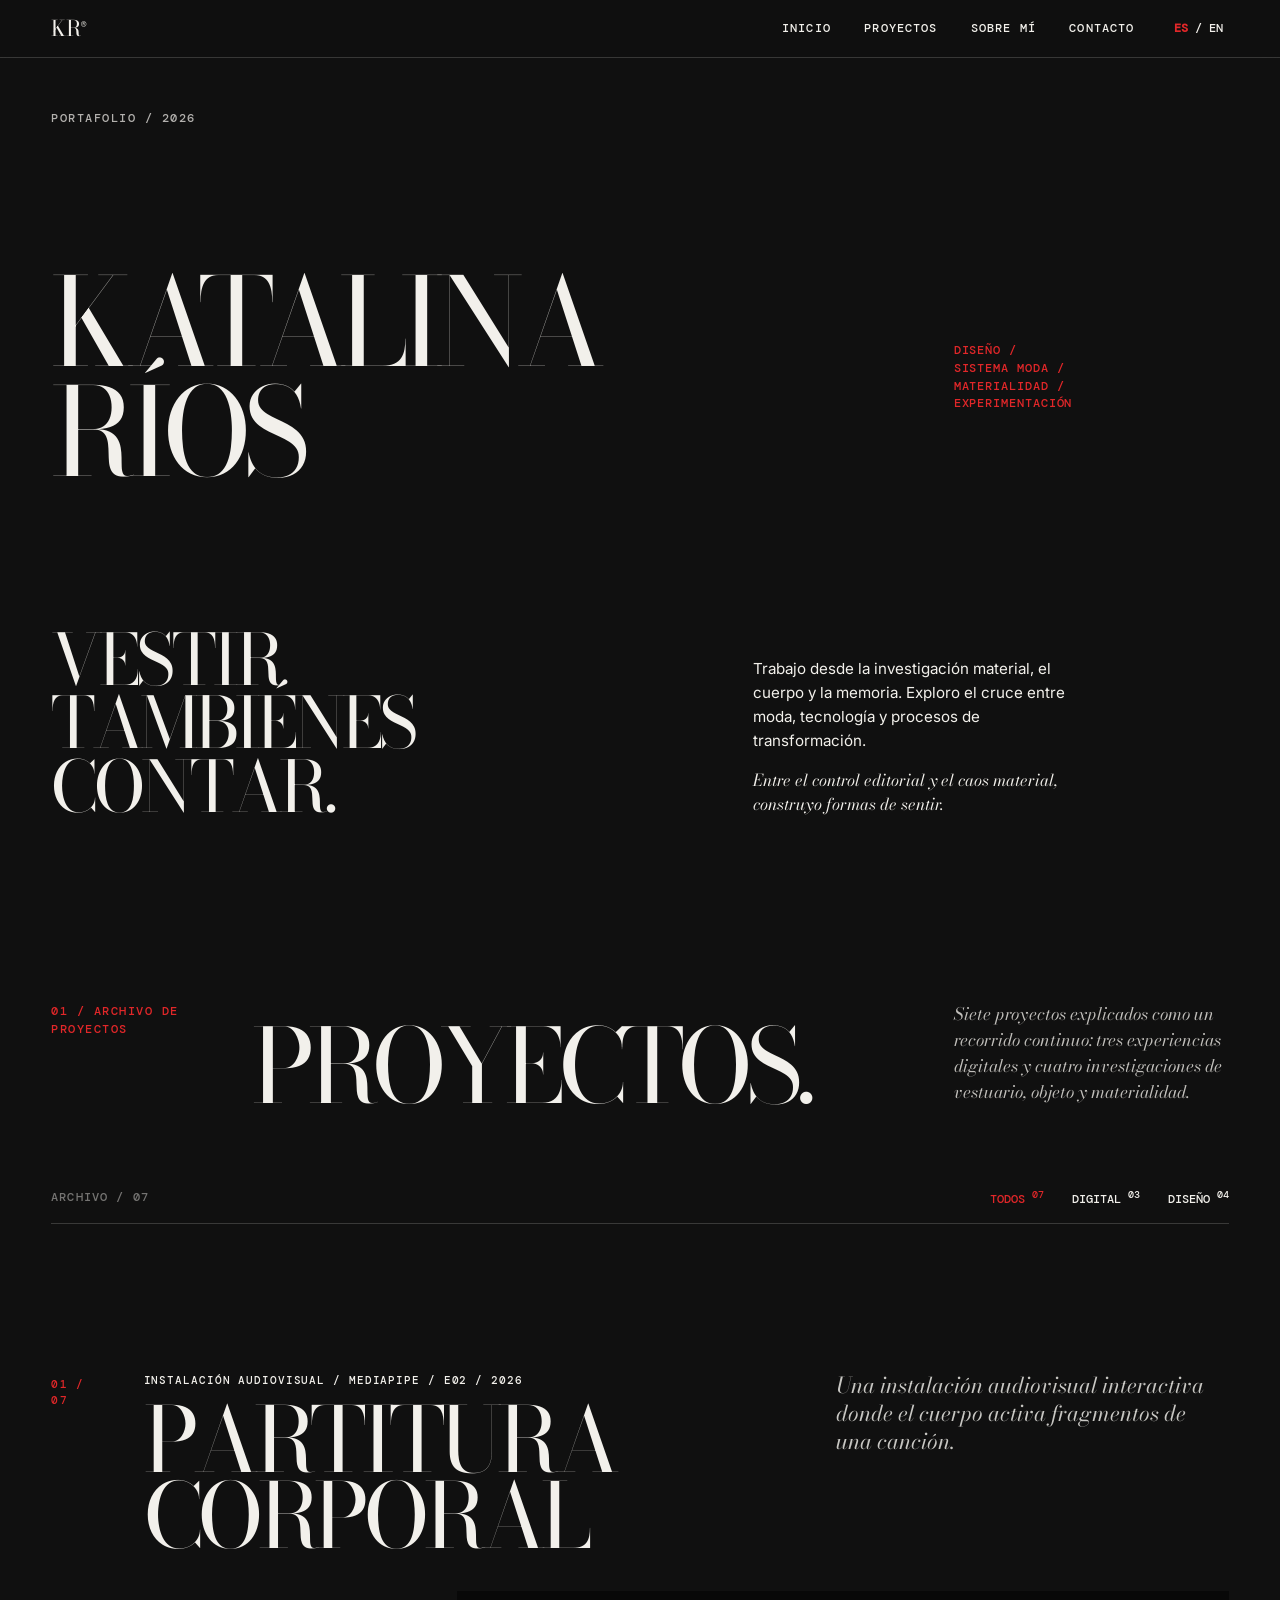
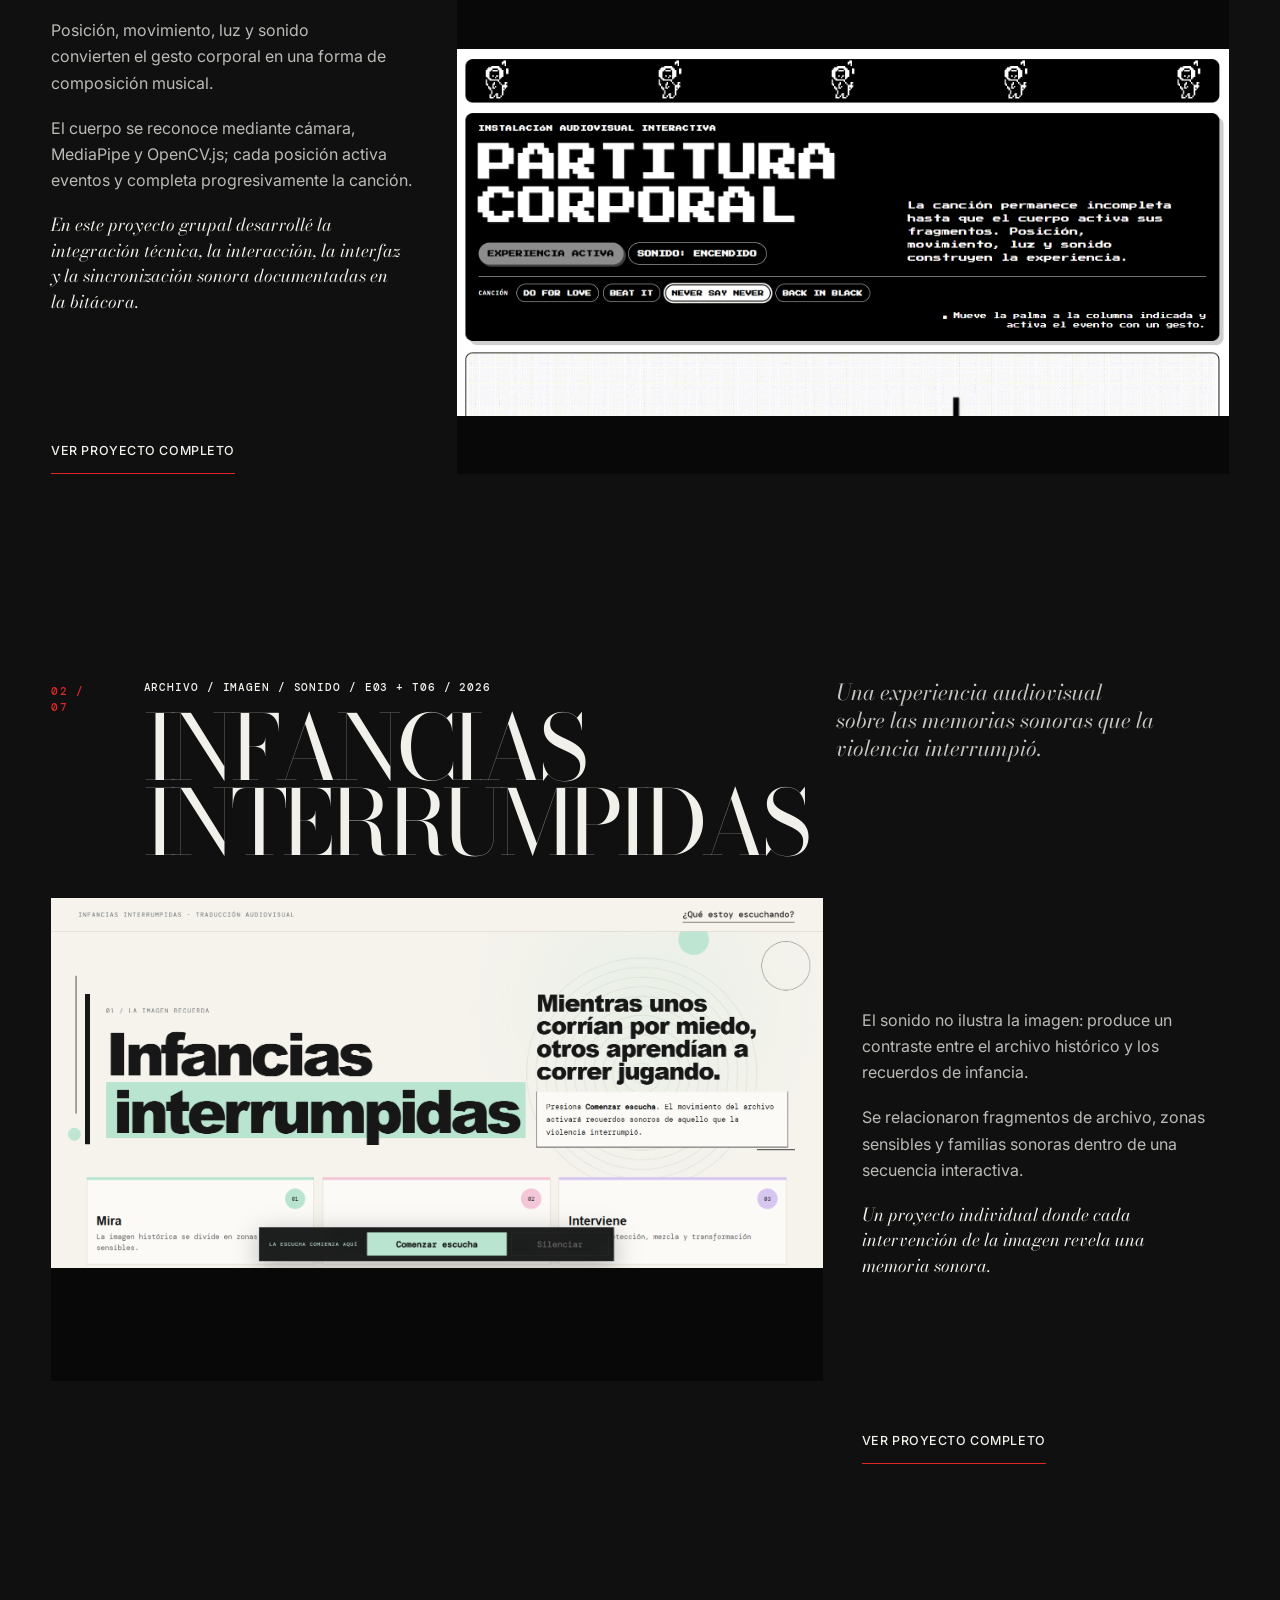
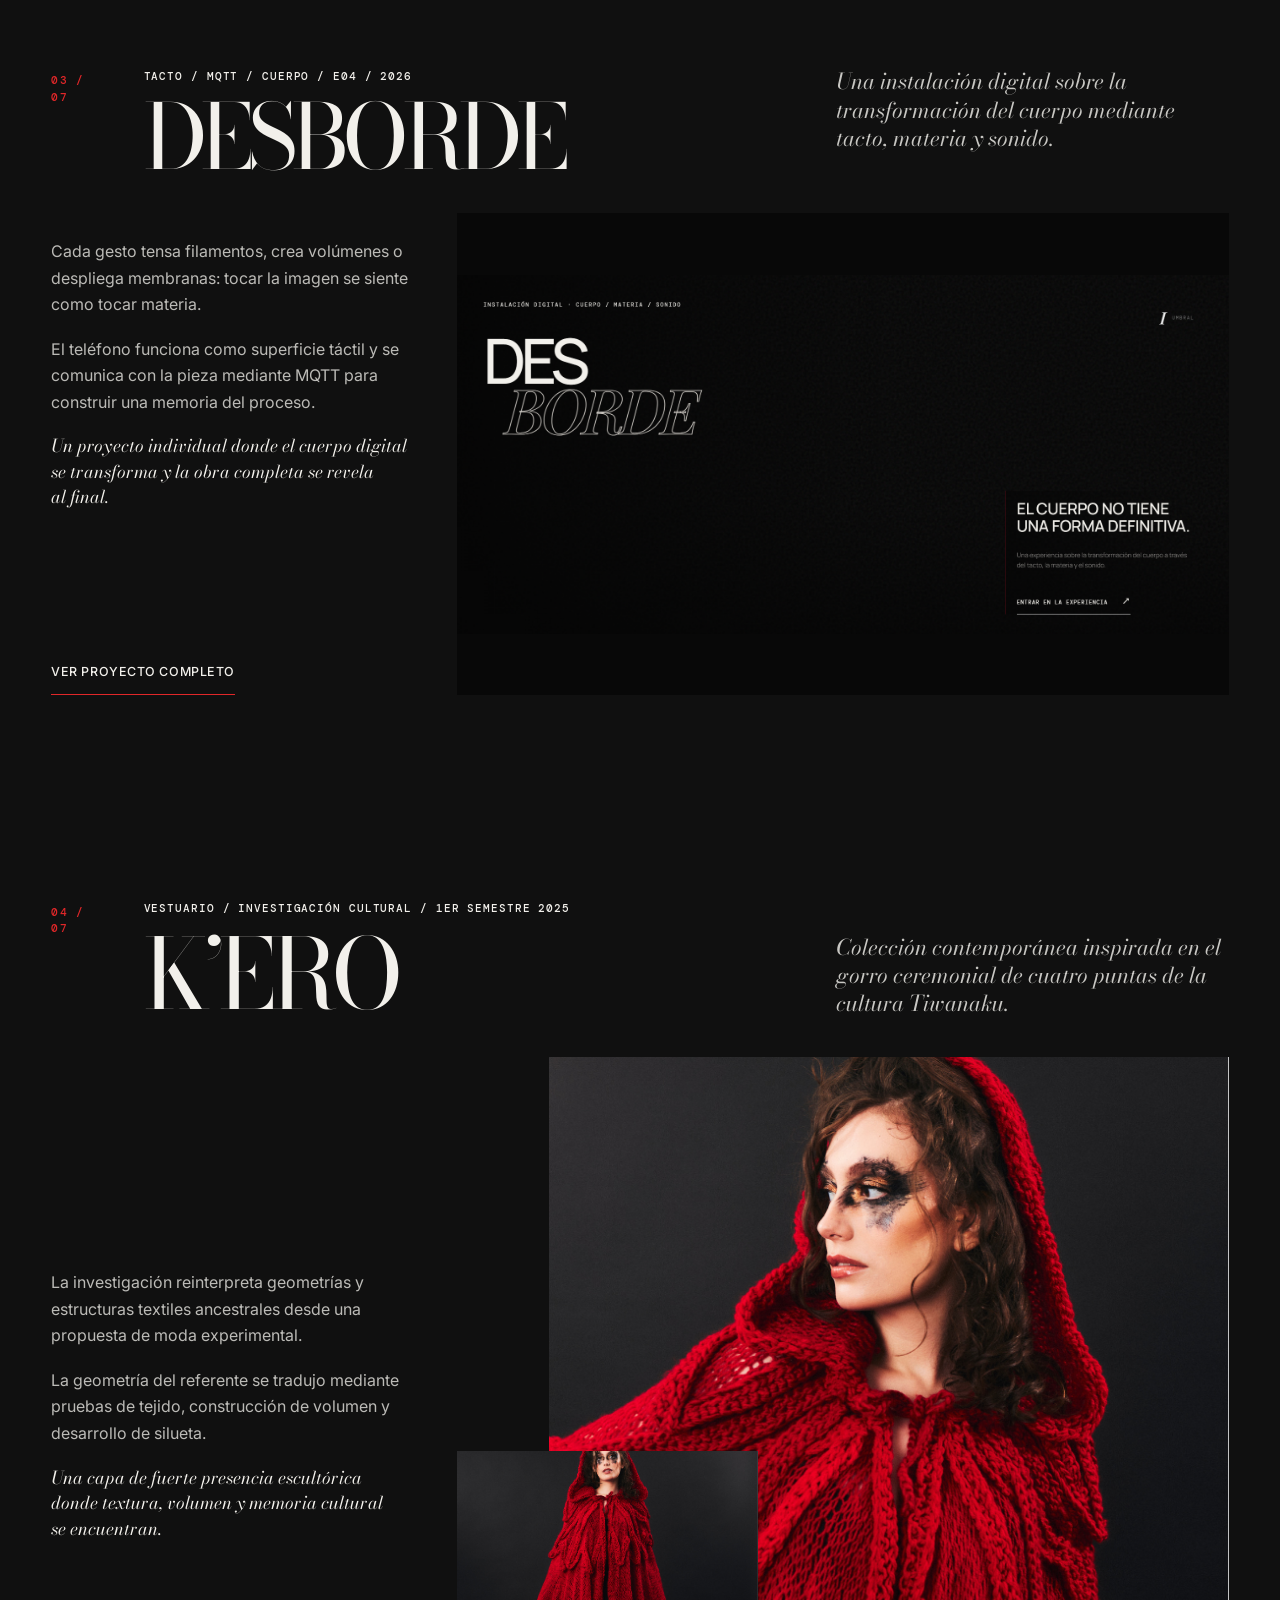
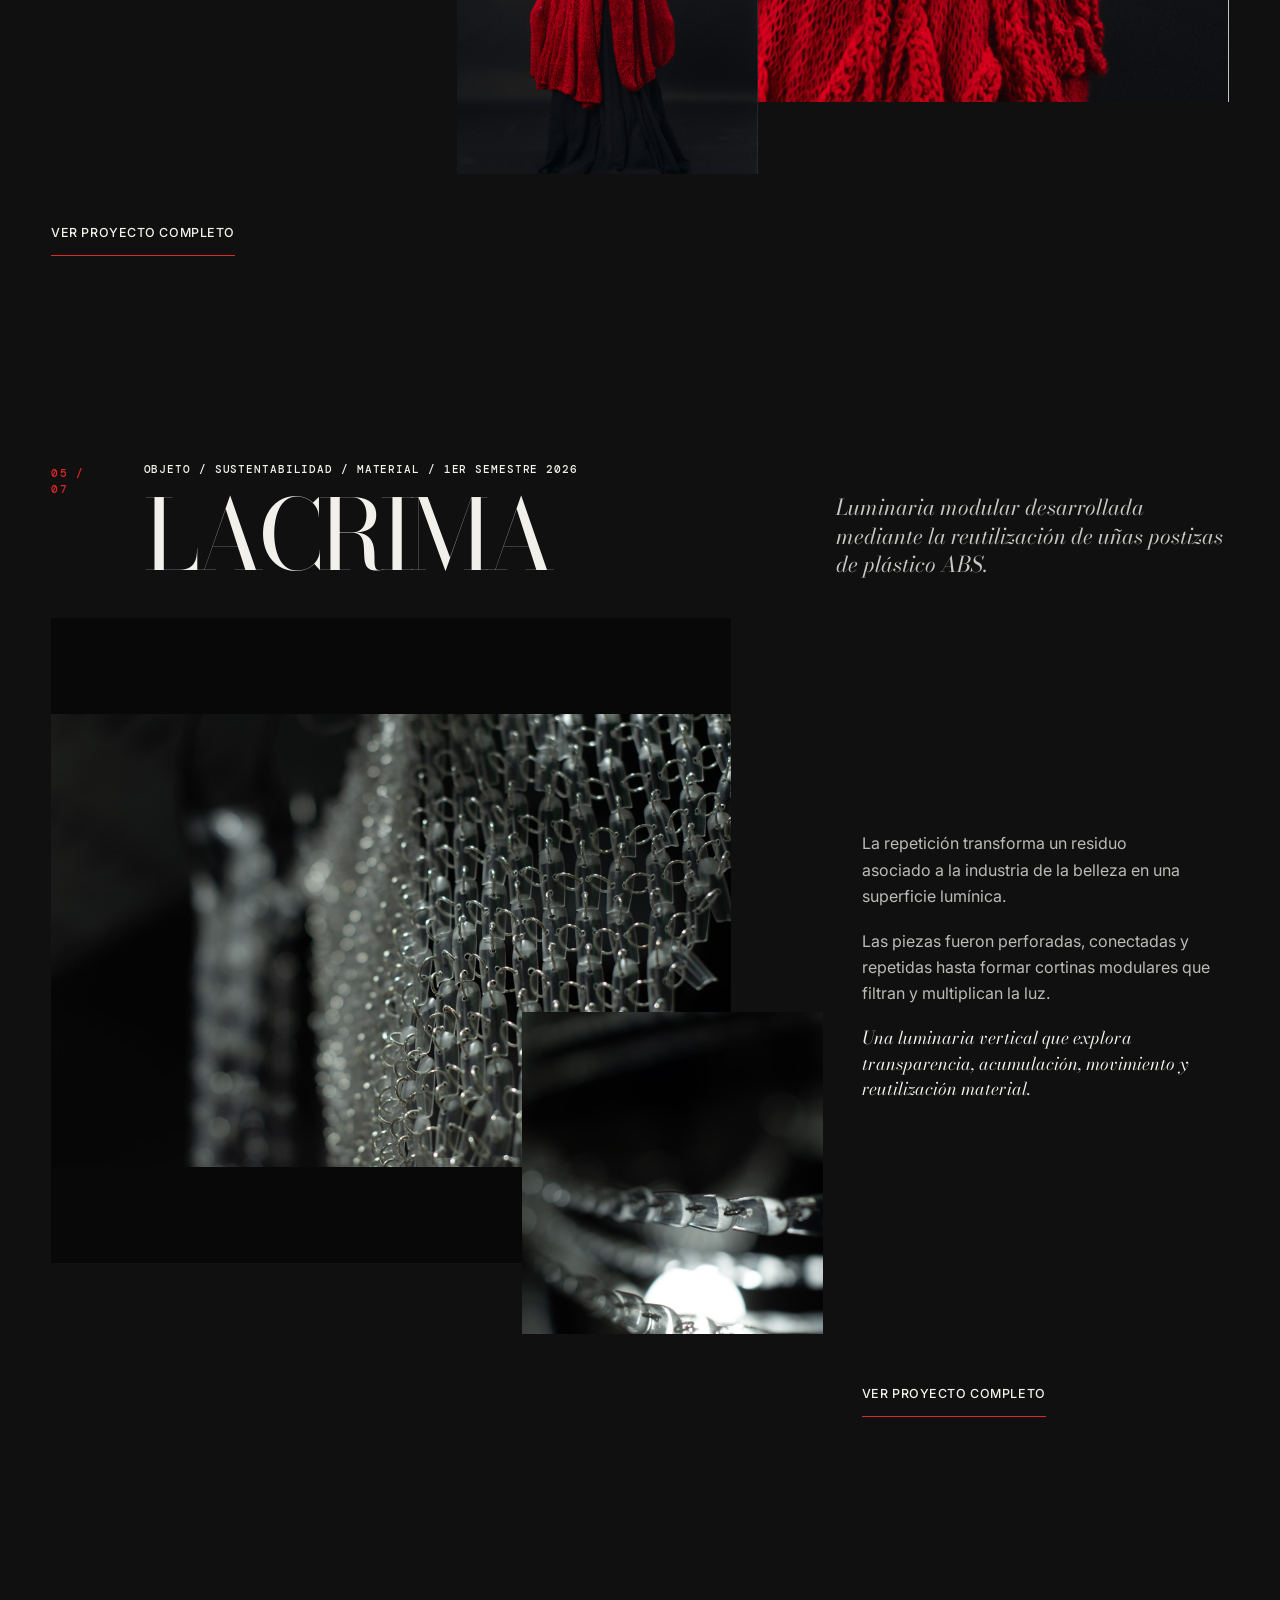
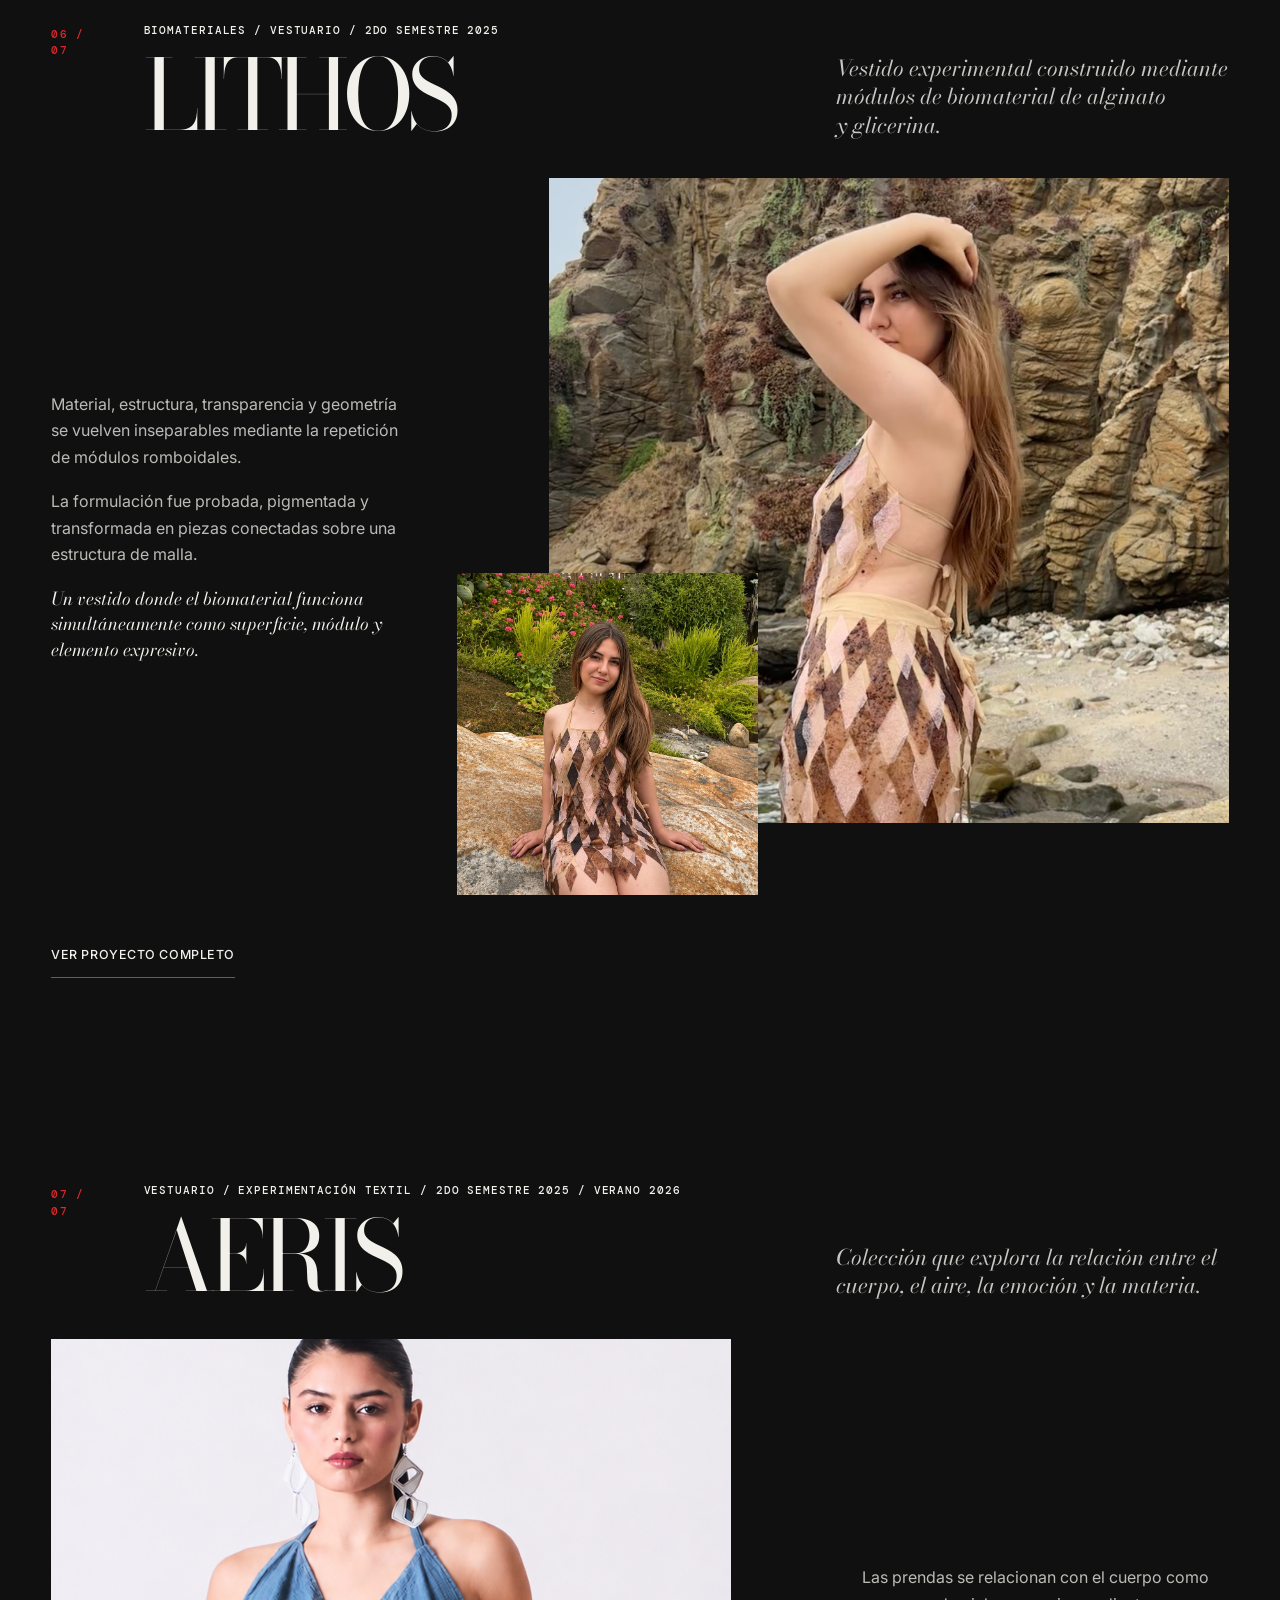
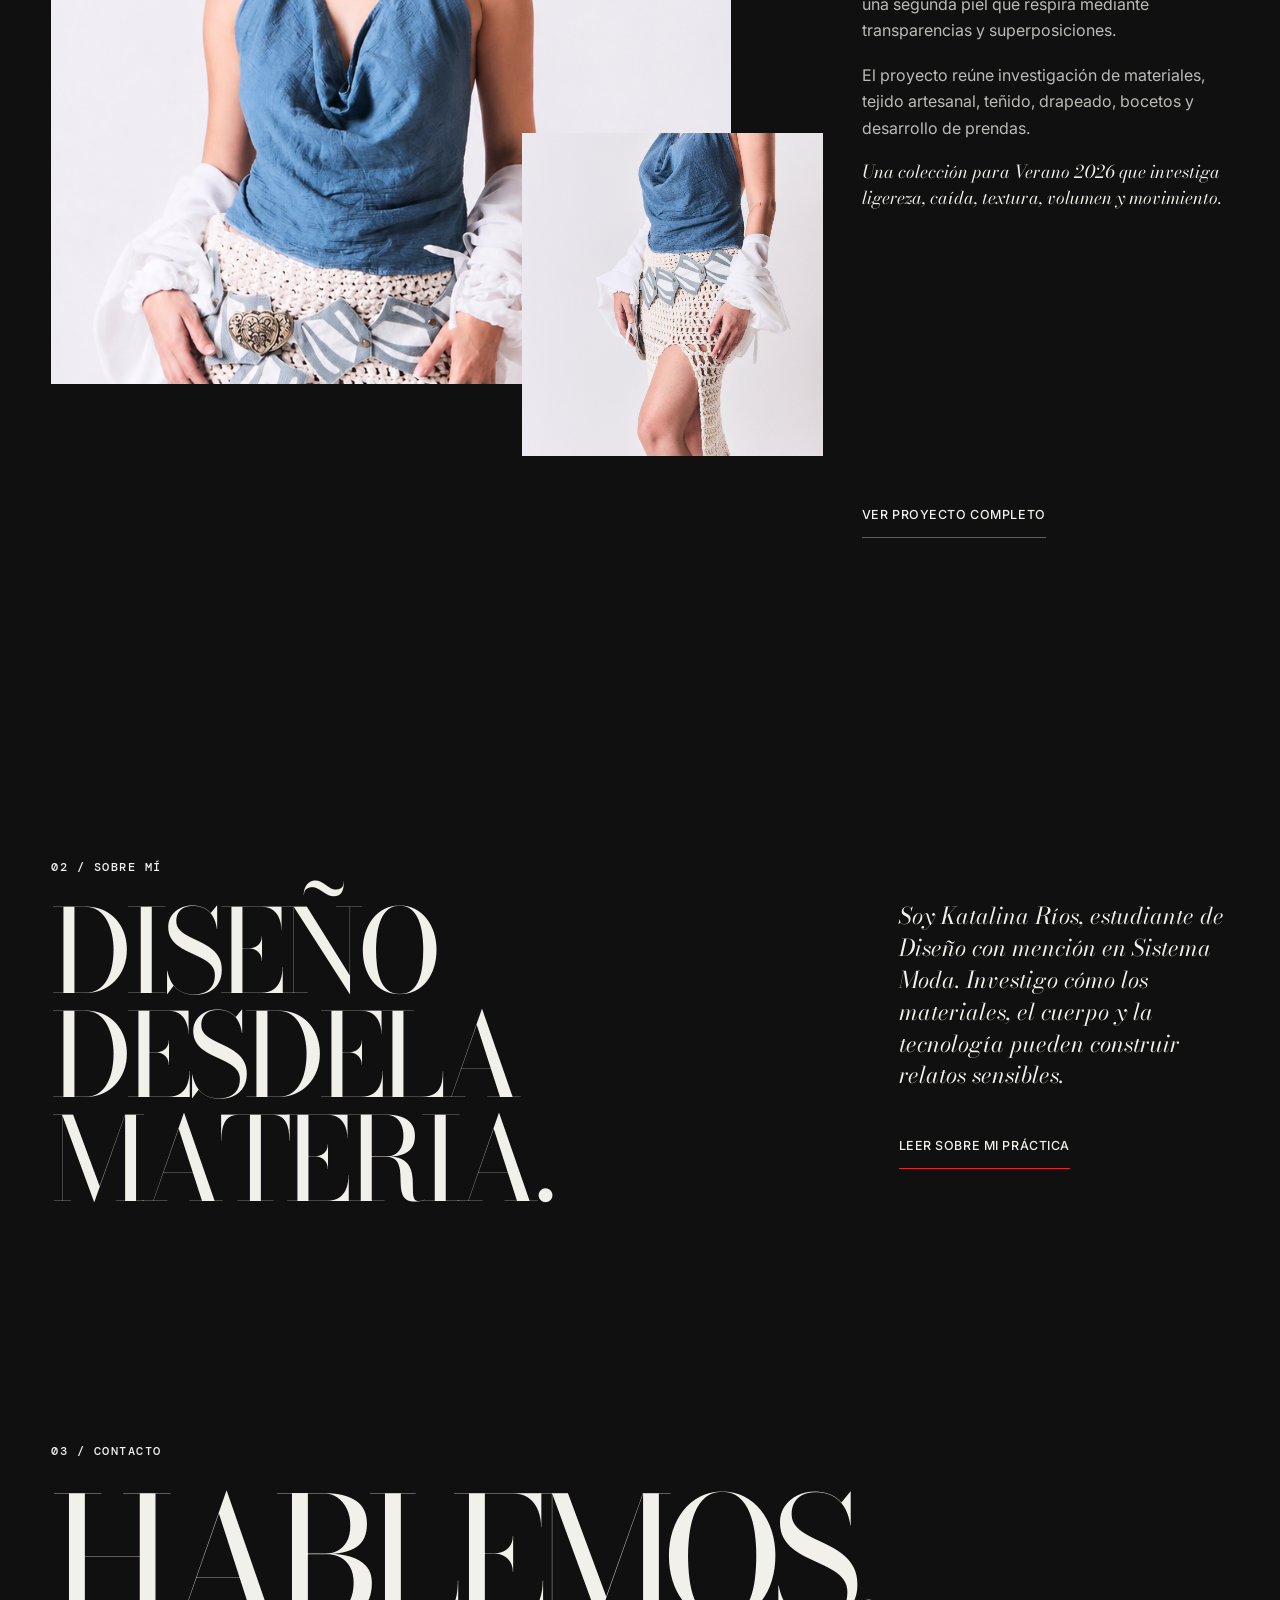
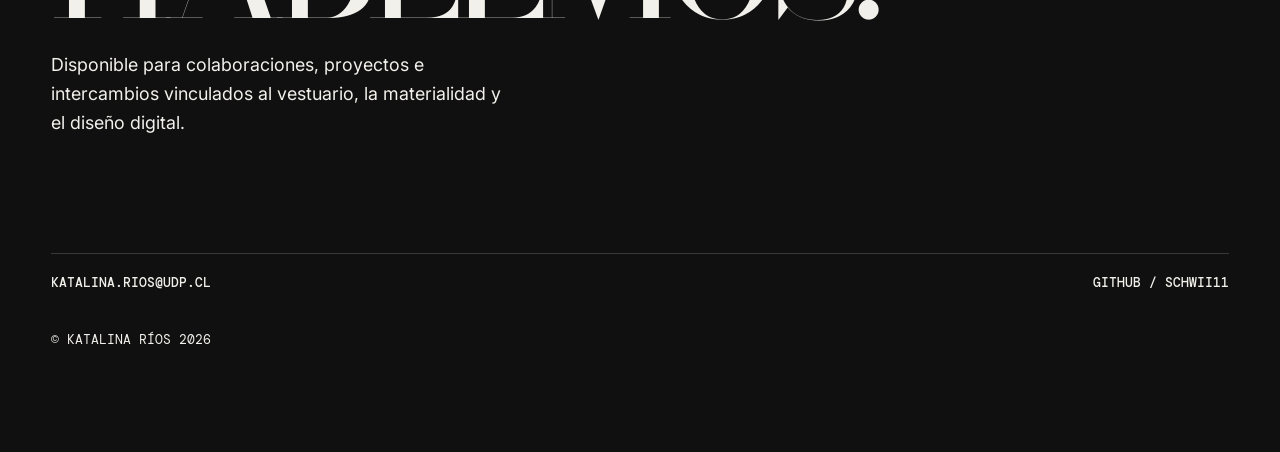
==== index.html @ a09dbc6a "Publicar portafolio de Katalina Rios" ====
<!doctype html>
<html lang="es">
<head>
  <meta charset="UTF-8"><meta name="viewport" content="width=device-width, initial-scale=1">
  <meta name="description" content="Portafolio de Katalina Ríos: diseño de vestuario, investigación material y experiencias digitales.">
  <meta name="theme-color" content="#0b0b0b"><title>Katalina Ríos — Diseño, materia e interacción</title>
  <link rel="preconnect" href="https://fonts.googleapis.com"><link rel="preconnect" href="https://fonts.gstatic.com" crossorigin>
  <link href="https://fonts.googleapis.com/css2?family=Bodoni+Moda:ital,opsz,wght@0,6..96,400;0,6..96,500;1,6..96,400&family=DM+Mono:wght@300;400;500&family=Inter:wght@400;500;600&display=swap" rel="stylesheet"><link rel="stylesheet" href="css/system.css">
</head>
<body>
  <a class="skip-link" href="#main">Saltar al contenido</a><div class="cursor" aria-hidden="true"><span>VER</span></div>
  <header class="site-header"><a class="wordmark" href="#inicio" aria-label="Ir al inicio">KR<span>®</span></a><button class="menu-toggle" type="button" aria-expanded="false" aria-controls="site-menu"><span>MENÚ</span><i></i></button><nav id="site-menu" class="site-menu" aria-label="Navegación principal"><a href="#inicio">INICIO</a><a href="#proyectos">PROYECTOS</a><a href="about.html">SOBRE MÍ</a><a href="#contacto">CONTACTO</a><button class="lang-toggle" type="button" aria-label="Cambiar idioma"><b>ES</b> / <span>EN</span></button></nav></header>
  <main id="main">
    <section id="inicio" class="manifesto manifesto--cover section-red" aria-labelledby="manifesto-title">
      <p class="manifesto__folio eyebrow reveal">PORTAFOLIO / 2026</p>
      <p class="manifesto__name" aria-label="Katalina Ríos">KATALINA<br>RÍOS</p>
      <p class="manifesto__disciplines reveal">DISEÑO /<br>SISTEMA MODA /<br>MATERIALIDAD /<br>EXPERIMENTACIÓN</p>
      <h1 id="manifesto-title" class="reveal">VESTIR TAMBIÉN<br><em>ES CONTAR.</em></h1>
      <div class="manifesto__copy reveal"><p>Trabajo desde la investigación material, el cuerpo y la memoria. Exploro el cruce entre moda, tecnología y procesos de transformación.</p><p>Entre el control editorial y el caos material, construyo formas de sentir.</p></div>
    </section>
    <section id="proyectos" class="work section-light" aria-labelledby="work-title"><header class="section-heading reveal"><p class="eyebrow">01 / ARCHIVO DE PROYECTOS</p><h2 id="work-title">PROYECTOS.</h2><p>Siete proyectos explicados como un recorrido continuo: tres experiencias digitales y cuatro investigaciones de vestuario, objeto y materialidad.</p></header><div class="filters" role="group" aria-label="Filtrar proyectos"><button class="is-active" data-filter="all">TODOS <sup>07</sup></button><button data-filter="digital">DIGITAL <sup>03</sup></button><button data-filter="design">DISEÑO <sup>04</sup></button></div><div id="project-list" class="project-list project-archive" aria-live="polite"></div></section>
    <section class="about-preview section-dark" aria-labelledby="about-preview-title"><div><p class="eyebrow reveal">02 / SOBRE MÍ</p><h2 id="about-preview-title" class="reveal">DISEÑO DESDE<br>LA MATERIA.</h2></div><div class="about-preview__copy reveal"><p>Soy Katalina Ríos, estudiante de Diseño con mención en Sistema Moda. Investigo cómo los materiales, el cuerpo y la tecnología pueden construir relatos sensibles.</p><a class="text-link" href="about.html">LEER SOBRE MI PRÁCTICA</a></div></section>
    <section id="contacto" class="contact section-red" aria-labelledby="contact-title"><p class="eyebrow reveal">03 / CONTACTO</p><h2 id="contact-title" class="reveal">HABLEMOS.</h2><p>Disponible para colaboraciones, proyectos e intercambios vinculados al vestuario, la materialidad y el diseño digital.</p><div class="contact__links"><a href="mailto:katalina.rios@udp.cl">KATALINA.RIOS@UDP.CL</a><a href="https://github.com/schwii11" target="_blank" rel="noreferrer">GITHUB / SCHWII11</a></div><small>© KATALINA RÍOS 2026</small></section>
  </main><script src="js/projects.js"></script><script src="js/app.js"></script>
</body></html>
---- css/system.css ----
:root{
  --black:#101010;
  --paper:#f2f0eb;
  --red:#e12729;
  --line:rgba(242,240,235,.18);
  --display:'Bodoni Moda',Georgia,serif;
  --body:Inter,Arial,sans-serif;
  --mono:'DM Mono',monospace;
  --pad:clamp(20px,4vw,64px);
  --header:58px;
}

*,*::before,*::after{box-sizing:border-box}
html{scroll-behavior:smooth;background:var(--black)}
body{margin:0;background:var(--black);color:var(--paper);font:400 1rem/1.6 var(--body);overflow-x:clip}
img{display:block;max-width:100%}
a{color:inherit;text-decoration:none}
button{color:inherit;font:inherit}
.section-dark,.section-light,.section-red{background:var(--black);color:var(--paper)}
.mono,.eyebrow{font:500 .78rem/1.45 var(--mono);letter-spacing:.12em}
.eyebrow{margin:0 0 24px}
.skip-link{position:fixed;z-index:1000;top:-60px;left:12px;padding:10px 14px;background:var(--paper);color:var(--black)}
.skip-link:focus{top:12px}

.site-header{position:fixed;z-index:50;inset:0 0 auto;height:var(--header);padding:0 var(--pad);display:flex;align-items:center;justify-content:space-between;background:rgba(16,16,16,.92);border-bottom:1px solid var(--line);backdrop-filter:blur(10px)}
.wordmark{font:400 1.35rem/1 var(--display)}
.wordmark span{font:500 .58rem var(--mono);vertical-align:top}
.site-menu{display:flex;align-items:center;gap:clamp(16px,2.6vw,38px);font:500 .72rem var(--mono);letter-spacing:.1em}
.site-menu a{position:relative}
.site-menu a::after{content:'';position:absolute;left:0;right:100%;bottom:-6px;height:1px;background:var(--red);transition:right .25s ease}
.site-menu a:hover::after,.site-menu a.is-current::after{right:0}
.lang-toggle,.menu-toggle{border:0;background:transparent;cursor:pointer}
.lang-toggle b{color:var(--red)}
.menu-toggle{display:none}

.cursor{position:fixed;z-index:99;pointer-events:none;width:54px;height:54px;border-radius:50%;display:grid;place-items:center;background:var(--red);translate:-50% -50%;transform:scale(0);transition:transform .2s;color:#fff;font:500 .5rem var(--mono)}
.cursor.is-active{transform:scale(1)}
.reveal{opacity:0;transform:translateY(22px);transition:opacity .7s cubic-bezier(.16,1,.3,1),transform .7s cubic-bezier(.16,1,.3,1)}
.reveal.is-visible{opacity:1;transform:none}

.chaos-word{display:inline-block;white-space:nowrap}
.chaos-space{display:inline;white-space:normal}
.chaos-letter{display:inline-block;transition:transform .28s cubic-bezier(.16,1,.3,1),color .2s,font-family .2s}
.is-chaotic .chaos-letter{transform:translate(var(--chaos-x),var(--chaos-y)) rotate(var(--chaos-r)) scale(var(--chaos-s));font-family:'Segoe Print','Bradley Hand',cursive;font-weight:700}
.is-chaotic .chaos-letter:nth-child(2n){color:var(--red)}

.manifesto--cover{min-height:100svh;padding:calc(var(--header) + clamp(34px,4vw,66px)) var(--pad) clamp(34px,4vw,60px);display:grid;grid-template-columns:repeat(12,minmax(0,1fr));grid-template-rows:auto minmax(0,1fr) auto auto;column-gap:clamp(16px,2vw,34px);row-gap:clamp(18px,2.4vw,36px);align-items:end}
.manifesto__folio{grid-column:1/5;grid-row:1;align-self:start;margin:0;color:rgba(242,240,235,.72)}
.manifesto__name{grid-column:1/9;grid-row:2;align-self:center;margin:0;max-width:7ch;font:400 clamp(5.4rem,9.2vw,10.8rem)/.76 var(--display);letter-spacing:-.07em}
.manifesto__disciplines{grid-column:10/13;grid-row:2;align-self:center;margin:0;color:var(--red);font:500 clamp(.72rem,.85vw,.9rem)/1.55 var(--mono);letter-spacing:.08em}
.manifesto--cover h1{grid-column:1/8;grid-row:3;margin:0;max-width:9ch;font:400 clamp(3.4rem,5.1vw,6.2rem)/.84 var(--display);letter-spacing:-.055em}
.manifesto--cover h1 em,.about-main h1 em,.about-main h2 em{color:var(--red);font-weight:400}
.manifesto__copy{grid-column:9/13;grid-row:3;align-self:end;max-width:34ch;font:400 clamp(.95rem,1vw,1.08rem)/1.58 var(--body)}
.manifesto__copy p{margin:0}
.manifesto__copy p+p{margin-top:1rem;font:italic 400 1.08em/1.5 var(--display)}

.work{padding:clamp(82px,8vw,120px) var(--pad) clamp(82px,9vw,132px)}
.section-heading{display:grid;grid-template-columns:minmax(100px,.42fr) minmax(0,2fr) minmax(280px,.72fr);gap:clamp(26px,3.4vw,54px);align-items:end;margin-bottom:clamp(54px,6vw,86px)}
.section-heading .eyebrow{align-self:start;color:var(--red)}
.section-heading h2{min-width:0;margin:0;font:400 clamp(5rem,10.5vw,10.8rem)/.8 var(--display);letter-spacing:-.065em}
.section-heading>p:last-child{max-width:33ch;margin:0;padding-bottom:.35rem;font:italic 400 clamp(1.05rem,1.35vw,1.35rem)/1.5 var(--display);color:rgba(242,240,235,.78)}
.filters{display:flex;align-items:center;gap:28px;margin:0 0 clamp(30px,3.5vw,48px);padding:0 0 16px;border-bottom:1px solid var(--line)}
.filters::before{content:'ARCHIVO / 07';margin-right:auto;color:rgba(242,240,235,.45);font:500 .72rem var(--mono);letter-spacing:.1em}
.filters button{border:0;padding:0;background:none;cursor:pointer;font:500 .75rem var(--mono)}
.filters button.is-active{color:var(--red)}
.project-archive{border-top:1px solid var(--line)}
.project-story{--story-progress:0;--story-fragment:0;display:grid;grid-template-columns:minmax(0,1.12fr) minmax(310px,.88fr);grid-template-rows:auto auto auto;gap:clamp(28px,4vw,66px);align-items:start;padding:clamp(66px,7.5vw,112px) 0;border-bottom:1px solid var(--line)}
.project-story:nth-child(even){grid-template-columns:minmax(310px,.88fr) minmax(0,1.12fr)}
.project-story__header{grid-column:1/-1;display:grid;grid-template-columns:64px minmax(0,1.35fr) minmax(260px,.65fr);gap:clamp(18px,3vw,48px);align-items:end}
.project-story__index{align-self:start;margin:4px 0 0;color:var(--red);font-size:.7rem}
.project-row__title{min-width:0}
.project-row__title>p{margin:0 0 14px;font:500 .7rem/1.5 var(--mono);letter-spacing:.08em}
.project-row__title h3{margin:0;max-width:10ch;font:400 clamp(4.2rem,8.2vw,8.4rem)/.8 var(--display);letter-spacing:-.06em}
.project-story__summary{margin:0;max-width:34ch;font:italic 400 clamp(1.2rem,1.7vw,1.7rem)/1.3 var(--display);color:rgba(242,240,235,.82)}
.project-story__visual{grid-column:1;min-width:0}
.project-story:nth-child(even) .project-story__visual{grid-column:2}
.project-story__collage{position:relative;min-height:clamp(520px,61vw,800px)}
.project-story__collage figure{margin:0;overflow:hidden;background:#090909}
.project-story__collage img{width:100%;height:100%;object-fit:cover}
.project-story__primary{position:absolute;inset:0 12% 13% 0;isolation:isolate}
.project-story:nth-child(even) .project-story__primary{inset:0 0 13% 12%}
.project-story__secondary{position:absolute;z-index:4;right:0;bottom:0;width:43%;height:49%;transform:translateY(calc((1 - var(--story-progress))*38px)) rotate(calc((1 - var(--story-progress))*2deg));overflow:hidden}
.project-story:nth-child(even) .project-story__secondary{right:auto;left:0;transform:translateY(calc((1 - var(--story-progress))*38px)) rotate(calc((1 - var(--story-progress))*-2deg))}
.project-story__secondary img{transform:scale(calc(1.06 - var(--story-progress)*.04));filter:grayscale(calc(1 - var(--story-progress)))}
.project-story__experience{position:relative;height:clamp(520px,61vw,780px);padding:16px;background:#070707;overflow:hidden}
.project-story__experience::before{content:'EXPERIENCIA DIGITAL';position:absolute;z-index:2;top:26px;left:26px;padding:7px 9px;background:var(--black);font:500 .65rem var(--mono);letter-spacing:.1em}
.project-story__experience iframe{width:100%;height:100%;border:0;background:#090909}
.project-story__experience>a{position:absolute;z-index:3;right:26px;bottom:26px;padding:11px 13px;background:var(--paper);color:var(--black);font:500 .7rem var(--mono);letter-spacing:.08em}
.project-story__narrative{grid-column:2;align-self:center}
.project-story:nth-child(even) .project-story__narrative{grid-column:1;grid-row:2}
.project-story__narrative section{display:grid;grid-template-columns:92px 1fr;gap:18px;padding:20px 0;border-top:1px solid var(--line)}
.project-story__narrative section:last-child{border-bottom:1px solid var(--line)}
.project-story__narrative span{color:var(--red);font:500 .7rem var(--mono);letter-spacing:.1em}
.project-story__narrative p{max-width:46ch;margin:0;line-height:1.65;color:rgba(242,240,235,.8)}
.project-story__deep-link{grid-column:2;justify-self:start;padding-bottom:7px;border-bottom:1px solid var(--red);font:500 .72rem var(--mono);letter-spacing:.1em}
.project-story:nth-child(even) .project-story__deep-link{grid-column:1}

.about-preview{padding:clamp(80px,8vw,116px) var(--pad) clamp(82px,9vw,126px);display:grid;grid-template-columns:minmax(0,1.4fr) minmax(290px,.6fr);gap:clamp(34px,6vw,94px);align-items:center}
.about-preview h2{margin:0;font:400 clamp(4.6rem,9vw,9.2rem)/.82 var(--display);letter-spacing:-.055em}
.about-preview__copy{max-width:34ch}
.about-preview__copy p{margin:0 0 34px;font:italic 400 clamp(1.25rem,1.8vw,1.8rem)/1.38 var(--display)}
.text-link{display:inline-block;padding-bottom:6px;border-bottom:1px solid var(--red);font:500 .76rem var(--mono);letter-spacing:.1em}
.contact{padding:clamp(84px,9vw,128px) var(--pad) clamp(72px,8vw,112px)}
.contact h2{margin:0;font:400 clamp(5.5rem,13vw,13rem)/.78 var(--display);letter-spacing:-.07em}
.contact>p:not(.eyebrow){max-width:42ch;font-size:1.12rem}
.contact__links{margin-top:clamp(70px,9vw,130px);padding-top:20px;border-top:1px solid var(--line);display:flex;justify-content:space-between;gap:20px;font:500 .82rem var(--mono)}
.contact small{display:block;margin-top:38px;font-family:var(--mono)}

.about-main{padding-top:var(--header);overflow-x:clip}
.about-hero{min-height:clamp(540px,68svh,740px);padding:clamp(48px,5.5vw,78px) var(--pad) clamp(42px,4.5vw,66px);display:grid;grid-template-columns:repeat(12,minmax(0,1fr));grid-template-rows:auto 1fr auto;column-gap:clamp(18px,2.2vw,38px);row-gap:clamp(20px,2.5vw,38px);align-items:center}
.about-hero>.eyebrow{grid-column:1/4;grid-row:1;align-self:start;color:var(--red)}
.about-hero h1{grid-column:1/7;grid-row:2;max-width:6.5ch;margin:0;font:400 clamp(5rem,8.4vw,9rem)/.78 var(--display);letter-spacing:-.065em}
.about-hero__name{grid-column:8/13;grid-row:2;align-self:start;margin:clamp(4px,1vw,16px) 0 0;font:400 clamp(1.5rem,2.1vw,2.25rem)/1.1 var(--display);letter-spacing:.02em}
.about-hero__intro{grid-column:8/13;grid-row:2;align-self:center;max-width:34ch;margin:0;font:italic 400 clamp(1.2rem,1.55vw,1.6rem)/1.4 var(--display)}
.about-portrait-note{grid-column:8/13;grid-row:3;margin:0;color:rgba(242,240,235,.42);font:500 .68rem var(--mono);letter-spacing:.11em}
.about-block{padding:clamp(52px,6vw,84px) var(--pad);display:grid;grid-template-columns:repeat(12,minmax(0,1fr));gap:clamp(20px,2.8vw,44px)}
.about-block>.eyebrow,.about-editorial .eyebrow{color:var(--red)}
.about-block>.eyebrow{grid-column:1/3}
.about-block>div{grid-column:3/13;display:grid;grid-template-columns:repeat(10,minmax(0,1fr));column-gap:clamp(24px,3vw,48px);row-gap:clamp(16px,2vw,28px)}
.about-block h2{grid-column:1/7;max-width:10ch;margin:0;font:400 clamp(4rem,6.2vw,6.6rem)/.84 var(--display);letter-spacing:-.055em}
.about-block div>p{grid-column:7/11;max-width:47ch;margin:0;font-size:1rem}
.about-pullquote{grid-column:7/11!important;max-width:29ch!important;font:italic 400 clamp(1.15rem,1.45vw,1.5rem)/1.4 var(--display)!important}
.about-editorial{padding:clamp(48px,6vw,82px) var(--pad) clamp(58px,7vw,96px);display:grid;grid-template-columns:repeat(12,minmax(0,1fr));column-gap:clamp(20px,3vw,48px);row-gap:clamp(32px,4vw,58px)}
.about-editorial article{min-width:0}
.about-editorial__method{grid-column:1/8;grid-row:1/3}
.about-editorial__method h2{max-width:10ch;margin:0 0 clamp(20px,2.6vw,34px);font:400 clamp(3.8rem,6vw,6.3rem)/.84 var(--display);letter-spacing:-.055em}
.about-editorial__method>p:last-child{max-width:56ch;margin-bottom:0}
.about-editorial__interests{grid-column:9/13;grid-row:1;align-self:end}
.about-editorial__tools{grid-column:8/11;grid-row:2}
.about-editorial__formation{grid-column:11/13;grid-row:2}
.about-editorial__interests>p:last-child,.about-editorial__tools>p:last-child,.about-editorial__formation>p:last-child{margin:0;color:rgba(242,240,235,.82);font:italic 400 clamp(1rem,1.25vw,1.3rem)/1.45 var(--display)}
.about-trajectory{padding-top:clamp(54px,6.5vw,88px);padding-bottom:clamp(64px,7.5vw,102px)}
.about-trajectory>div{align-items:end}
.about-contact{grid-column:7/11;display:flex;flex-direction:column;align-items:flex-start;gap:14px;margin-top:12px;font:.82rem var(--mono)}
.about-contact a{padding-bottom:5px;border-bottom:1px solid var(--red)}

@media(max-width:1359px) and (min-width:801px){
  .manifesto__name{grid-column:1/9;font-size:clamp(5rem,9.5vw,8rem)}
  .manifesto__disciplines{grid-column:10/13}
  .manifesto--cover h1{grid-column:1/8;font-size:clamp(3.5rem,5.5vw,5.1rem)}
  .manifesto__copy{grid-column:8/13;max-width:32ch}
  .section-heading{grid-template-columns:minmax(85px,.4fr) minmax(0,1.6fr)}
  .section-heading>p:last-child{grid-column:2;max-width:38ch}
}

@media(max-width:1050px){
  .project-story,.project-story:nth-child(even){grid-template-columns:minmax(0,1fr) minmax(280px,.75fr)}
  .project-story__header{grid-template-columns:52px 1fr}
  .project-story__summary{grid-column:2}
  .project-story__narrative section{grid-template-columns:1fr;gap:8px}
}

@media(max-width:800px){
  :root{--header:56px;--pad:20px}
  .menu-toggle{display:block}
  .site-menu{display:none;position:fixed;inset:var(--header) 0 auto;padding:28px var(--pad);flex-direction:column;align-items:flex-start;background:var(--black);border-bottom:1px solid var(--line)}
  .menu-open .site-menu{display:flex}
  .cursor{display:none}
  .manifesto--cover{min-height:100svh;padding-top:calc(var(--header) + 28px);grid-template-columns:repeat(4,minmax(0,1fr));grid-template-rows:auto auto auto auto auto;gap:24px 12px;align-content:center}
  .manifesto__folio{grid-column:1/5;grid-row:1}
  .manifesto__name{grid-column:1/5;grid-row:2;align-self:end;max-width:100%;font-size:clamp(3.7rem,16.5vw,5.8rem);letter-spacing:-.075em}
  .manifesto__disciplines{grid-column:3/5;grid-row:3;align-self:start;font-size:.66rem}
  .manifesto--cover h1{grid-column:1/5;grid-row:4;max-width:100%;font-size:clamp(3rem,13vw,4.5rem)}
  .manifesto__copy{grid-column:1/5;grid-row:5;max-width:34ch;margin-top:4px}
  .work{padding-top:70px;padding-bottom:84px}
  .section-heading{grid-template-columns:1fr;gap:20px;margin-bottom:44px}
  .section-heading h2{font-size:clamp(4.2rem,18vw,6.2rem)}
  .section-heading>p:last-child{max-width:32ch}
  .filters{gap:18px;flex-wrap:wrap}.filters::before{width:100%;margin-bottom:8px}
  .project-story,.project-story:nth-child(even){display:flex;flex-direction:column;gap:26px;padding:58px 0}
  .project-story__header{width:100%;grid-template-columns:32px 1fr;gap:14px}
  .project-story__summary{font-size:1.2rem}
  .project-row__title h3{font-size:clamp(3.4rem,16vw,5.2rem)}
  .project-story__visual,.project-story__narrative,.project-story__deep-link{width:100%}
  .project-story__collage{min-height:560px;height:126vw}
  .project-story__primary{inset:0 7% 12% 0}.project-story:nth-child(even) .project-story__primary{inset:0 0 12% 7%}
  .project-story__secondary{width:48%;height:42%}
  .project-story__experience{height:74svh;min-height:500px;padding:10px}
  .project-story__narrative section{grid-template-columns:80px 1fr;gap:12px}
  .about-preview{grid-template-columns:1fr;gap:36px;padding-top:68px;padding-bottom:74px}
  .about-preview h2{font-size:clamp(3.5rem,15vw,5.5rem)}
  .contact{padding-top:72px;padding-bottom:66px}.contact h2{font-size:clamp(4.5rem,19vw,7rem)}
  .contact__links{margin-top:62px;flex-direction:column}
  .about-hero{min-height:auto;padding-top:54px;padding-bottom:50px;display:grid;grid-template-columns:1fr;grid-template-rows:auto auto auto auto auto;gap:20px}
  .about-hero>.eyebrow,.about-hero h1,.about-hero__name,.about-hero__intro,.about-portrait-note{grid-column:1}
  .about-hero>.eyebrow{grid-row:1}.about-hero h1{grid-row:2;max-width:100%;font-size:clamp(4rem,18vw,6rem)}
  .about-hero__name{grid-row:3;margin:0}.about-hero__intro{grid-row:4;max-width:32ch}.about-portrait-note{grid-row:5}
  .about-block{grid-template-columns:1fr;padding-top:50px;padding-bottom:56px;gap:20px}
  .about-block>.eyebrow,.about-block>div{grid-column:1}.about-block>div{display:block}.about-block h2{font-size:clamp(3.45rem,14vw,5.2rem);margin-bottom:24px}
  .about-pullquote{margin:26px 0 0!important}
  .about-editorial{display:block;padding-top:44px;padding-bottom:54px}
  .about-editorial article{margin:0 0 42px}.about-editorial article:last-child{margin-bottom:0}
  .about-editorial__interests,.about-editorial__tools,.about-editorial__formation{margin-left:7vw}
  .about-trajectory>div{display:block}.about-contact{margin-top:30px}
}

/* Dirección editorial 2026: una retícula común, composiciones distintas. */
.text-link,.project-story__deep-link,.project-story__digital>a,.about-contact a{
  min-height:44px;display:inline-flex;align-items:center;padding:0;border:0;border-bottom:1px solid var(--red);
  font:500 .78rem/1.2 var(--body);letter-spacing:.045em
}

/* WORK: las interfaces se leen completas y los proyectos físicos conservan su encuadre. */
.project-archive{border:0}
.project-story,.project-story:nth-child(even){
  grid-template-columns:repeat(12,minmax(0,1fr));gap:clamp(24px,3vw,48px);
  padding:clamp(74px,8vw,122px) 0;border:0
}
.project-story__header{grid-column:1/13;grid-template-columns:52px minmax(0,7fr) minmax(260px,4fr)}
.project-story__visual{grid-column:1/9!important;grid-row:2}.project-story:nth-child(even) .project-story__visual{grid-column:5/13!important}
.project-story__narrative{grid-column:9/13!important;grid-row:2;align-self:center}.project-story:nth-child(even) .project-story__narrative{grid-column:1/5!important}
.project-story__deep-link{grid-column:9/13!important;grid-row:3}.project-story:nth-child(even) .project-story__deep-link{grid-column:1/5!important}
.project-story__narrative p{margin:0 0 1.15em;max-width:42ch;color:rgba(242,240,235,.76);line-height:1.62}
.project-story__outcome{font:italic 400 clamp(1.1rem,1.3vw,1.35rem)/1.45 var(--display);color:var(--paper)!important}
.project-story__collage{min-height:clamp(520px,54vw,790px)}
.project-story__primary,.project-story:nth-child(even) .project-story__primary{inset:0 14% 11% 0}.project-story:nth-child(even) .project-story__primary{inset:0 0 11% 14%}
.project-story__secondary{width:42%;height:46%;transform:none!important}.project-story__secondary img{filter:none;transform:none}

.project-story--digital{grid-template-rows:auto auto auto}
.project-story--digital .project-story__header{align-items:start}
.project-story--digital .project-row__title h3{max-width:12ch;font-size:clamp(4rem,7vw,7.5rem);line-height:.84}
.project-story--digital .project-story__visual{grid-column:5/13!important;grid-row:2/4}
.project-story--digital:nth-of-type(even) .project-story__visual{grid-column:1/9!important}
.project-story--digital .project-story__narrative{grid-column:1/5!important;grid-row:2;align-self:start;padding-top:clamp(12px,2vw,32px)}
.project-story--digital:nth-of-type(even) .project-story__narrative{grid-column:9/13!important}
.project-story--digital .project-story__deep-link{grid-column:1/5!important;grid-row:3;align-self:end}
.project-story--digital:nth-of-type(even) .project-story__deep-link{grid-column:9/13!important}
.project-story--digital .project-story__collage{min-height:0;aspect-ratio:16/10;background:#080808}
.project-story--digital .project-story__primary{position:absolute;inset:0!important;background:#080808}
.project-story--digital .project-story__primary img{object-fit:contain;object-position:center}
.project-story[data-project="escuchar-la-imagen"] .project-story__primary img{object-position:center top}
.project-story[data-project="tocar-la-imagen"] .project-story__primary img{object-position:center}
.project-story[data-project="kero"] .project-story__primary img{object-position:center 24%}
.project-story[data-project="lacrima"] .project-story__primary img{object-fit:contain;object-position:center;background:#080808}
.project-story[data-project="lithos"] .project-story__primary img{object-position:center 45%}
.project-story[data-project="aeris"] .project-story__primary img{object-position:center 18%}

/* ABOUT: doble página compacta con una imagen real de la práctica. */
.about-opening,.about-focus,.about-method,.about-closing{padding-left:var(--pad);padding-right:var(--pad);display:grid;grid-template-columns:repeat(12,minmax(0,1fr));column-gap:clamp(18px,2.6vw,44px)}
.about-opening{min-height:calc(100svh - var(--header));padding-top:clamp(42px,5vw,72px);padding-bottom:clamp(48px,5vw,76px);grid-template-rows:auto 1fr auto;align-items:center}
.about-opening>.eyebrow{grid-column:1/4;grid-row:1;color:var(--red)}
.about-opening__image{grid-column:1/7;grid-row:2/4;align-self:stretch;min-height:clamp(430px,60svh,680px);margin:0;overflow:hidden}
.about-opening__image img{width:100%;height:100%;object-fit:cover;object-position:center 48%}
.about-opening h1{z-index:2;grid-column:6/11;grid-row:2;align-self:start;margin:clamp(24px,5vw,70px) 0 0;font:400 clamp(5rem,9vw,10rem)/.77 var(--display);letter-spacing:-.065em}
.about-opening h1 em,.about-focus h2 em,.about-method h2 em,.about-closing h2 em{color:var(--red);font-weight:400}
.about-opening__intro{grid-column:10/13;grid-row:2;align-self:end;max-width:34ch;margin-bottom:clamp(30px,6vw,84px)}
.about-opening__intro>p:last-child{font:italic 400 clamp(1.05rem,1.3vw,1.3rem)/1.48 var(--display)}
.about-opening__name{margin:0 0 20px;font:400 clamp(1.5rem,2vw,2.2rem)/1 var(--display)}
.about-opening__caption{grid-column:7/12;grid-row:3;margin:0;color:rgba(242,240,235,.55);font:500 .7rem var(--body);letter-spacing:.08em}
.about-focus{padding-top:clamp(70px,8vw,116px);padding-bottom:clamp(70px,8vw,116px);align-items:end}
.about-focus__statement{grid-column:1/8}.about-focus__statement h2{margin:0;font:400 clamp(4.8rem,8vw,8.7rem)/.8 var(--display);letter-spacing:-.06em}
.about-focus__copy{grid-column:8/11;max-width:42ch}.about-focus__copy>p{margin:0 0 1.4em}.about-focus__copy .about-pullquote{margin-top:2em!important}
.about-focus__interests{grid-column:11/13}.about-focus__interests>p:last-child{font:500 .8rem/1.8 var(--body);letter-spacing:.06em}
.about-method{padding-top:clamp(58px,7vw,96px);padding-bottom:clamp(68px,8vw,108px);align-items:start}
.about-method>.eyebrow{grid-column:1/3;color:var(--red)}
.about-method h2{grid-column:3/9;margin:0;font:400 clamp(4rem,6.5vw,7rem)/.82 var(--display);letter-spacing:-.055em}
.about-method__copy{grid-column:9/13;max-width:46ch;margin:0;font:italic 400 clamp(1.1rem,1.4vw,1.45rem)/1.5 var(--display)}
.about-method__tools{grid-column:4/9;margin-top:clamp(36px,5vw,72px)}.about-method__formation{grid-column:10/13;margin-top:clamp(36px,5vw,72px)}
.about-method__tools .eyebrow,.about-method__formation .eyebrow{color:var(--red)}
.about-closing{padding-top:clamp(64px,8vw,112px);padding-bottom:clamp(72px,9vw,124px);align-items:end}
.about-closing>.eyebrow{grid-column:1/4;color:var(--red)}
.about-closing h2{grid-column:1/8;margin:0;font:400 clamp(4.5rem,7.4vw,8rem)/.8 var(--display);letter-spacing:-.06em}
.about-closing>p:not(.eyebrow){grid-column:8/13;max-width:48ch;margin:0 0 34px}
.about-closing .about-contact{grid-column:8/13;margin:0}

@media(max-width:1050px){
  .project-story--digital .project-story__visual,.project-story--digital:nth-of-type(even) .project-story__visual{grid-column:4/13!important}
  .project-story--digital .project-story__narrative,.project-story--digital:nth-of-type(even) .project-story__narrative{grid-column:1/4!important}
  .project-story--digital .project-story__deep-link,.project-story--digital:nth-of-type(even) .project-story__deep-link{grid-column:1/4!important}
  .about-opening{grid-template-columns:repeat(8,minmax(0,1fr))}.about-opening>.eyebrow{grid-column:1/3}.about-opening__image{grid-column:1/5}.about-opening h1{grid-column:4/8}.about-opening__intro{grid-column:6/9}.about-opening__caption{grid-column:5/9}
  .about-focus,.about-method,.about-closing{grid-template-columns:repeat(8,minmax(0,1fr))}
  .about-focus__statement{grid-column:1/6}.about-focus__copy{grid-column:6/9}.about-focus__interests{grid-column:2/5;margin-top:40px}
  .about-method>.eyebrow{grid-column:1/3}.about-method h2{grid-column:3/7}.about-method__copy{grid-column:6/9}.about-method__tools{grid-column:3/7}.about-method__formation{grid-column:7/9}
  .about-closing>.eyebrow{grid-column:1/3}.about-closing h2{grid-column:1/6}.about-closing>p:not(.eyebrow),.about-closing .about-contact{grid-column:6/9}
}

@media(max-width:800px){
  .project-story,.project-story:nth-child(even){display:flex;gap:24px;padding:62px 0}
  .project-story__visual,.project-story:nth-child(even) .project-story__visual,.project-story--digital .project-story__visual{order:2;width:100%}
  .project-story__header{order:1}.project-story__narrative{order:3}.project-story__deep-link{order:4}
  .project-story--digital .project-story__collage{height:auto;min-height:0;aspect-ratio:16/10}
  .about-opening,.about-focus,.about-method,.about-closing{display:grid;grid-template-columns:repeat(4,minmax(0,1fr));gap:22px 14px}
  .about-opening{padding-top:36px;grid-template-rows:auto auto auto auto auto}.about-opening>.eyebrow{grid-column:1/5;grid-row:1}.about-opening h1{grid-column:1/5;grid-row:2;margin:0;font-size:clamp(4.4rem,20vw,7rem)}
  .about-opening__image{grid-column:1/4;grid-row:3;min-height:58svh}.about-opening__intro{grid-column:2/5;grid-row:4;margin:-54px 0 0;padding:22px;background:var(--black);z-index:2}.about-opening__caption{grid-column:1/5;grid-row:5}
  .about-focus__statement{grid-column:1/5}.about-focus__statement h2{font-size:clamp(3.7rem,16vw,5.8rem)}.about-focus__copy{grid-column:1/5}.about-focus__interests{grid-column:2/5;margin-top:10px}
  .about-method>.eyebrow,.about-method h2,.about-method__copy{grid-column:1/5}.about-method h2{font-size:clamp(3.5rem,15vw,5.4rem)}.about-method__tools{grid-column:1/4;margin-top:20px}.about-method__formation{grid-column:2/5;margin-top:10px}
  .about-closing>.eyebrow,.about-closing h2,.about-closing>p:not(.eyebrow),.about-closing .about-contact{grid-column:1/5}.about-closing h2{font-size:clamp(3.7rem,16vw,5.8rem)}
}

@media(prefers-reduced-motion:reduce){
  *{scroll-behavior:auto!important;animation:none!important;transition:none!important}
  .reveal{opacity:1;transform:none}
  .project-story__secondary,.project-story__secondary img{transform:none}
}

/* WORK — recorrido editorial continuo, sin tarjetas ni fragmentación artificial. */
.section-heading{grid-template-columns:repeat(12,minmax(0,1fr));gap:clamp(18px,2vw,34px);align-items:end}
.section-heading .eyebrow{grid-column:1/3;align-self:start}
.section-heading h2{grid-column:3/10;min-width:0;font-size:clamp(4.8rem,8vw,9rem);line-height:.8}
.section-heading>p:last-child{grid-column:10/13;max-width:28ch;padding:0 0 .35rem}
.project-archive{border:0}
.project-story,.project-story:nth-child(even){display:grid;grid-template-columns:repeat(12,minmax(0,1fr));grid-template-rows:auto auto auto;gap:clamp(24px,3vw,48px);padding:clamp(72px,8vw,118px) 0;border:0;align-items:start}
.project-story__header{grid-column:1/13;display:grid;grid-template-columns:54px minmax(0,1.25fr) minmax(260px,.75fr);gap:clamp(20px,3vw,48px);align-items:end}
.project-story__index{color:var(--red)}
.project-row__title h3{max-width:11ch;font-size:clamp(4rem,7.6vw,8rem)}
.project-story__summary{max-width:35ch}
.project-story__visual,.project-story:nth-child(even) .project-story__visual{grid-column:1/9;grid-row:2;min-width:0}
.project-story:nth-child(even) .project-story__visual{grid-column:5/13}
.project-story__collage{position:relative;min-height:clamp(500px,56vw,780px)}
.project-story__collage figure{margin:0;overflow:hidden;background:#090909}
.project-story__collage img{display:block;width:100%;height:100%;object-fit:cover}
.project-story__primary,.project-story:nth-child(even) .project-story__primary{position:absolute;inset:0 12% 10% 0}
.project-story:nth-child(even) .project-story__primary{inset:0 0 10% 12%}
.project-story__secondary,.project-story:nth-child(even) .project-story__secondary{position:absolute;z-index:2;right:0;bottom:0;width:39%;height:45%;transform:none}
.project-story:nth-child(even) .project-story__secondary{right:auto;left:0;transform:none}
.project-story__narrative,.project-story:nth-child(even) .project-story__narrative{grid-column:9/13;grid-row:2;align-self:center;max-width:42ch}
.project-story:nth-child(even) .project-story__narrative{grid-column:1/5}
.project-story__narrative p{margin:0 0 1.15em;color:rgba(242,240,235,.76);line-height:1.65}
.project-story__narrative .project-story__outcome{font:italic 400 clamp(1.1rem,1.35vw,1.4rem)/1.45 var(--display);color:var(--paper)}
.project-story__deep-link,.project-story:nth-child(even) .project-story__deep-link{grid-column:9/13;grid-row:3;justify-self:start}
.project-story:nth-child(even) .project-story__deep-link{grid-column:1/5}
.project-story__digital{min-height:clamp(500px,56vw,760px);padding:clamp(28px,4vw,58px);display:grid;grid-template-rows:1fr auto auto;align-items:end;background:#080808;border:1px solid var(--line);overflow:hidden}
.project-story__digital>p{align-self:center;max-width:8ch;margin:0;color:rgba(242,240,235,.13);font:400 clamp(4rem,9vw,9rem)/.78 var(--display);letter-spacing:-.06em}
.project-story__digital>span{color:var(--red);font:500 .7rem var(--mono);letter-spacing:.1em}
.project-story__digital>a{justify-self:end;margin-top:18px;padding-bottom:5px;border-bottom:1px solid var(--red);font:500 .7rem var(--mono);letter-spacing:.08em}

@media(max-width:800px){
  .section-heading{display:block}.section-heading .eyebrow{margin-bottom:20px}.section-heading h2{font-size:clamp(4.2rem,18vw,6.2rem);margin-bottom:24px}.section-heading>p:last-child{max-width:32ch}
  .project-story,.project-story:nth-child(even){display:flex;flex-direction:column;gap:26px;padding:62px 0}
  .project-story__header{width:100%;grid-template-columns:32px 1fr;gap:14px}.project-story__summary{grid-column:2}
  .project-story__visual,.project-story__narrative,.project-story__deep-link{width:100%}
  .project-story__collage{height:122vw;min-height:500px}.project-story__primary{inset:0 7% 11% 0!important}.project-story__secondary{width:46%;height:42%}
  .project-story__digital{min-height:66svh}.project-story__digital>p{font-size:clamp(3.8rem,18vw,6.5rem)}
  .project-story__narrative{max-width:35ch}
}

/* Ritmo tipográfico seguro para titulares y textos de varias líneas. */
.manifesto__name{max-width:8ch;line-height:.9;text-wrap:balance}
.manifesto--cover h1,
.section-heading h2,
.project-row__title h3,
.about-preview h2,
.contact h2,
.about-main h1,
.about-main h2{
  line-height:.9;
  overflow-wrap:normal;
  word-break:normal;
  text-wrap:balance;
}
.manifesto__copy p,
.section-heading>p:last-child,
.project-story__summary,
.project-story__narrative p,
.about-preview__copy p,
.contact>p:not(.eyebrow),
.about-main p{text-wrap:pretty}

@media(max-width:800px){
  .manifesto__name{line-height:.92;max-width:100%}
  .manifesto--cover h1,
  .section-heading h2,
  .project-row__title h3,
  .about-preview h2,
  .contact h2,
  .about-main h1,
  .about-main h2{line-height:.94}
}
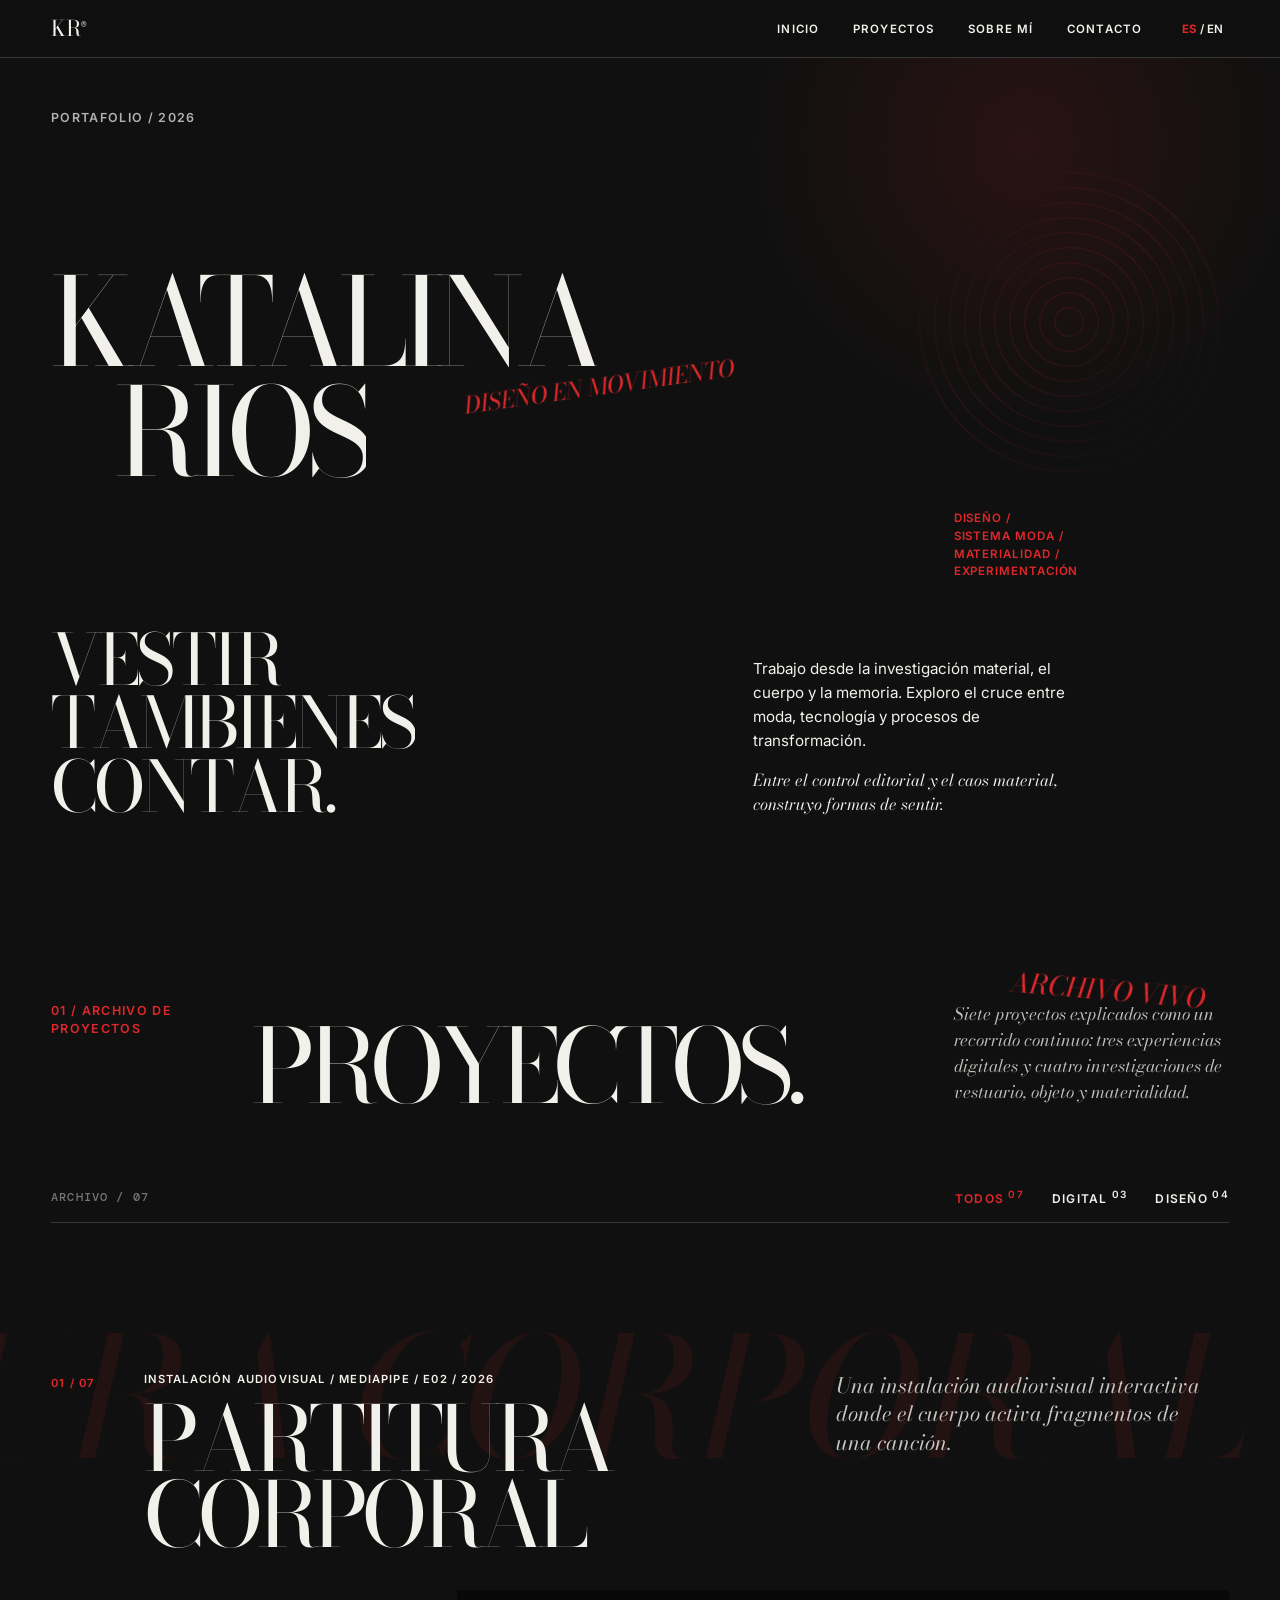
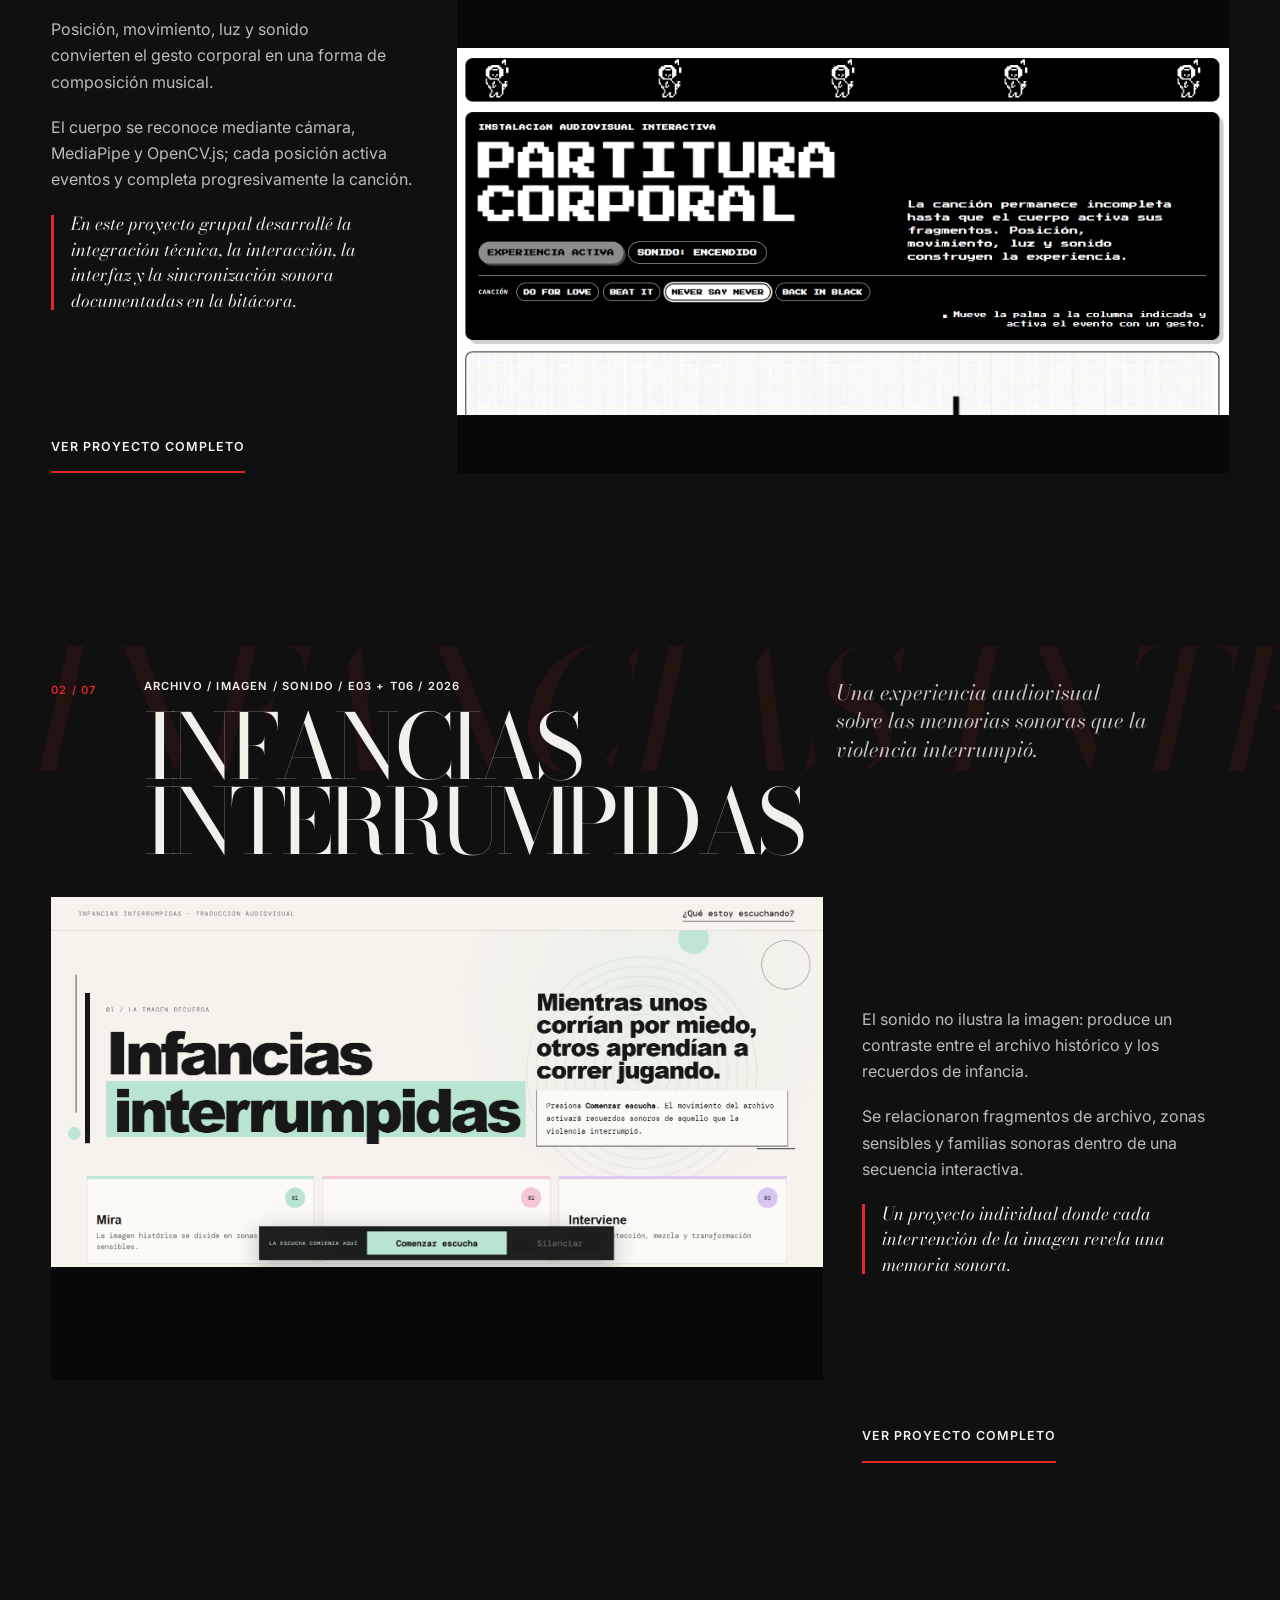
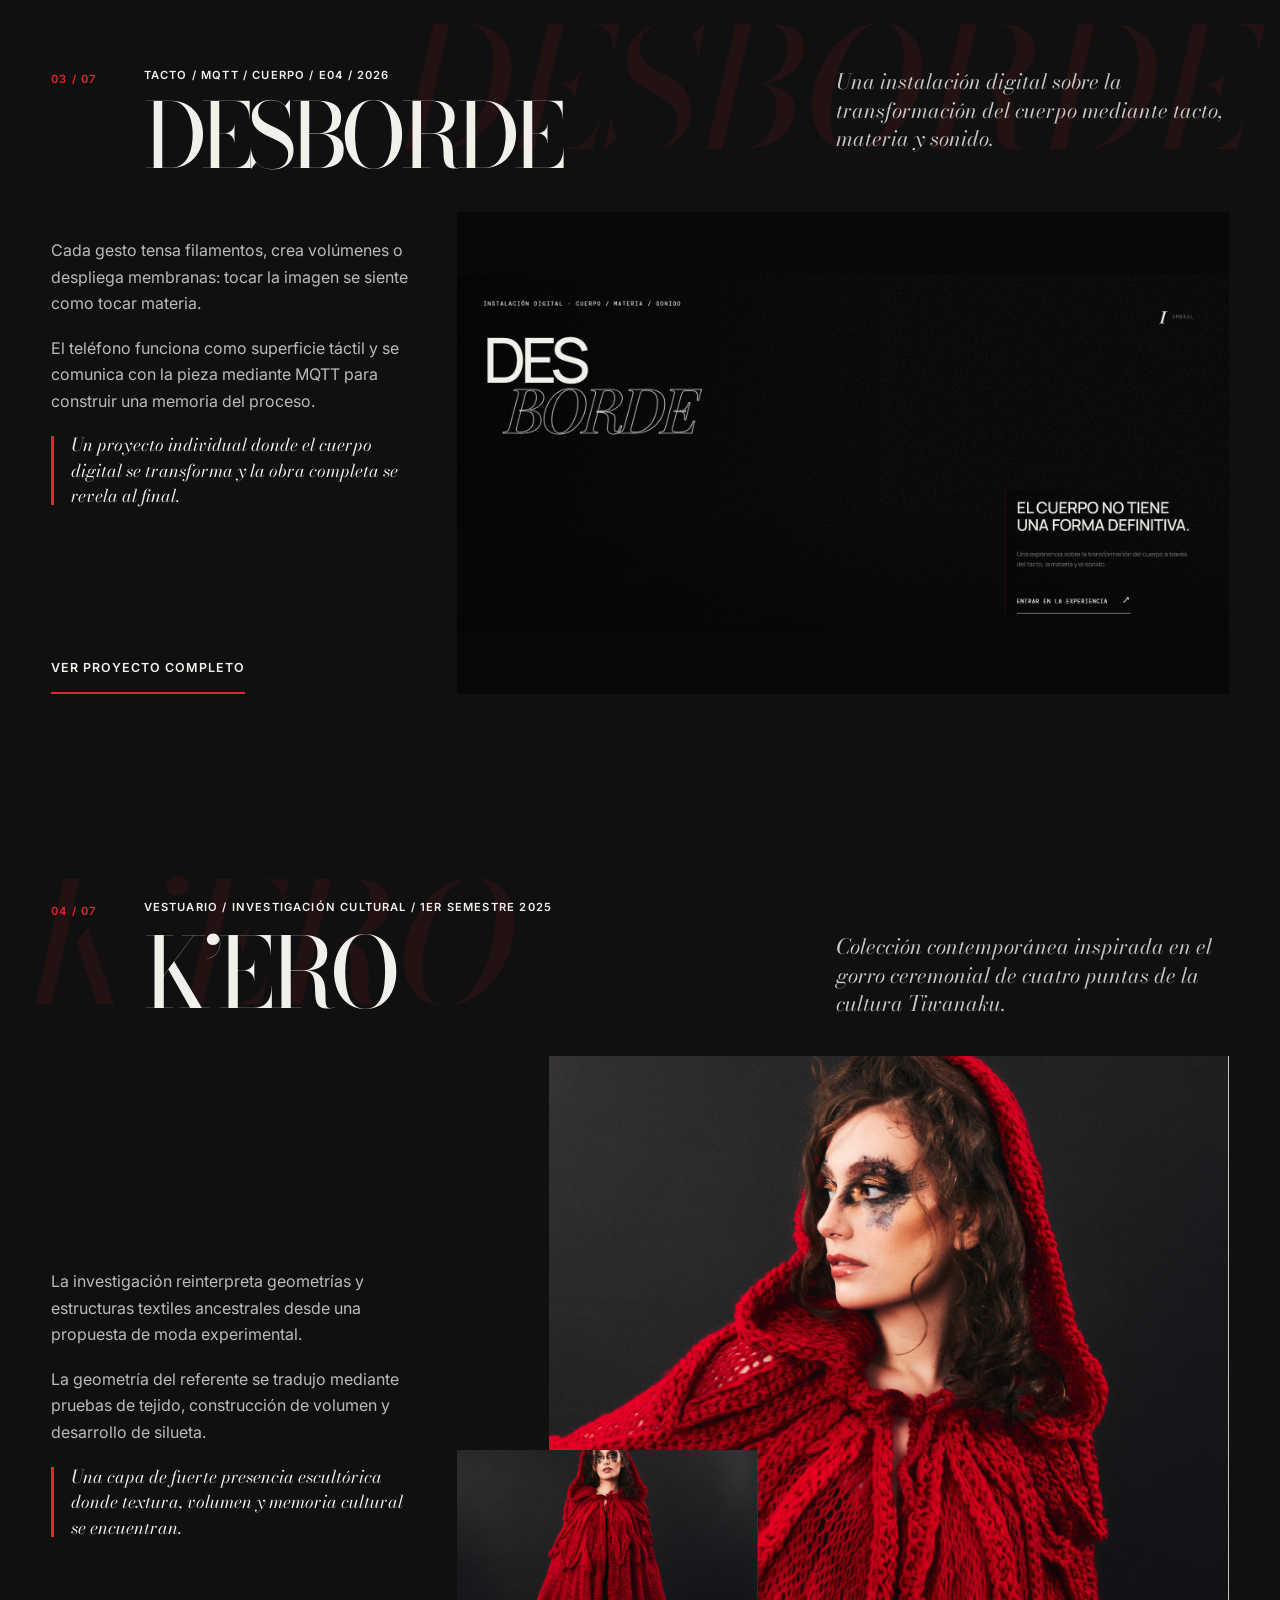
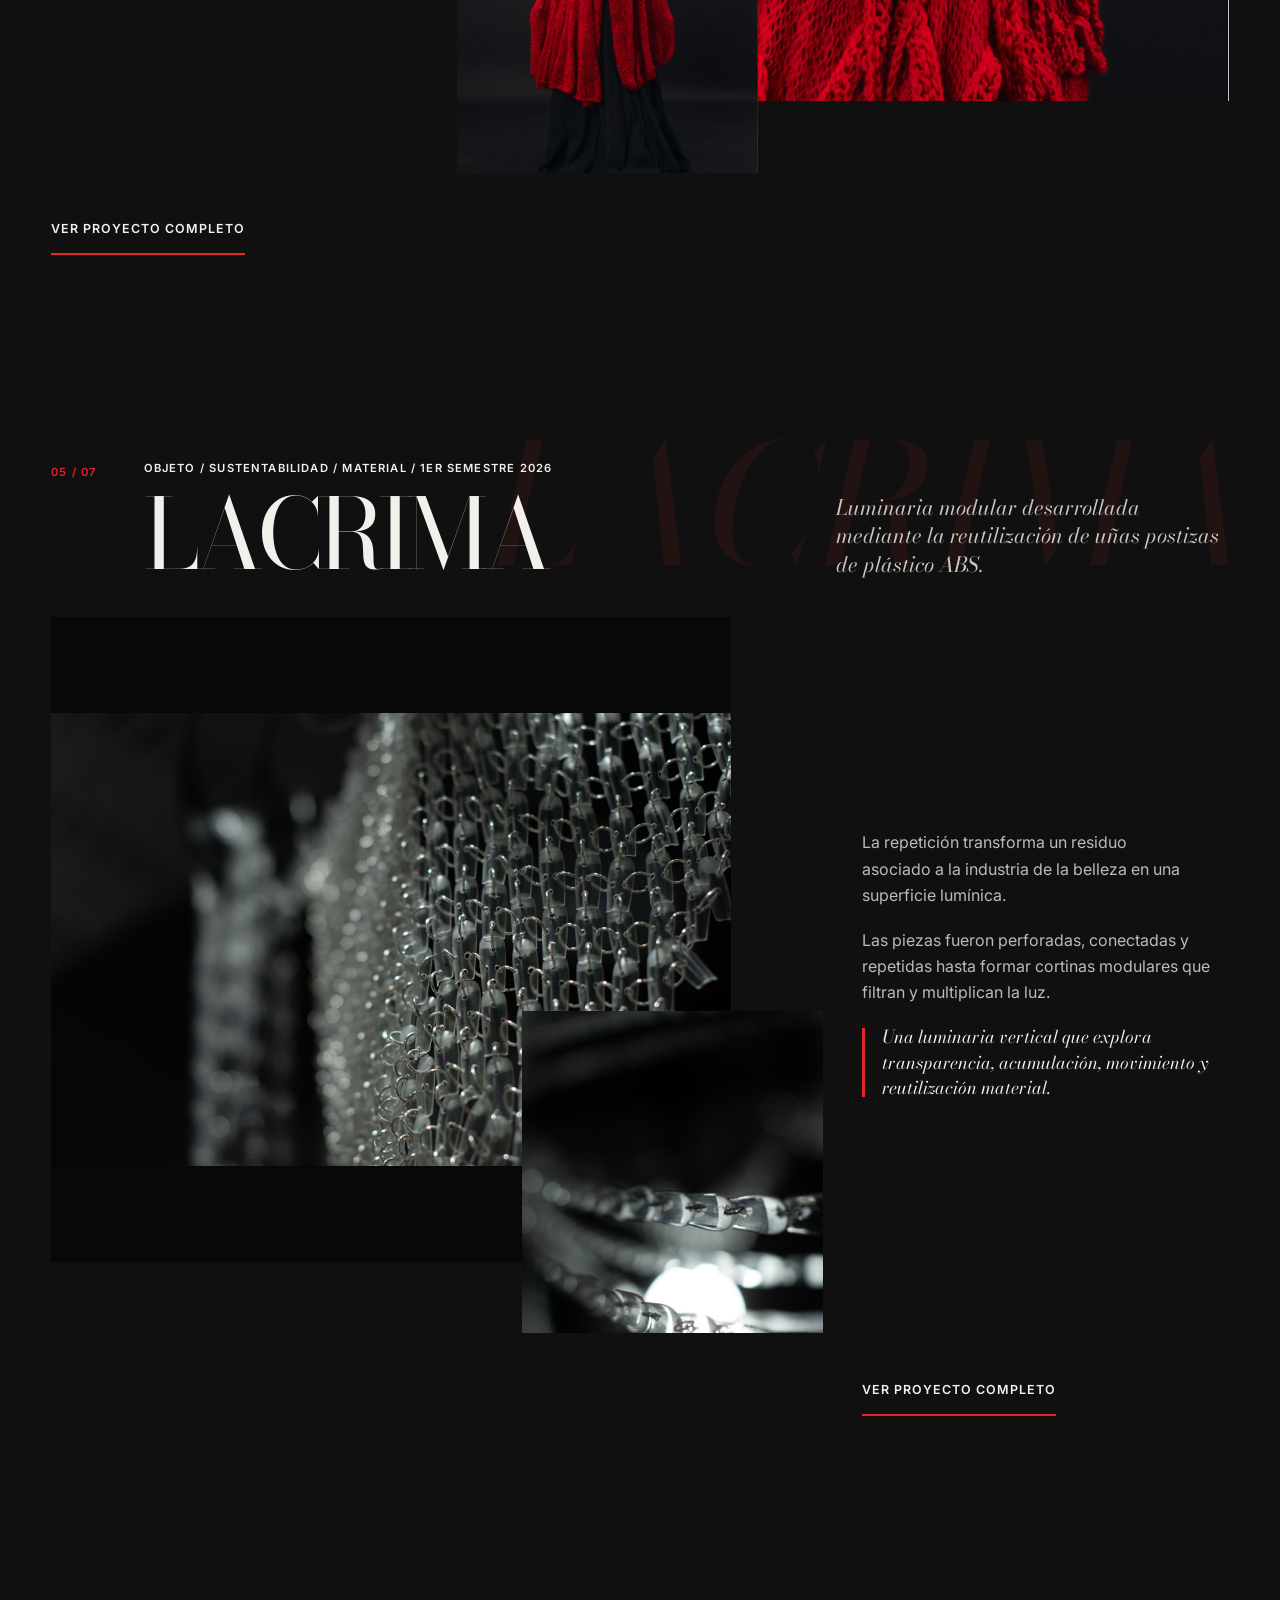
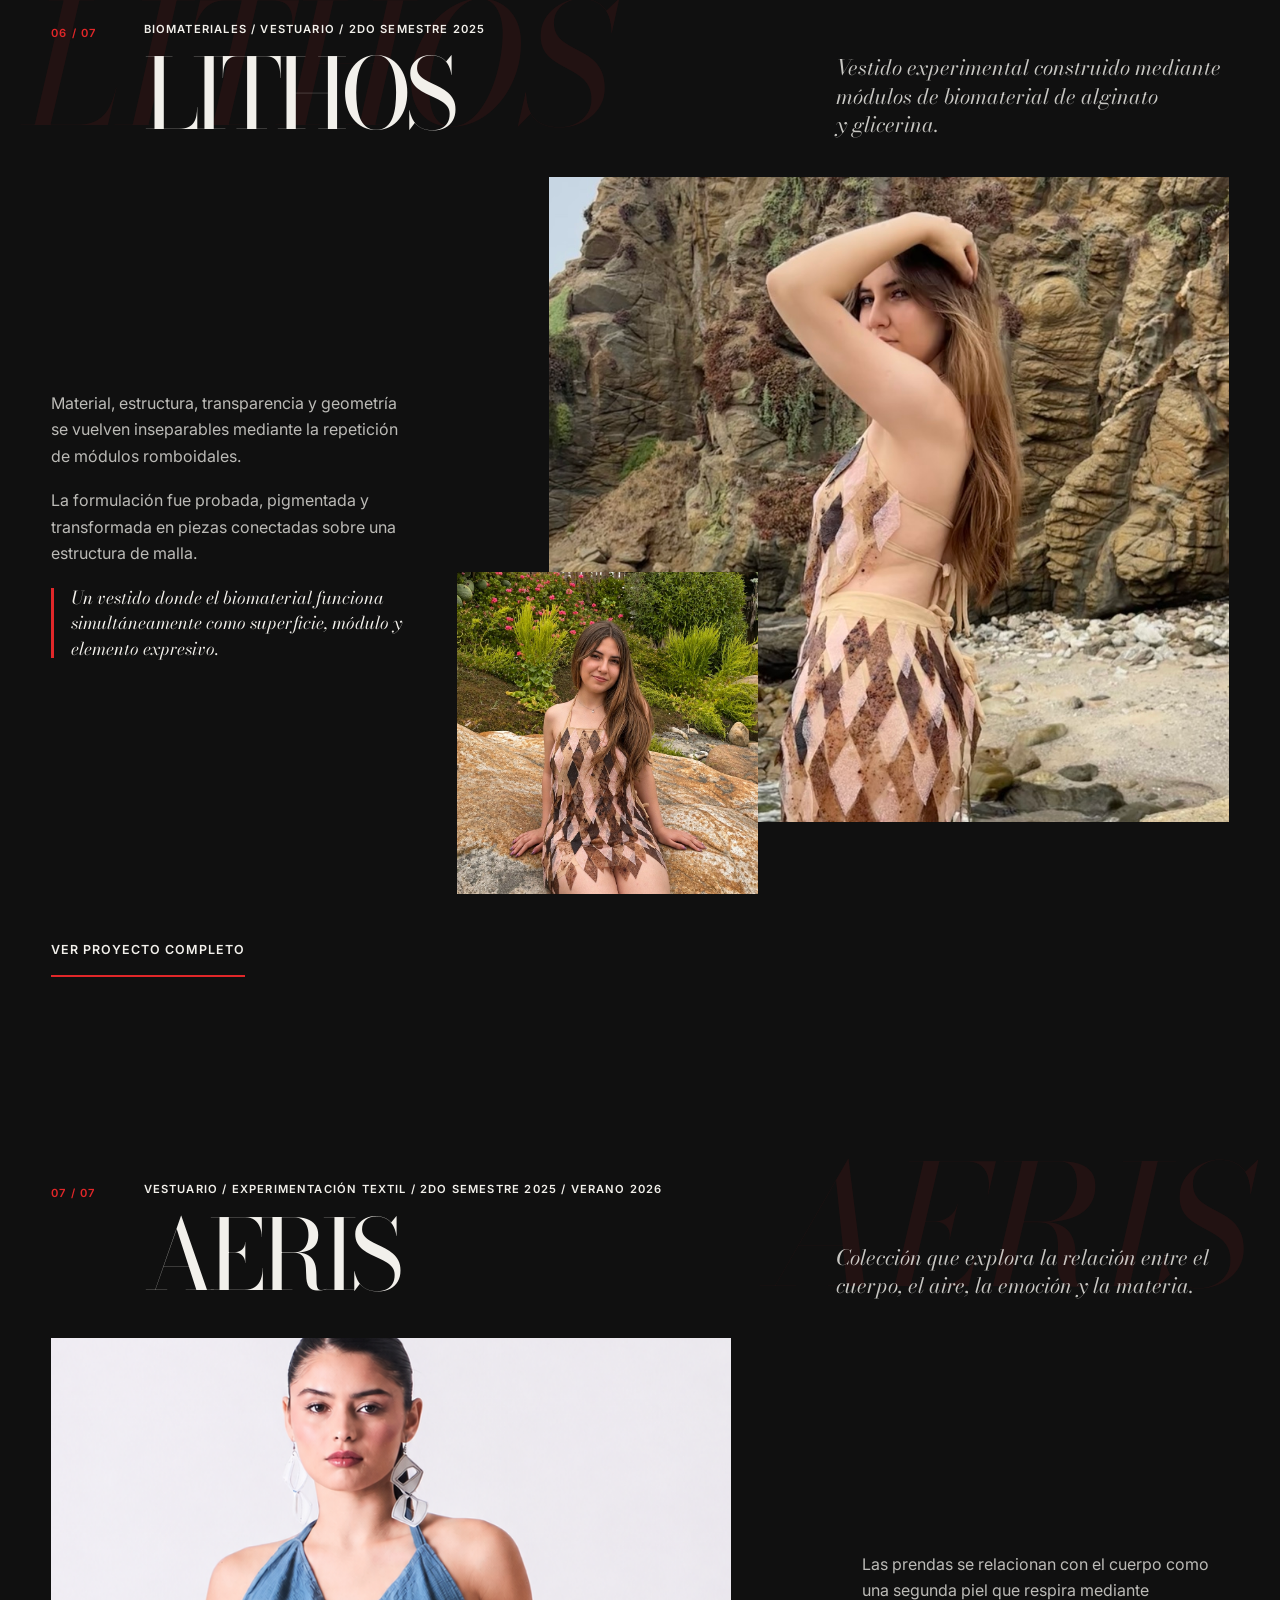
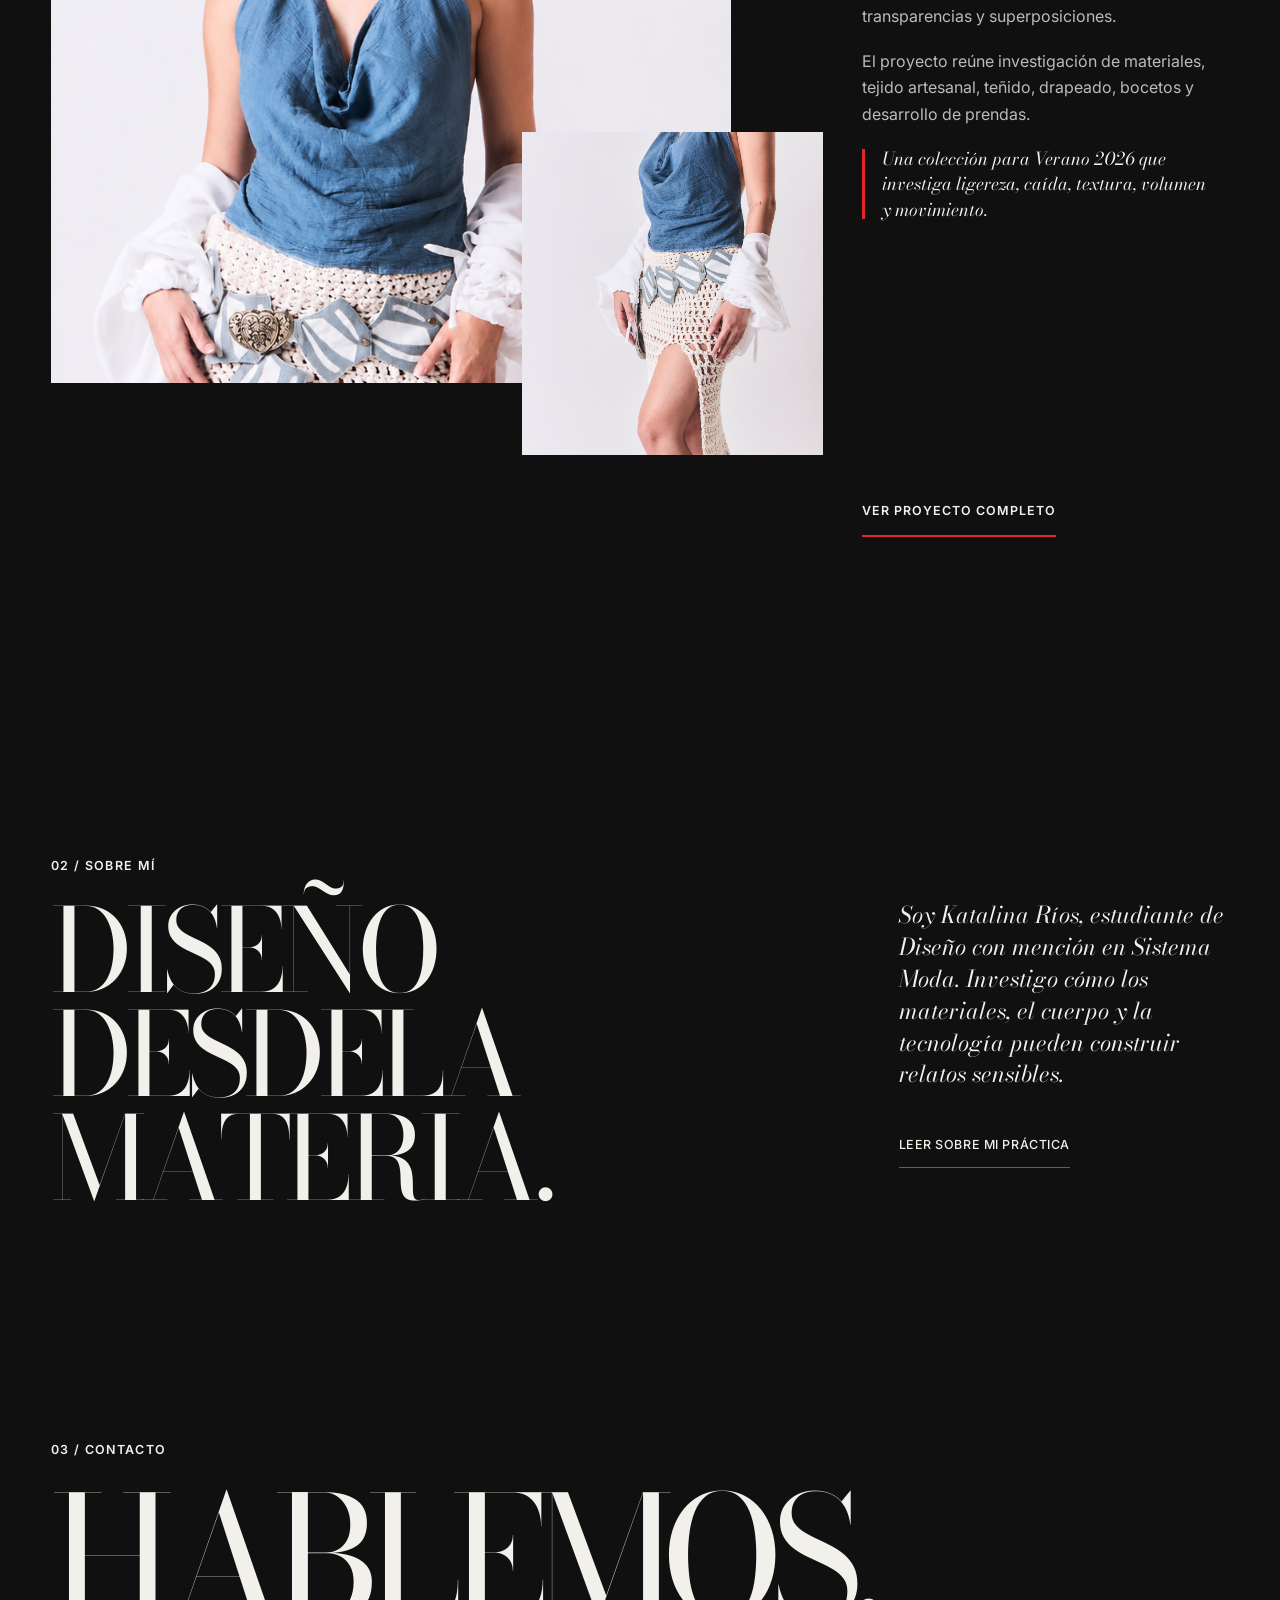
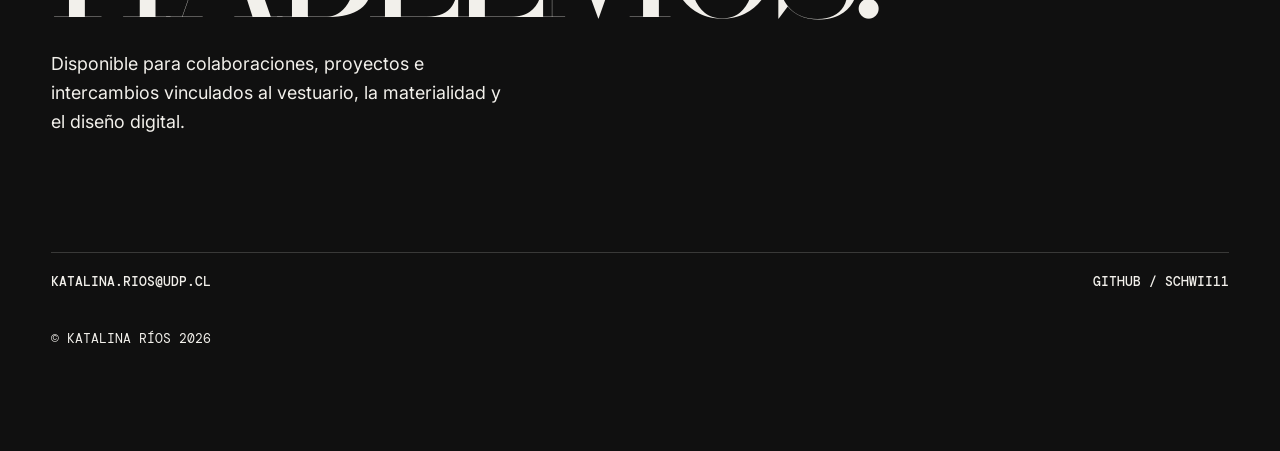
==== commit 1c32189e: "Refinar direccion de arte y movimiento editorial" ====
--- a/index.html
+++ b/index.html
@@ -13,9 +13,9 @@
   <main id="main">
     <section id="inicio" class="manifesto manifesto--cover section-red" aria-labelledby="manifesto-title">
       <p class="manifesto__folio eyebrow reveal">PORTAFOLIO / 2026</p>
-      <p class="manifesto__name" aria-label="Katalina Ríos">KATALINA<br>RÍOS</p>
+      <p class="manifesto__name" aria-label="Katalina Ríos"><span>KATALINA</span><span>RÍOS</span></p>
       <p class="manifesto__disciplines reveal">DISEÑO /<br>SISTEMA MODA /<br>MATERIALIDAD /<br>EXPERIMENTACIÓN</p>
-      <h1 id="manifesto-title" class="reveal">VESTIR TAMBIÉN<br><em>ES CONTAR.</em></h1>
+      <h1 id="manifesto-title" class="reveal"><span>VESTIR TAMBIÉN</span><em>ES CONTAR.</em></h1>
       <div class="manifesto__copy reveal"><p>Trabajo desde la investigación material, el cuerpo y la memoria. Exploro el cruce entre moda, tecnología y procesos de transformación.</p><p>Entre el control editorial y el caos material, construyo formas de sentir.</p></div>
     </section>
     <section id="proyectos" class="work section-light" aria-labelledby="work-title"><header class="section-heading reveal"><p class="eyebrow">01 / ARCHIVO DE PROYECTOS</p><h2 id="work-title">PROYECTOS.</h2><p>Siete proyectos explicados como un recorrido continuo: tres experiencias digitales y cuatro investigaciones de vestuario, objeto y materialidad.</p></header><div class="filters" role="group" aria-label="Filtrar proyectos"><button class="is-active" data-filter="all">TODOS <sup>07</sup></button><button data-filter="digital">DIGITAL <sup>03</sup></button><button data-filter="design">DISEÑO <sup>04</sup></button></div><div id="project-list" class="project-list project-archive" aria-live="polite"></div></section>
--- a/css/system.css
+++ b/css/system.css
@@ -366,3 +366,142 @@
   .about-main h1,
   .about-main h2{line-height:.94}
 }
+
+/* Etapa de dirección de arte — caos en la gráfica, control en la lectura. */
+.site-menu,.eyebrow,.mono,.filters button,
+.project-story__index,.project-row__title>p,.project-kicker{
+  font-family:var(--body);
+  font-weight:600;
+  letter-spacing:.105em;
+}
+
+.manifesto--cover{
+  position:relative;
+  isolation:isolate;
+  background:
+    radial-gradient(circle at 80% 16%,rgba(225,39,41,.12),transparent 22%),
+    var(--black);
+}
+.manifesto--cover::before{
+  content:"";
+  position:absolute;
+  z-index:-1;
+  width:clamp(180px,25vw,430px);
+  height:clamp(180px,25vw,430px);
+  right:4vw;
+  top:18%;
+  border-radius:50%;
+  background:repeating-radial-gradient(circle,transparent 0 13px,rgba(225,39,41,.16) 14px 15px);
+  mask-image:linear-gradient(135deg,transparent 12%,#000 48%,transparent 88%);
+  opacity:.75;
+  pointer-events:none;
+}
+.manifesto__name{position:relative;z-index:2;max-width:none}
+.manifesto__name span{display:block;width:max-content;overflow:hidden;clip-path:inset(0 0 0 0)}
+.manifesto__name span:nth-child(2){margin-left:clamp(28px,5vw,90px)}
+.manifesto__name::after{
+  content:"DISEÑO EN MOVIMIENTO";
+  position:absolute;
+  left:53%;
+  top:49%;
+  color:var(--red);
+  font:italic 400 clamp(1.05rem,1.8vw,1.75rem)/1 var(--display);
+  letter-spacing:0;
+  transform:rotate(-8deg);
+  white-space:nowrap;
+}
+.manifesto--cover h1>span:first-child,.manifesto--cover h1>em{display:block;width:max-content;max-width:100%}
+.manifesto--cover h1>.chaos-word{display:inline-block;width:auto;max-width:none}
+.manifesto--cover h1>.chaos-space{display:inline;width:auto}
+.manifesto--cover h1>.chaos-word:nth-of-type(5){display:block}
+.manifesto--cover h1 em{position:relative;color:var(--red);font-size:1.12em}
+.manifesto--cover h1 em::after{
+  content:"";
+  position:absolute;
+  left:4%;right:-10%;bottom:.02em;height:.09em;
+  background:var(--paper);
+  transform:rotate(-2deg) scaleX(.7);
+  transform-origin:left;
+  opacity:.72;
+}
+.manifesto__disciplines{align-self:end;padding-bottom:1rem;font-family:var(--body);font-weight:600}
+
+@media(prefers-reduced-motion:no-preference){
+  .manifesto__name span{animation:editorialReveal .85s cubic-bezier(.16,1,.3,1) both}
+  .manifesto__name span:nth-child(2){animation-delay:.12s}
+  .manifesto--cover h1>.chaos-word,.manifesto--cover h1>em{animation:editorialReveal .8s cubic-bezier(.16,1,.3,1) .28s both}
+  .manifesto--cover h1 em{animation-delay:.4s}
+}
+@keyframes editorialReveal{
+  from{opacity:0;clip-path:inset(0 0 100% 0);transform:translateY(28px)}
+  to{opacity:1;clip-path:inset(0);transform:translateY(0)}
+}
+
+.section-heading{position:relative}
+.section-heading::after{
+  content:"ARCHIVO VIVO";
+  position:absolute;
+  right:2%;
+  top:-1.5rem;
+  color:var(--red);
+  font:italic 400 clamp(1.2rem,2.1vw,2rem)/1 var(--display);
+  transform:rotate(5deg);
+}
+.section-heading h2{letter-spacing:-.075em}
+.project-story{position:relative;isolation:isolate}
+.project-story::before{
+  content:attr(data-title);
+  position:absolute;
+  z-index:-1;
+  top:7%;
+  color:rgba(225,39,41,.09);
+  font:italic 400 clamp(5rem,13vw,13rem)/.8 var(--display);
+  text-transform:uppercase;
+  white-space:nowrap;
+  pointer-events:none;
+}
+.project-story:nth-child(odd)::before{right:-2%}
+.project-story:nth-child(even)::before{left:-2%}
+.project-row__title h3{letter-spacing:-.065em}
+.project-story__summary{font-family:var(--display);font-style:italic;font-size:clamp(1.15rem,1.65vw,1.55rem);line-height:1.35}
+.project-story__outcome{position:relative;padding-left:1.25rem}
+.project-story__outcome::before{content:"";position:absolute;left:0;top:.2em;bottom:.2em;width:3px;background:var(--red)}
+.project-story__visual{--image-x:0px;--image-y:0px;--detail-x:0px;--detail-y:0px;perspective:1200px}
+.project-story__primary{transition:transform .65s cubic-bezier(.16,1,.3,1),filter .45s ease}
+.project-story__secondary{transition:transform .72s cubic-bezier(.16,1,.3,1),filter .45s ease}
+.project-story:hover .project-story__primary{transform:translate3d(var(--image-x),var(--image-y),0);filter:saturate(1.08) contrast(1.03)}
+.project-story:hover .project-story__secondary{transform:translate3d(var(--detail-x),var(--detail-y),30px) rotate(-1.2deg);filter:saturate(1.12)}
+.project-story:nth-child(even):hover .project-story__secondary{transform:translate3d(var(--detail-x),var(--detail-y),30px) rotate(1.2deg)}
+.project-story__deep-link{font-family:var(--body);font-weight:600;letter-spacing:.08em;color:var(--paper);border-bottom:2px solid var(--red);padding-bottom:.35rem}
+
+@media(max-width:800px){
+  .manifesto--cover::before{right:-35%;top:29%;opacity:.45}
+  .manifesto__name span:nth-child(2){margin-left:7vw}
+  .manifesto__name::after{left:auto;right:0;top:55%;font-size:1rem}
+  .manifesto--cover h1 em{font-size:1.02em}
+  .section-heading::after{position:static;display:block;margin:0 0 24px;transform:none}
+  .project-story::before{font-size:20vw;top:4%;opacity:.75}
+  .project-story:hover .project-story__primary,
+  .project-story:hover .project-story__secondary{transform:none}
+}
+
+/* About mantiene una lectura compacta y concentra la ruptura en dos momentos. */
+.about-opening,.about-focus,.about-method,.about-closing{position:relative;isolation:isolate}
+.about-opening::after,.about-method::after{
+  content:"";
+  position:absolute;
+  z-index:-1;
+  width:clamp(130px,20vw,320px);
+  aspect-ratio:1;
+  right:5%;
+  top:12%;
+  background:repeating-linear-gradient(102deg,transparent 0 13px,rgba(225,39,41,.12) 14px 16px);
+  transform:rotate(9deg);
+  pointer-events:none;
+}
+.about-opening h1 em,.about-focus h2 em,.about-method h2 em,.about-closing h2 em{color:var(--red)}
+.about-focus__copy,.about-method__copy{border-left:3px solid var(--red);padding-left:clamp(18px,2vw,30px)}
+.about-focus__interests .eyebrow,.about-method__tools .eyebrow,.about-method__formation .eyebrow{color:var(--red)}
+@media(max-width:800px){
+  .about-opening::after,.about-method::after{right:-20%;opacity:.6}
+}
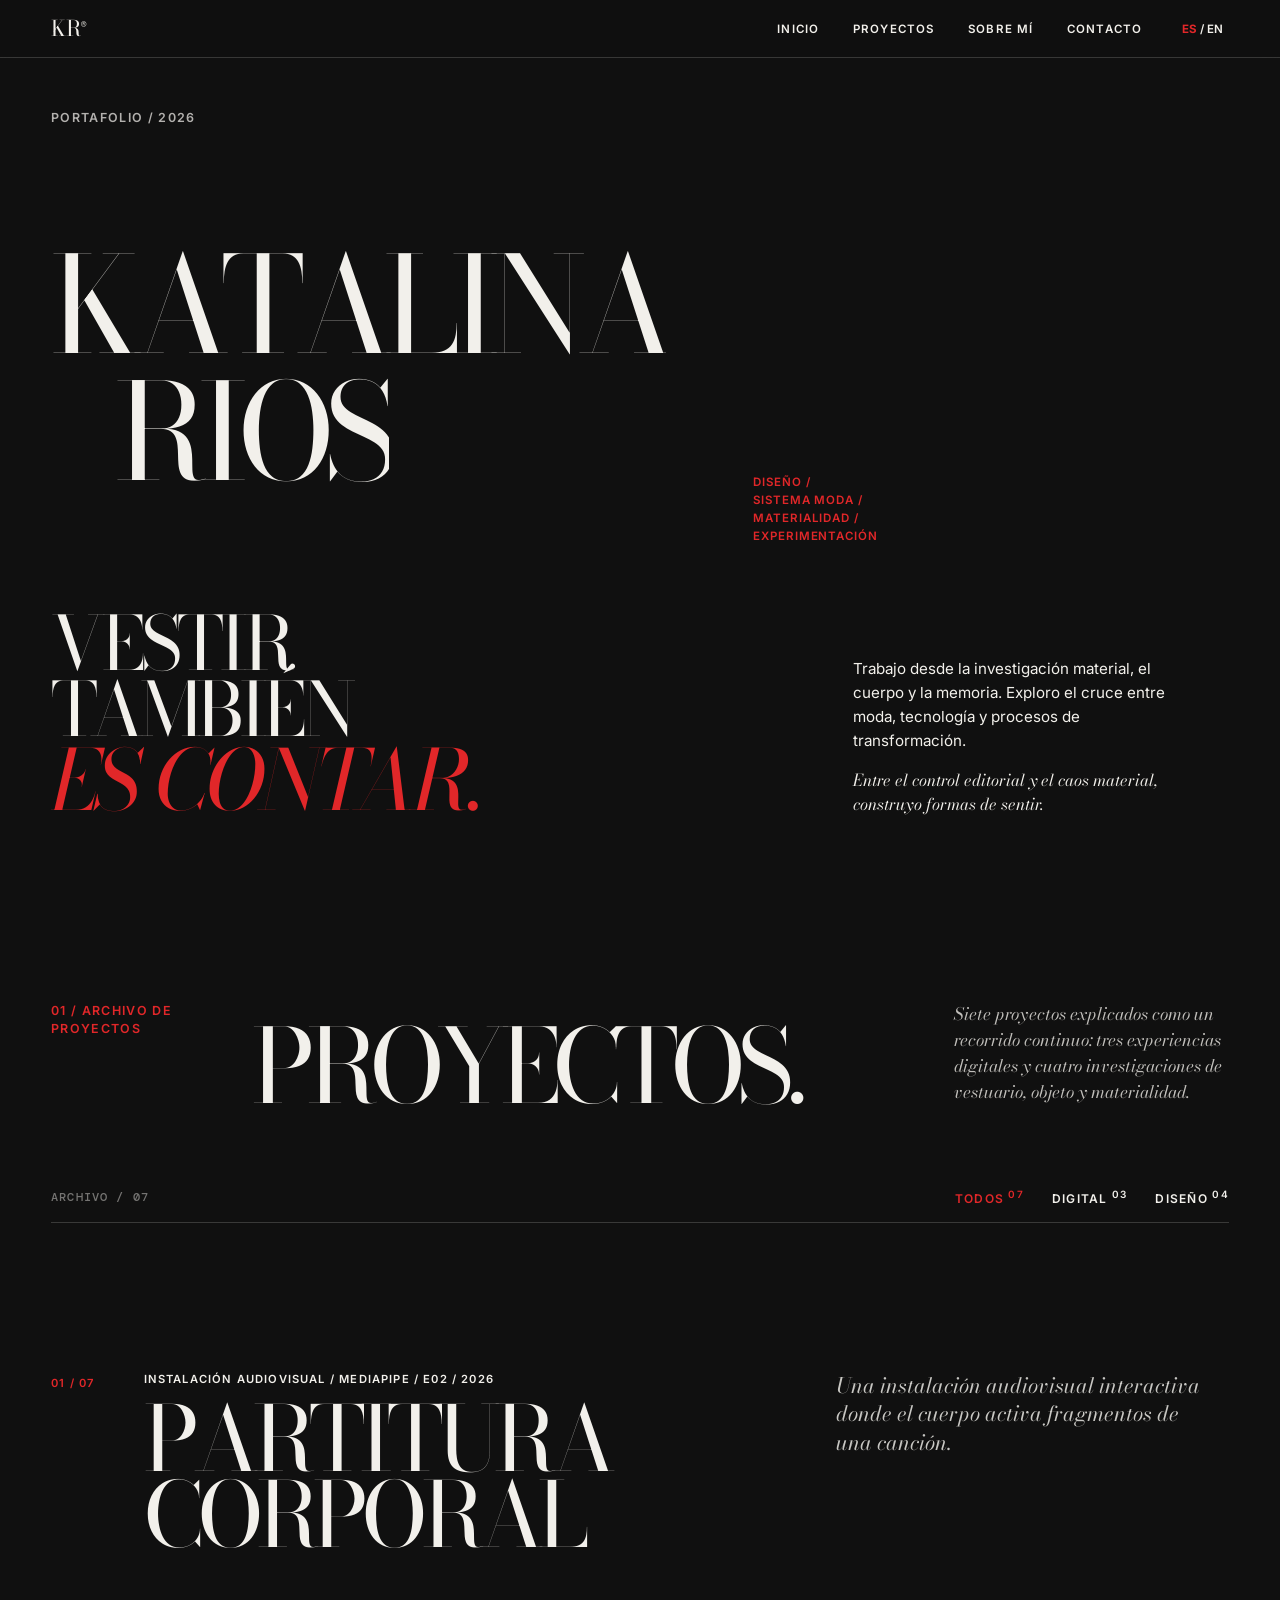
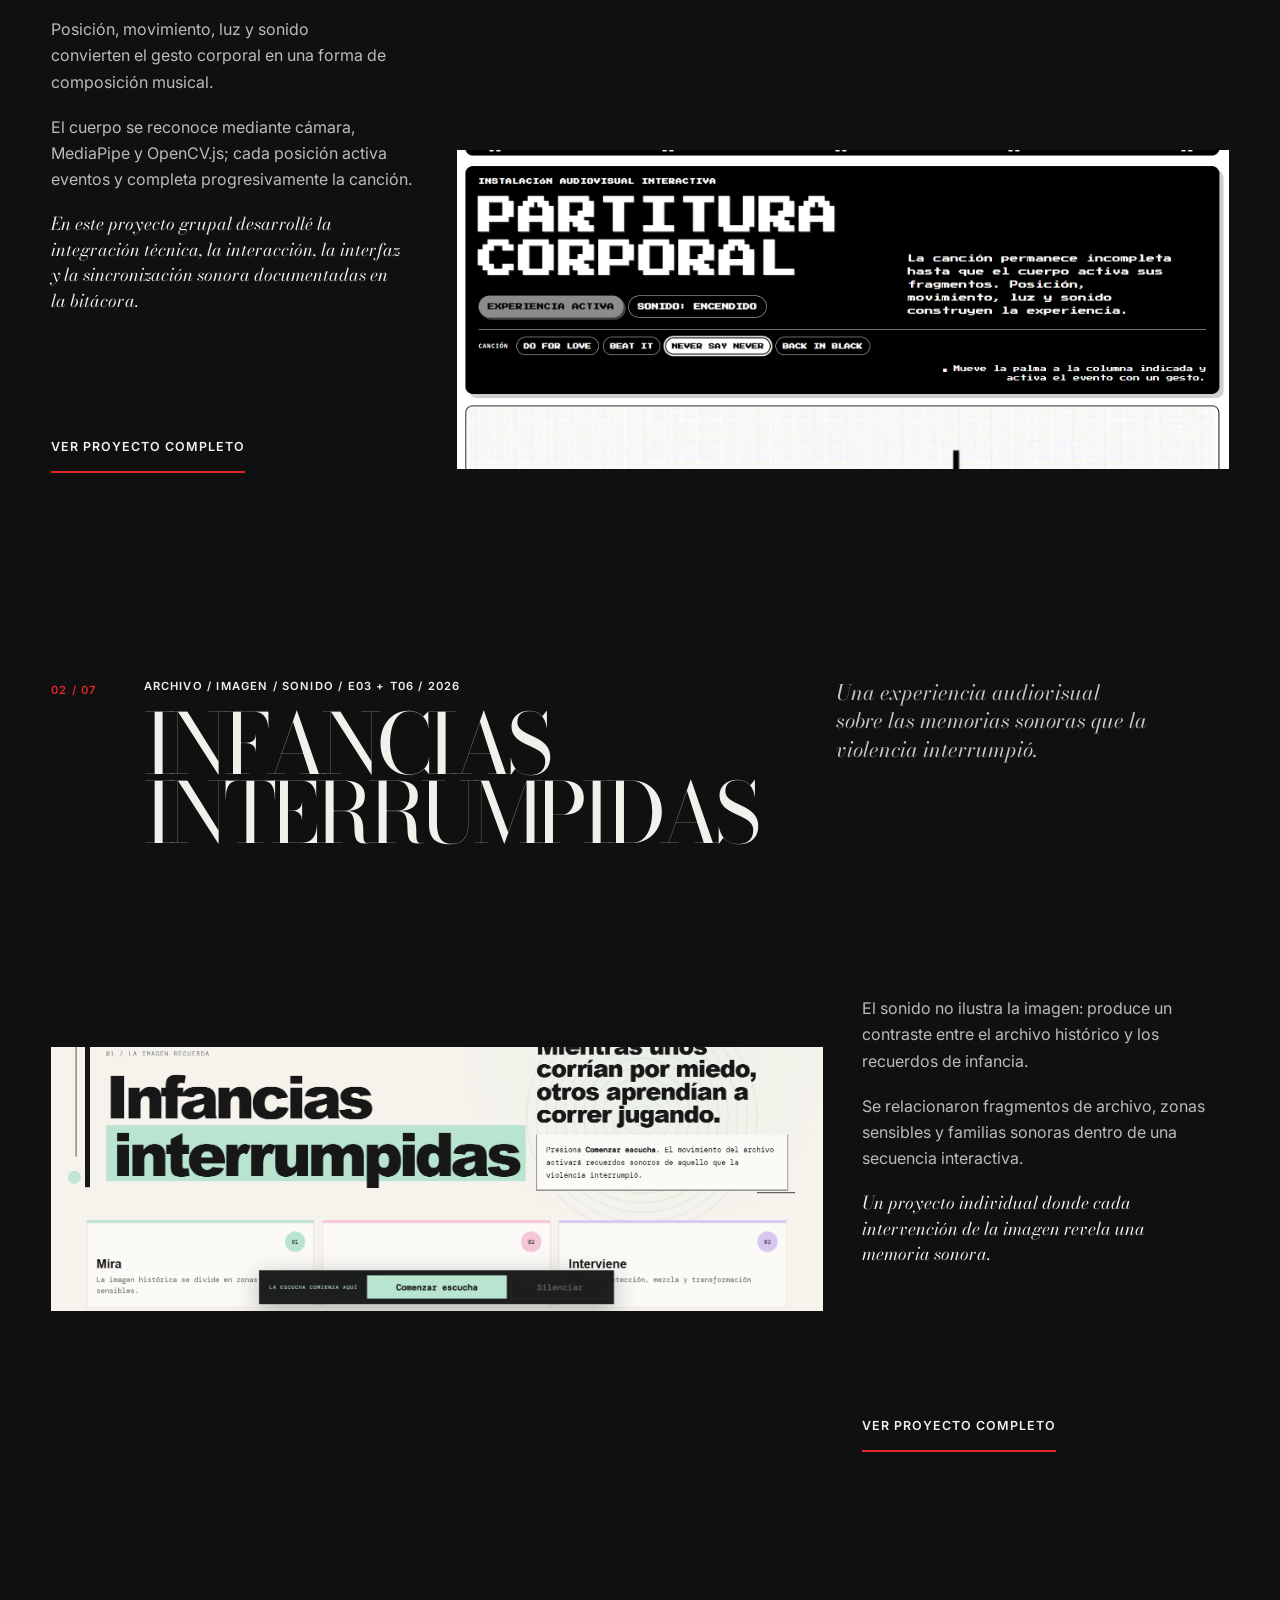
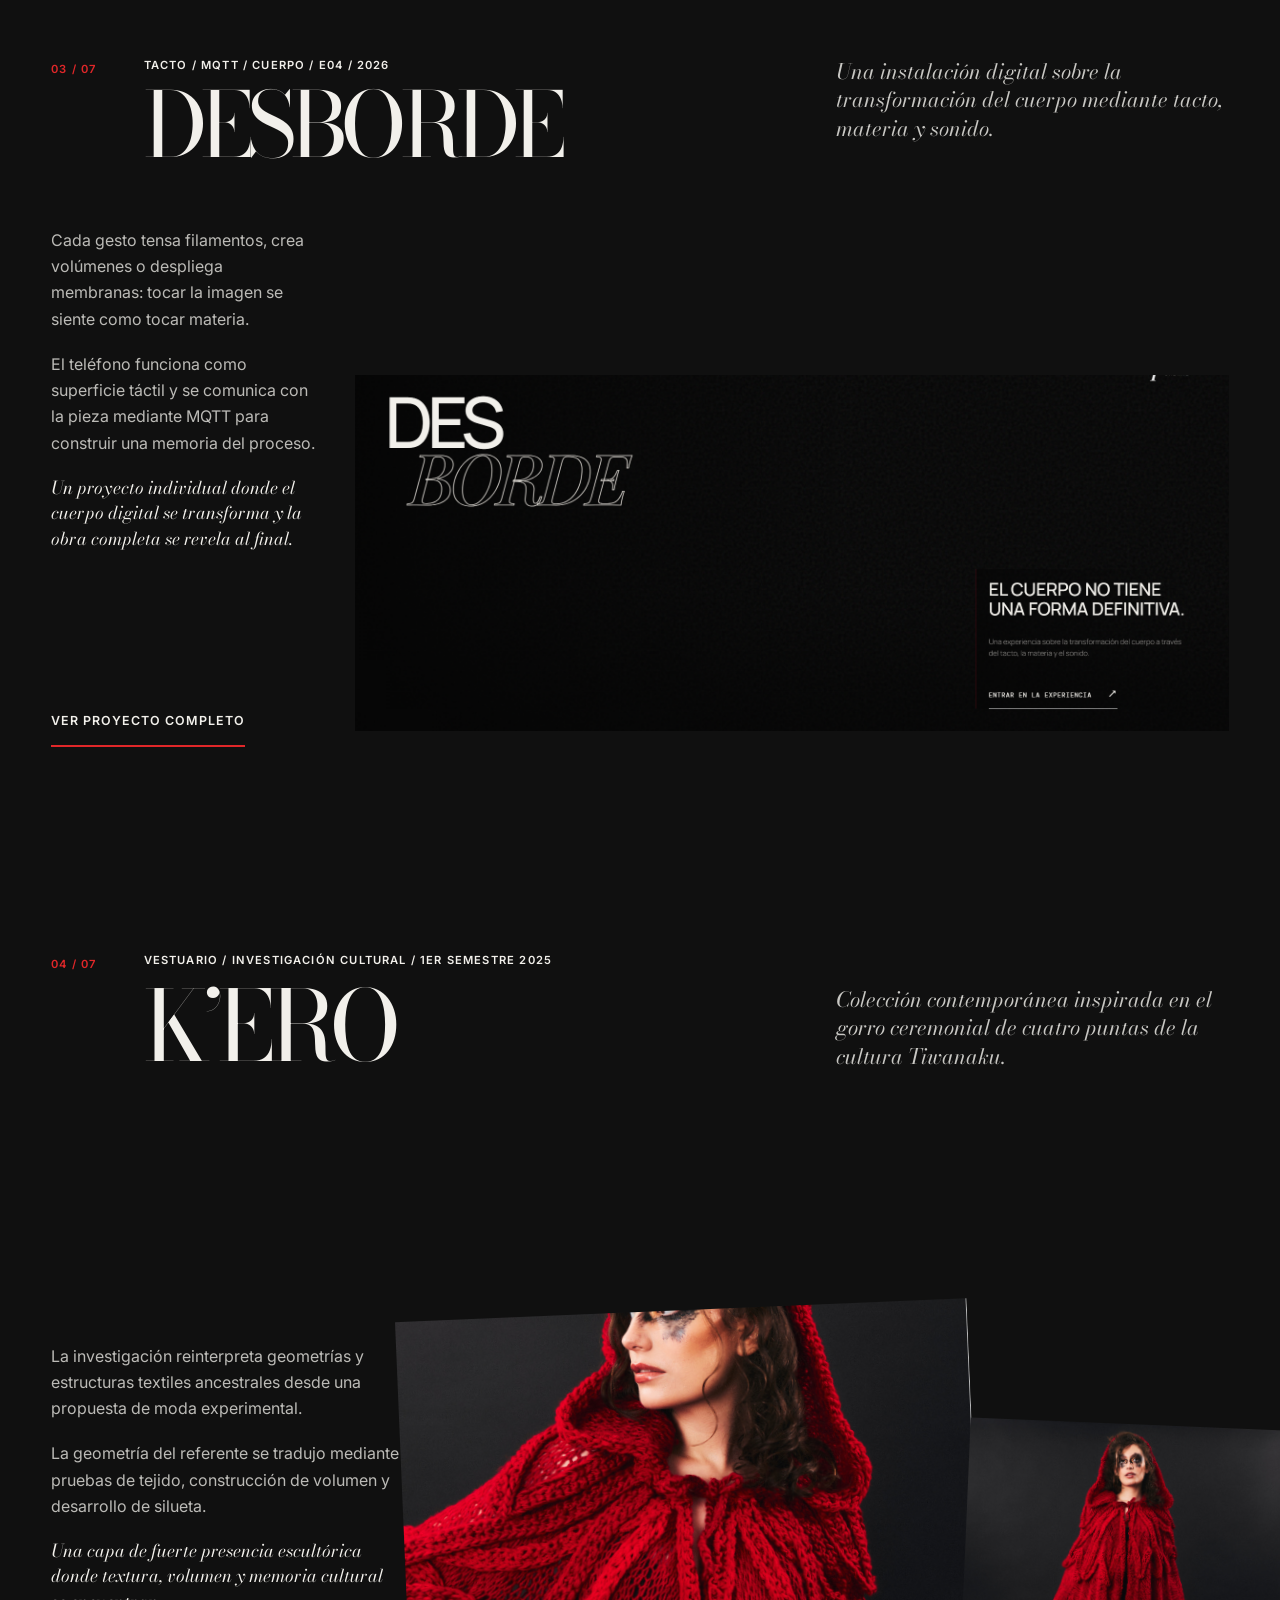
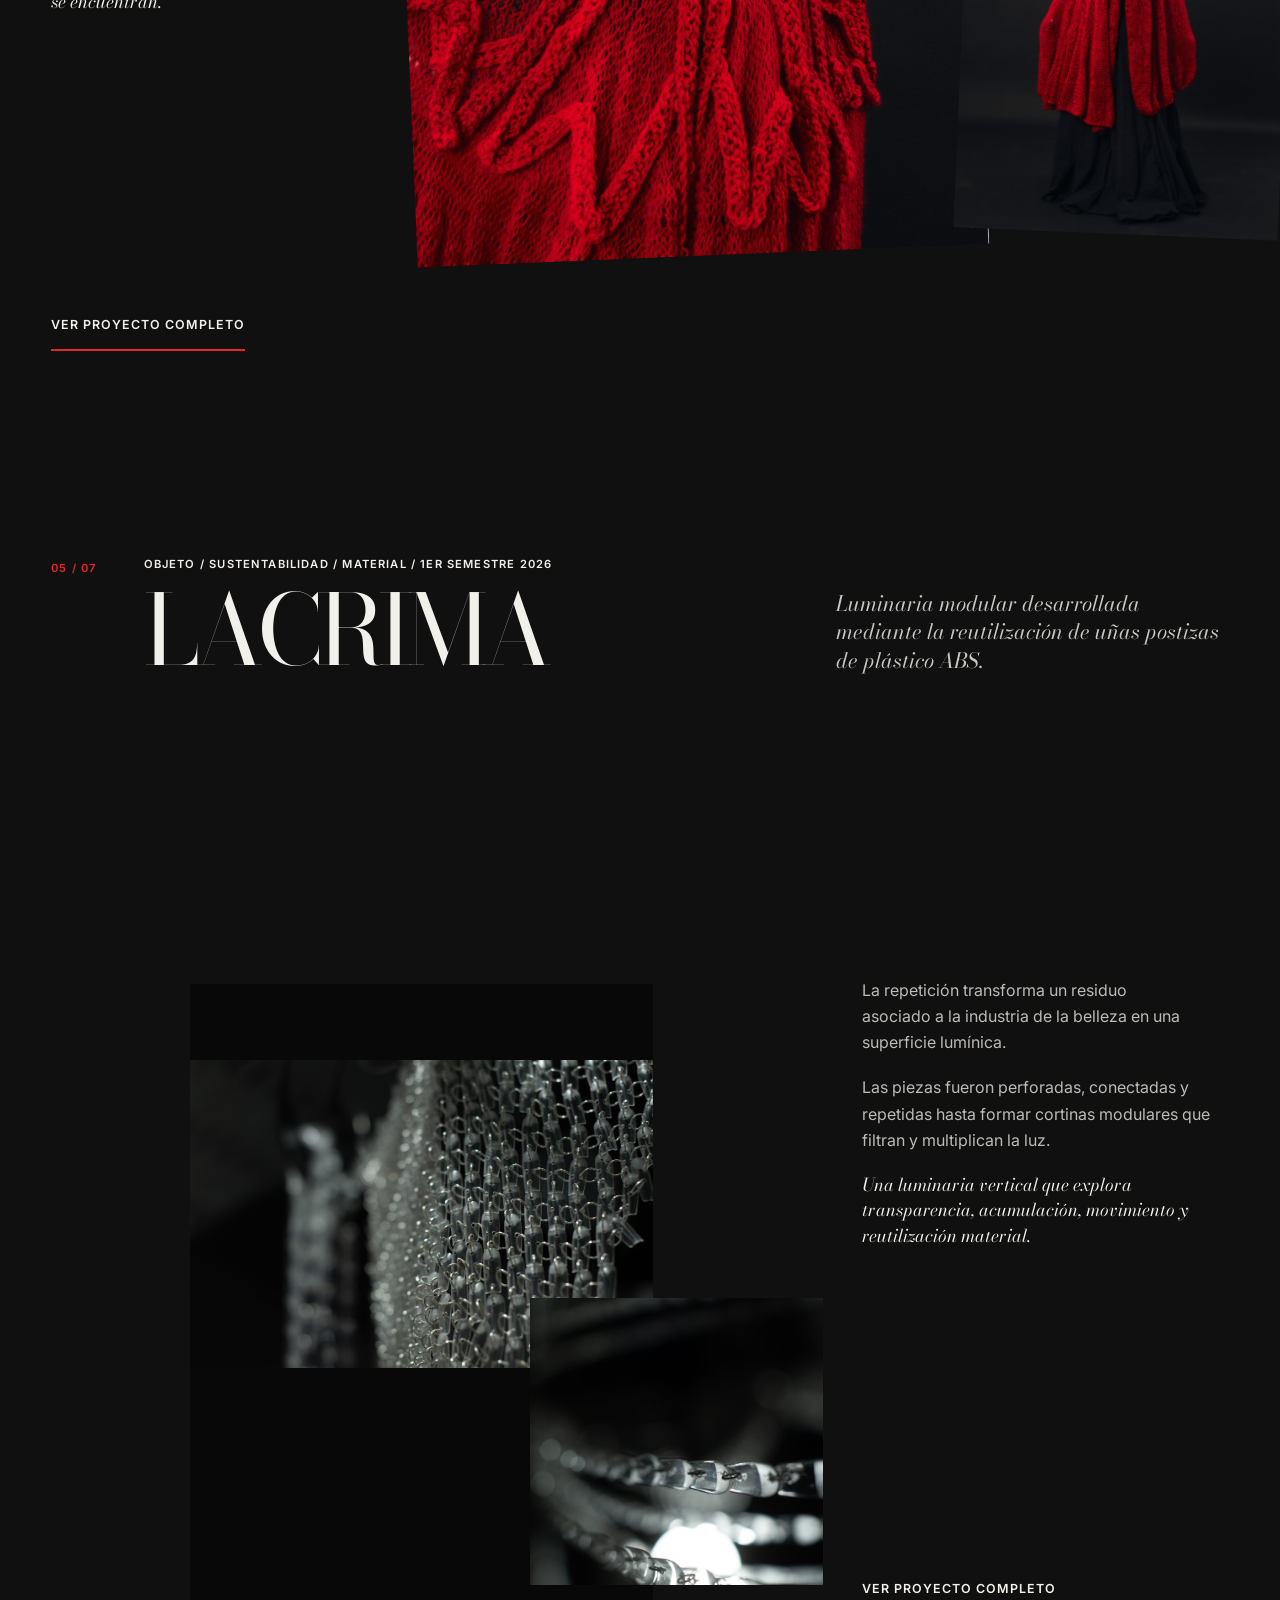
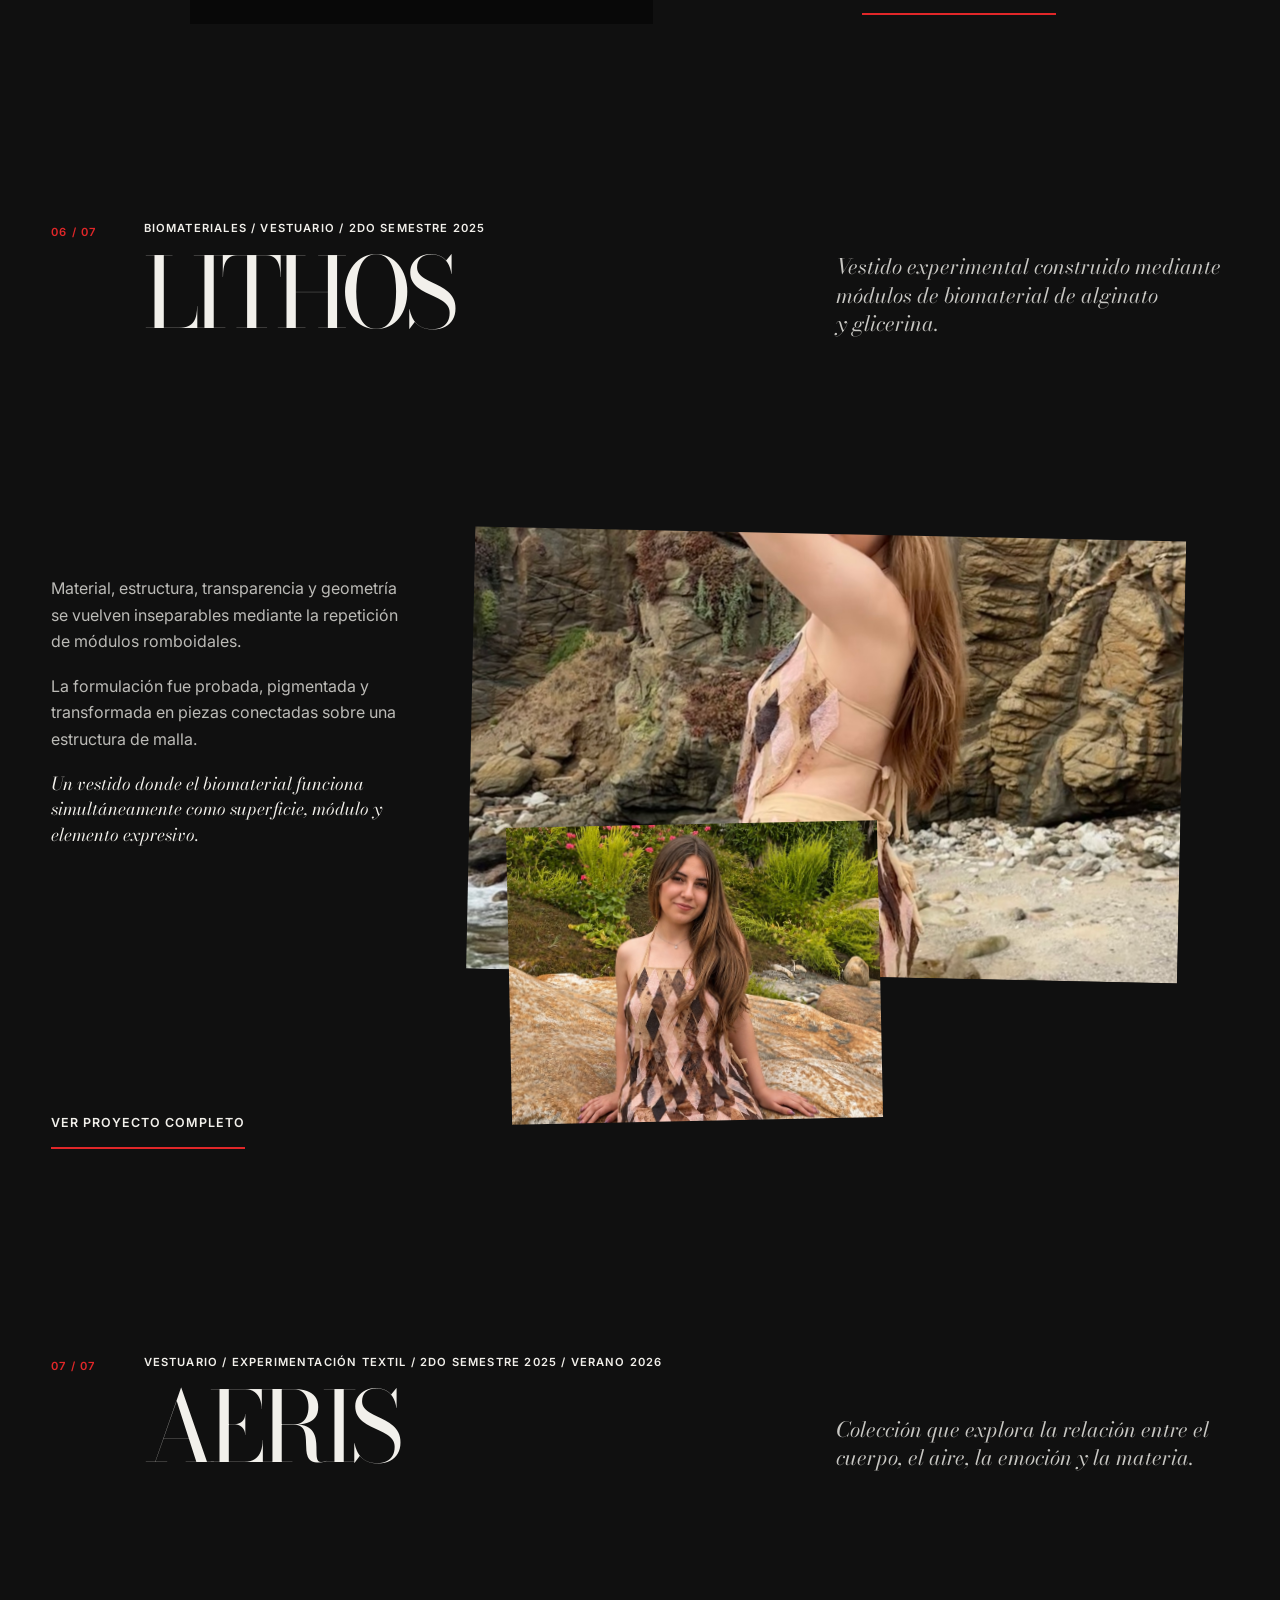
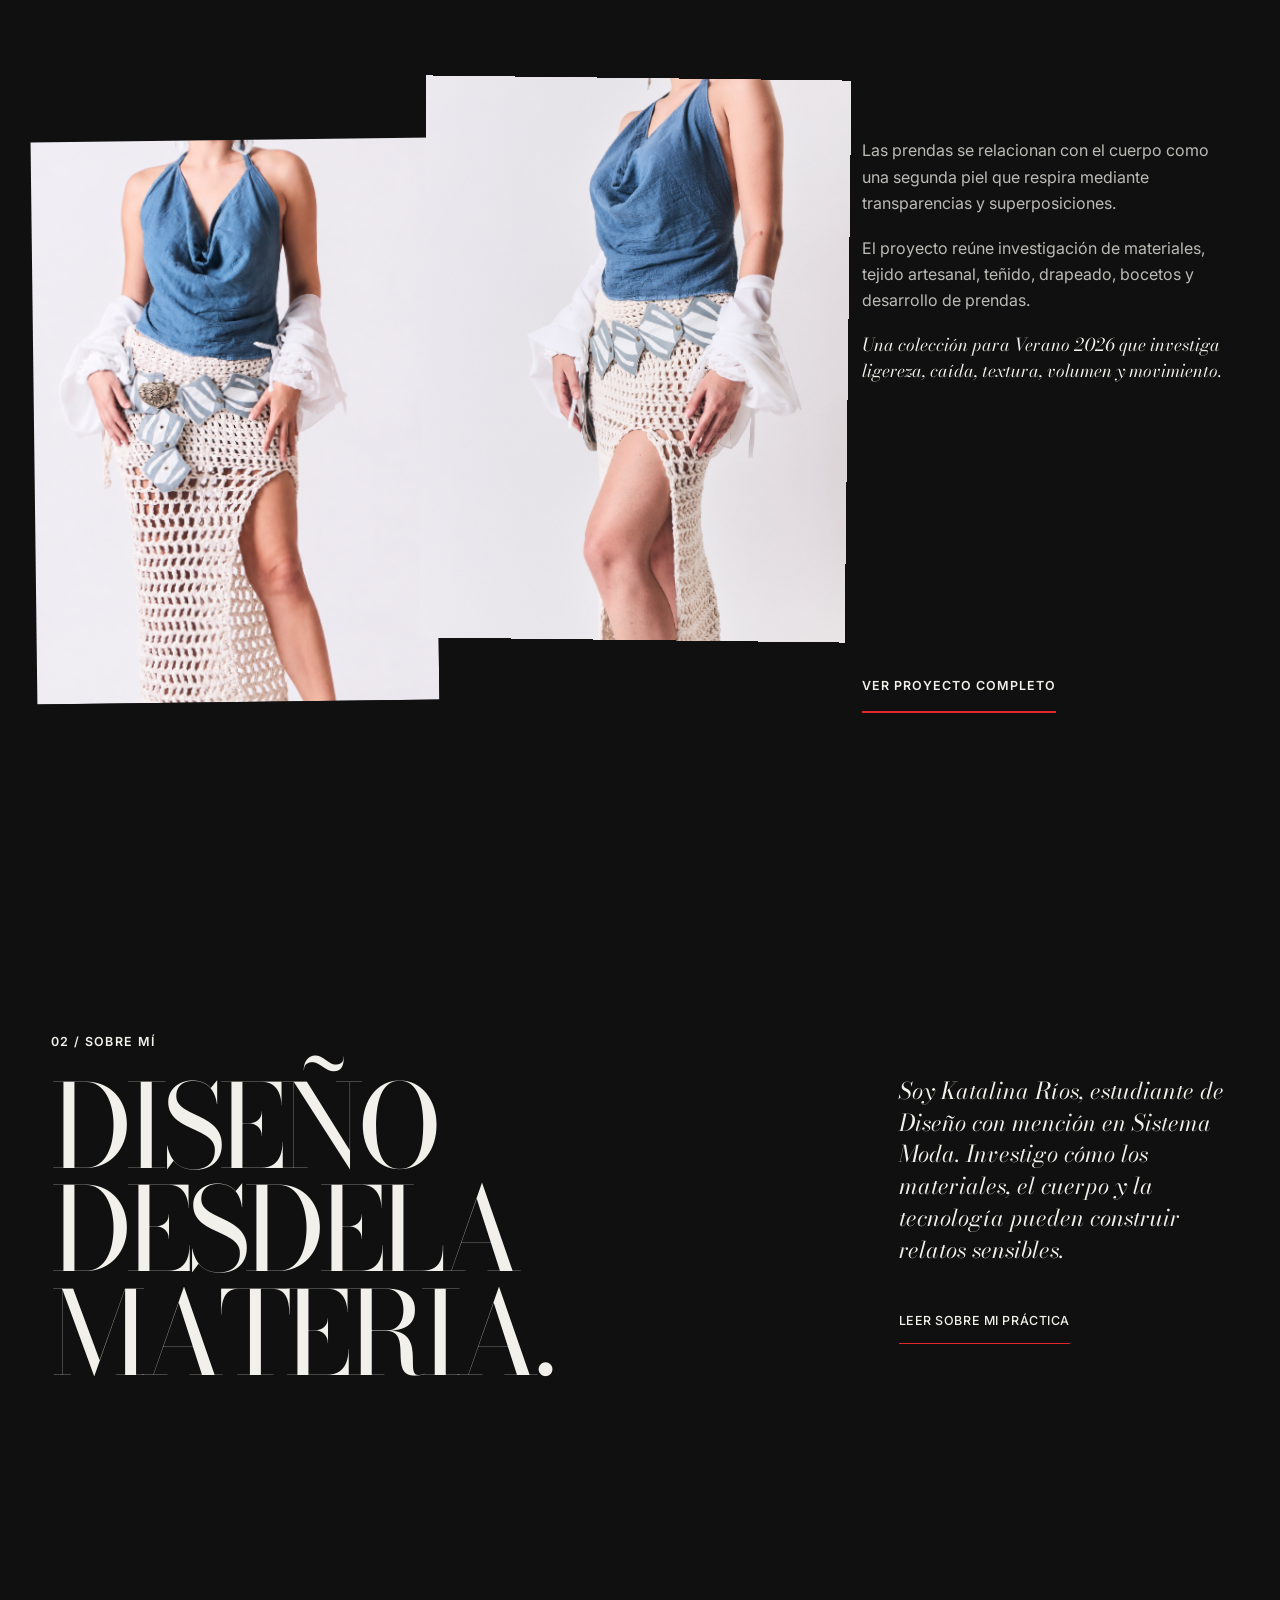
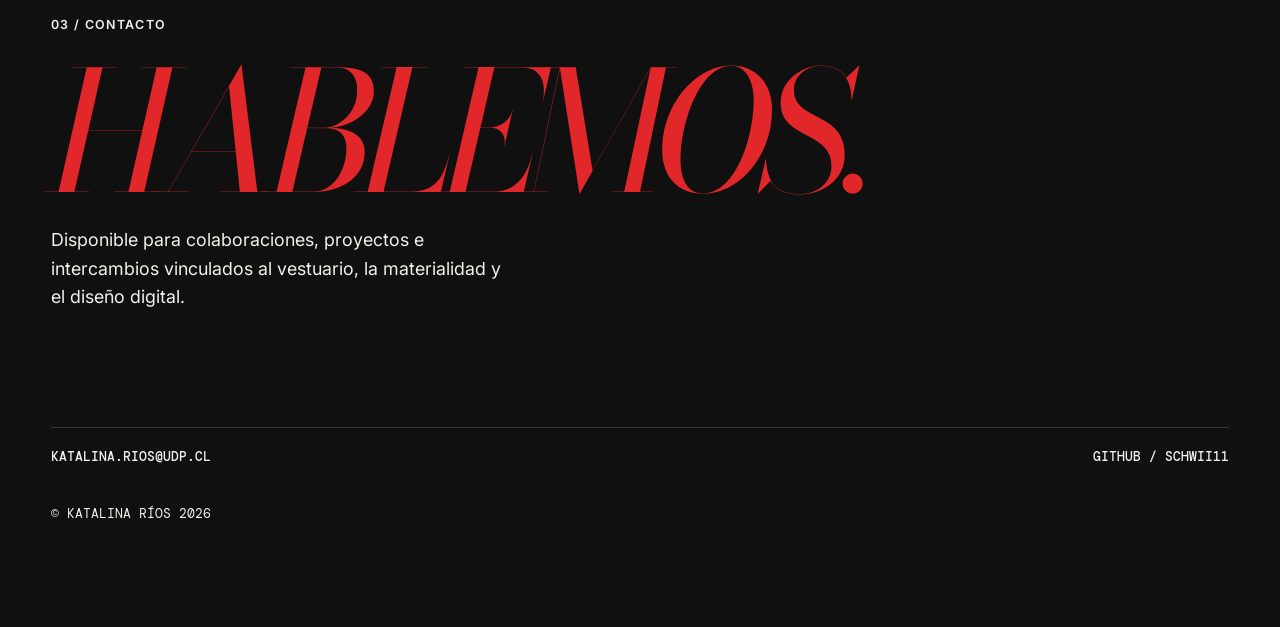
==== commit 4121b7e2: "Implementar movimiento editorial vinculado al scroll" ====
--- a/index.html
+++ b/index.html
@@ -15,7 +15,7 @@
       <p class="manifesto__folio eyebrow reveal">PORTAFOLIO / 2026</p>
       <p class="manifesto__name" aria-label="Katalina Ríos"><span>KATALINA</span><span>RÍOS</span></p>
       <p class="manifesto__disciplines reveal">DISEÑO /<br>SISTEMA MODA /<br>MATERIALIDAD /<br>EXPERIMENTACIÓN</p>
-      <h1 id="manifesto-title" class="reveal"><span>VESTIR TAMBIÉN</span><em>ES CONTAR.</em></h1>
+      <h1 id="manifesto-title" class="reveal"><span class="statement-line"><span class="statement-word statement-word--vestir">VESTIR</span> <span class="statement-word statement-word--tambien">TAMBIÉN</span></span><em><span class="statement-word statement-word--es">ES</span> <span class="statement-word statement-word--contar">CONTAR.</span></em></h1>
       <div class="manifesto__copy reveal"><p>Trabajo desde la investigación material, el cuerpo y la memoria. Exploro el cruce entre moda, tecnología y procesos de transformación.</p><p>Entre el control editorial y el caos material, construyo formas de sentir.</p></div>
     </section>
     <section id="proyectos" class="work section-light" aria-labelledby="work-title"><header class="section-heading reveal"><p class="eyebrow">01 / ARCHIVO DE PROYECTOS</p><h2 id="work-title">PROYECTOS.</h2><p>Siete proyectos explicados como un recorrido continuo: tres experiencias digitales y cuatro investigaciones de vestuario, objeto y materialidad.</p></header><div class="filters" role="group" aria-label="Filtrar proyectos"><button class="is-active" data-filter="all">TODOS <sup>07</sup></button><button data-filter="digital">DIGITAL <sup>03</sup></button><button data-filter="design">DISEÑO <sup>04</sup></button></div><div id="project-list" class="project-list project-archive" aria-live="polite"></div></section>
--- a/css/system.css
+++ b/css/system.css
@@ -23,6 +23,8 @@
 .skip-link:focus{top:12px}
 
 .site-header{position:fixed;z-index:50;inset:0 0 auto;height:var(--header);padding:0 var(--pad);display:flex;align-items:center;justify-content:space-between;background:rgba(16,16,16,.92);border-bottom:1px solid var(--line);backdrop-filter:blur(10px)}
+body:not(.about-page):not(.project-page) .site-header{animation:navEntry .7s cubic-bezier(.16,1,.3,1) both}
+@keyframes navEntry{from{opacity:0;transform:translateY(-18px)}to{opacity:1;transform:none}}
 .wordmark{font:400 1.35rem/1 var(--display)}
 .wordmark span{font:500 .58rem var(--mono);vertical-align:top}
 .site-menu{display:flex;align-items:center;gap:clamp(16px,2.6vw,38px);font:500 .72rem var(--mono);letter-spacing:.1em}
@@ -239,8 +241,6 @@
 .about-opening,.about-focus,.about-method,.about-closing{padding-left:var(--pad);padding-right:var(--pad);display:grid;grid-template-columns:repeat(12,minmax(0,1fr));column-gap:clamp(18px,2.6vw,44px)}
 .about-opening{min-height:calc(100svh - var(--header));padding-top:clamp(42px,5vw,72px);padding-bottom:clamp(48px,5vw,76px);grid-template-rows:auto 1fr auto;align-items:center}
 .about-opening>.eyebrow{grid-column:1/4;grid-row:1;color:var(--red)}
-.about-opening__image{grid-column:1/7;grid-row:2/4;align-self:stretch;min-height:clamp(430px,60svh,680px);margin:0;overflow:hidden}
-.about-opening__image img{width:100%;height:100%;object-fit:cover;object-position:center 48%}
 .about-opening h1{z-index:2;grid-column:6/11;grid-row:2;align-self:start;margin:clamp(24px,5vw,70px) 0 0;font:400 clamp(5rem,9vw,10rem)/.77 var(--display);letter-spacing:-.065em}
 .about-opening h1 em,.about-focus h2 em,.about-method h2 em,.about-closing h2 em{color:var(--red);font-weight:400}
 .about-opening__intro{grid-column:10/13;grid-row:2;align-self:end;max-width:34ch;margin-bottom:clamp(30px,6vw,84px)}
@@ -267,7 +267,7 @@
   .project-story--digital .project-story__visual,.project-story--digital:nth-of-type(even) .project-story__visual{grid-column:4/13!important}
   .project-story--digital .project-story__narrative,.project-story--digital:nth-of-type(even) .project-story__narrative{grid-column:1/4!important}
   .project-story--digital .project-story__deep-link,.project-story--digital:nth-of-type(even) .project-story__deep-link{grid-column:1/4!important}
-  .about-opening{grid-template-columns:repeat(8,minmax(0,1fr))}.about-opening>.eyebrow{grid-column:1/3}.about-opening__image{grid-column:1/5}.about-opening h1{grid-column:4/8}.about-opening__intro{grid-column:6/9}.about-opening__caption{grid-column:5/9}
+  .about-opening{grid-template-columns:repeat(8,minmax(0,1fr))}.about-opening>.eyebrow{grid-column:1/3}.about-opening h1{grid-column:4/8}.about-opening__intro{grid-column:6/9}.about-opening__caption{grid-column:5/9}
   .about-focus,.about-method,.about-closing{grid-template-columns:repeat(8,minmax(0,1fr))}
   .about-focus__statement{grid-column:1/6}.about-focus__copy{grid-column:6/9}.about-focus__interests{grid-column:2/5;margin-top:40px}
   .about-method>.eyebrow{grid-column:1/3}.about-method h2{grid-column:3/7}.about-method__copy{grid-column:6/9}.about-method__tools{grid-column:3/7}.about-method__formation{grid-column:7/9}
@@ -281,7 +281,7 @@
   .project-story--digital .project-story__collage{height:auto;min-height:0;aspect-ratio:16/10}
   .about-opening,.about-focus,.about-method,.about-closing{display:grid;grid-template-columns:repeat(4,minmax(0,1fr));gap:22px 14px}
   .about-opening{padding-top:36px;grid-template-rows:auto auto auto auto auto}.about-opening>.eyebrow{grid-column:1/5;grid-row:1}.about-opening h1{grid-column:1/5;grid-row:2;margin:0;font-size:clamp(4.4rem,20vw,7rem)}
-  .about-opening__image{grid-column:1/4;grid-row:3;min-height:58svh}.about-opening__intro{grid-column:2/5;grid-row:4;margin:-54px 0 0;padding:22px;background:var(--black);z-index:2}.about-opening__caption{grid-column:1/5;grid-row:5}
+  .about-opening__intro{grid-column:2/5;grid-row:4;margin:-54px 0 0;padding:22px;background:var(--black);z-index:2}.about-opening__caption{grid-column:1/5;grid-row:5}
   .about-focus__statement{grid-column:1/5}.about-focus__statement h2{font-size:clamp(3.7rem,16vw,5.8rem)}.about-focus__copy{grid-column:1/5}.about-focus__interests{grid-column:2/5;margin-top:10px}
   .about-method>.eyebrow,.about-method h2,.about-method__copy{grid-column:1/5}.about-method h2{font-size:clamp(3.5rem,15vw,5.4rem)}.about-method__tools{grid-column:1/4;margin-top:20px}.about-method__formation{grid-column:2/5;margin-top:10px}
   .about-closing>.eyebrow,.about-closing h2,.about-closing>p:not(.eyebrow),.about-closing .about-contact{grid-column:1/5}.about-closing h2{font-size:clamp(3.7rem,16vw,5.8rem)}
@@ -291,6 +291,10 @@
   *{scroll-behavior:auto!important;animation:none!important;transition:none!important}
   .reveal{opacity:1;transform:none}
   .project-story__secondary,.project-story__secondary img{transform:none}
+  .intro-letter{opacity:1;transform:none}
+  .statement-word,.section-heading h2 .chaos-letter,.project-row__title h3 .chaos-letter,
+  .about-focus h2 .chaos-letter,.about-method h2 .chaos-letter,.about-closing h2 .chaos-letter,
+  .about-focus__copy,.about-focus__interests,.about-method__copy,.about-method__tools,.about-method__formation,.about-closing>p,.about-contact{transform:none!important;translate:none!important}
 }
 
 /* WORK — recorrido editorial continuo, sin tarjetas ni fragmentación artificial. */
@@ -383,22 +387,14 @@
     var(--black);
 }
 .manifesto--cover::before{
-  content:"";
-  position:absolute;
-  z-index:-1;
-  width:clamp(180px,25vw,430px);
-  height:clamp(180px,25vw,430px);
-  right:4vw;
-  top:18%;
-  border-radius:50%;
-  background:repeating-radial-gradient(circle,transparent 0 13px,rgba(225,39,41,.16) 14px 15px);
-  mask-image:linear-gradient(135deg,transparent 12%,#000 48%,transparent 88%);
-  opacity:.75;
-  pointer-events:none;
+  display:none;
 }
 .manifesto__name{position:relative;z-index:2;max-width:none}
-.manifesto__name span{display:block;width:max-content;overflow:hidden;clip-path:inset(0 0 0 0)}
-.manifesto__name span:nth-child(2){margin-left:clamp(28px,5vw,90px)}
+.manifesto__name>span{display:block;width:max-content;overflow:hidden;clip-path:inset(0 0 0 0)}
+.manifesto__name>span:nth-child(2){margin-left:clamp(28px,5vw,90px)}
+.intro-letter{display:inline-block;opacity:0;transform:translateY(var(--intro-y));transition:opacity .72s cubic-bezier(.16,1,.3,1) var(--intro-delay),transform .9s cubic-bezier(.16,1,.3,1) var(--intro-delay)}
+.intro-space{display:inline-block;width:.22em}
+.intro-ready .intro-letter{opacity:1;transform:translateY(0)}
 .manifesto__name::after{
   content:"DISEÑO EN MOVIMIENTO";
   position:absolute;
@@ -415,20 +411,21 @@
 .manifesto--cover h1>.chaos-space{display:inline;width:auto}
 .manifesto--cover h1>.chaos-word:nth-of-type(5){display:block}
 .manifesto--cover h1 em{position:relative;color:var(--red);font-size:1.12em}
+.statement-word{display:inline-block;will-change:transform}
+.statement-word--vestir{transform:translateX(var(--vestir-x,0px))}
+.statement-word--tambien{transform:translateY(var(--tambien-y,0px))}
+.statement-word--es{transform:translateX(var(--es-x,0px))}
+.statement-word--contar{transform:translateX(var(--contar-x,0px)) scale(var(--contar-scale,1));transform-origin:left center}
+#manifesto-title.is-statement-tension .statement-word--contar{font-style:italic}
 .manifesto--cover h1 em::after{
-  content:"";
-  position:absolute;
-  left:4%;right:-10%;bottom:.02em;height:.09em;
-  background:var(--paper);
-  transform:rotate(-2deg) scaleX(.7);
-  transform-origin:left;
-  opacity:.72;
+  content:none;
+  display:none;
 }
 .manifesto__disciplines{align-self:end;padding-bottom:1rem;font-family:var(--body);font-weight:600}
 
 @media(prefers-reduced-motion:no-preference){
-  .manifesto__name span{animation:editorialReveal .85s cubic-bezier(.16,1,.3,1) both}
-  .manifesto__name span:nth-child(2){animation-delay:.12s}
+  .manifesto__name>span{animation:editorialReveal .85s cubic-bezier(.16,1,.3,1) both}
+  .manifesto__name>span:nth-child(2){animation-delay:.12s}
   .manifesto--cover h1>.chaos-word,.manifesto--cover h1>em{animation:editorialReveal .8s cubic-bezier(.16,1,.3,1) .28s both}
   .manifesto--cover h1 em{animation-delay:.4s}
 }
@@ -438,45 +435,28 @@
 }
 
 .section-heading{position:relative}
-.section-heading::after{
-  content:"ARCHIVO VIVO";
-  position:absolute;
-  right:2%;
-  top:-1.5rem;
-  color:var(--red);
-  font:italic 400 clamp(1.2rem,2.1vw,2rem)/1 var(--display);
-  transform:rotate(5deg);
-}
+.section-heading::after{display:none}
 .section-heading h2{letter-spacing:-.075em}
+.section-heading h2 .chaos-letter{transform:translateY(var(--work-letter-y,0px));opacity:var(--work-opacity,1);transition:none}
 .project-story{position:relative;isolation:isolate}
-.project-story::before{
-  content:attr(data-title);
-  position:absolute;
-  z-index:-1;
-  top:7%;
-  color:rgba(225,39,41,.09);
-  font:italic 400 clamp(5rem,13vw,13rem)/.8 var(--display);
-  text-transform:uppercase;
-  white-space:nowrap;
-  pointer-events:none;
-}
+.project-story::before{display:none}
 .project-story:nth-child(odd)::before{right:-2%}
 .project-story:nth-child(even)::before{left:-2%}
 .project-row__title h3{letter-spacing:-.065em}
 .project-story__summary{font-family:var(--display);font-style:italic;font-size:clamp(1.15rem,1.65vw,1.55rem);line-height:1.35}
-.project-story__outcome{position:relative;padding-left:1.25rem}
-.project-story__outcome::before{content:"";position:absolute;left:0;top:.2em;bottom:.2em;width:3px;background:var(--red)}
+.project-story__outcome{position:relative;padding-left:0}
+.project-story__outcome::before{display:none}
 .project-story__visual{--image-x:0px;--image-y:0px;--detail-x:0px;--detail-y:0px;perspective:1200px}
-.project-story__primary{transition:transform .65s cubic-bezier(.16,1,.3,1),filter .45s ease}
-.project-story__secondary{transition:transform .72s cubic-bezier(.16,1,.3,1),filter .45s ease}
-.project-story:hover .project-story__primary{transform:translate3d(var(--image-x),var(--image-y),0);filter:saturate(1.08) contrast(1.03)}
-.project-story:hover .project-story__secondary{transform:translate3d(var(--detail-x),var(--detail-y),30px) rotate(-1.2deg);filter:saturate(1.12)}
-.project-story:nth-child(even):hover .project-story__secondary{transform:translate3d(var(--detail-x),var(--detail-y),30px) rotate(1.2deg)}
+.project-story__primary{clip-path:inset(var(--story-mask,0%) 0 0);transform:translate3d(var(--story-primary-x,0px),var(--story-primary-y,0px),0) rotate(var(--story-rotate,0deg));transition:filter .45s ease;will-change:transform,clip-path}
+.project-story__secondary{transform:translate3d(var(--story-secondary-x,0px),var(--story-secondary-y,0px),30px) rotate(var(--story-secondary-rotate,0deg));transition:filter .45s ease;will-change:transform}
+.project-row__title h3:not(.is-chaotic) .chaos-letter{transform:translateY(var(--story-letter-y,0px));transition:none}
+.project-story:hover .project-story__primary{filter:saturate(1.08) contrast(1.03)}
+.project-story:hover .project-story__secondary{filter:saturate(1.12)}
 .project-story__deep-link{font-family:var(--body);font-weight:600;letter-spacing:.08em;color:var(--paper);border-bottom:2px solid var(--red);padding-bottom:.35rem}
 
 @media(max-width:800px){
   .manifesto--cover::before{right:-35%;top:29%;opacity:.45}
-  .manifesto__name span:nth-child(2){margin-left:7vw}
+  .manifesto__name>span:nth-child(2){margin-left:7vw}
   .manifesto__name::after{left:auto;right:0;top:55%;font-size:1rem}
   .manifesto--cover h1 em{font-size:1.02em}
   .section-heading::after{position:static;display:block;margin:0 0 24px;transform:none}
@@ -487,21 +467,154 @@
 
 /* About mantiene una lectura compacta y concentra la ruptura en dos momentos. */
 .about-opening,.about-focus,.about-method,.about-closing{position:relative;isolation:isolate}
-.about-opening::after,.about-method::after{
-  content:"";
-  position:absolute;
-  z-index:-1;
-  width:clamp(130px,20vw,320px);
-  aspect-ratio:1;
-  right:5%;
-  top:12%;
-  background:repeating-linear-gradient(102deg,transparent 0 13px,rgba(225,39,41,.12) 14px 16px);
-  transform:rotate(9deg);
-  pointer-events:none;
-}
+.about-opening::after,.about-method::after{display:none}
 .about-opening h1 em,.about-focus h2 em,.about-method h2 em,.about-closing h2 em{color:var(--red)}
 .about-focus__copy,.about-method__copy{border-left:3px solid var(--red);padding-left:clamp(18px,2vw,30px)}
+.about-focus h2:not(.is-chaotic) .chaos-letter,.about-method h2:not(.is-chaotic) .chaos-letter,.about-closing h2:not(.is-chaotic) .chaos-letter{transform:translateY(var(--about-letter-y,0px));transition:none}
+.about-focus__copy,.about-focus__interests,.about-method__copy,.about-method__tools,.about-method__formation,.about-closing>p,.about-contact{transform:translateY(var(--about-copy-y,0px));will-change:transform}
+.about-method__tools{translate:var(--about-group-gap,0px) 0}
+.about-method__formation{translate:var(--about-group-gap-neg,0px) 0}
 .about-focus__interests .eyebrow,.about-method__tools .eyebrow,.about-method__formation .eyebrow{color:var(--red)}
 @media(max-width:800px){
   .about-opening::after,.about-method::after{right:-20%;opacity:.6}
 }
+
+/* Los proyectos físicos no comparten una plantilla fotográfica única. */
+@media(min-width:901px){
+  .project-story[data-project="kero"] .project-story__collage{min-height:760px}
+  .project-story[data-project="kero"] .project-story__primary{inset:0 26% 8% 0}
+  .project-story[data-project="kero"] .project-story__secondary{right:0;left:auto;top:auto;bottom:0;width:42%;height:54%}
+
+  .project-story[data-project="lacrima"] .project-story__collage{min-height:820px}
+  .project-story[data-project="lacrima"] .project-story__primary{inset:0 22% 0 18%}
+  .project-story[data-project="lacrima"] .project-story__primary img{object-fit:contain;background:#080808}
+  .project-story[data-project="lacrima"] .project-story__secondary{right:0;left:auto;top:auto;bottom:9%;width:38%;height:35%}
+
+  .project-story[data-project="lithos"] .project-story__collage{min-height:690px}
+  .project-story[data-project="lithos"] .project-story__primary{inset:0 0 18% 8%}
+  .project-story[data-project="lithos"] .project-story__secondary{left:0;right:auto;top:auto;bottom:0;width:48%;height:43%}
+
+  .project-story[data-project="aeris"] .project-story__collage{min-height:720px}
+  .project-story[data-project="aeris"] .project-story__primary{inset:0 48% 0 0}
+  .project-story[data-project="aeris"] .project-story__secondary{right:0;left:auto;top:10%;bottom:auto;width:55%;height:78%}
+}
+
+/* Intervención final: caos tipográfico y fotográfico, sin decoración inventada. */
+.cursor{display:none!important}
+.manifesto--cover{background:var(--black)!important;overflow:hidden}
+.manifesto--cover::before,.manifesto--cover::after,
+.section-heading::after,.project-story::before,
+.about-opening::after,.about-method::after{content:none!important;display:none!important}
+.manifesto__name{grid-column:1/10;font-size:clamp(5.6rem,10.4vw,12rem);line-height:.84}
+.manifesto__name::after{content:none!important;display:none!important}
+.manifesto__name>span{overflow:visible}
+.manifesto__name>span+span{margin-top:clamp(10px,1.2vw,22px)}
+.manifesto__disciplines{grid-column:8/11;align-self:end;margin:0 0 1.1rem;font-family:var(--body);font-size:clamp(.72rem,.82vw,.88rem)}
+.manifesto--cover h1{grid-column:1/9;max-width:10ch;font-size:clamp(3.7rem,5.8vw,6.8rem)}
+.manifesto--cover h1>span,.manifesto--cover h1>em{display:block}
+.manifesto--cover h1 em{color:var(--red);font-style:italic;transform:translateX(clamp(18px,3vw,54px))}
+.manifesto__copy{grid-column:9/13;max-width:32ch}
+.work{background:var(--black);color:var(--paper)}
+.project-archive{border:0}
+.project-story{overflow:visible}
+.project-story__header{position:relative;z-index:3}
+.project-row__title h3{color:var(--paper)}
+.project-row__title h3.is-chaotic .chaos-letter:nth-child(2n),
+.project-row__title h3.is-chaotic .chaos-letter:nth-child(5n){color:var(--red)}
+.project-story__primary{transform:translate3d(var(--story-primary-x,0px),var(--story-primary-y,0px),0) rotate(var(--story-rotate,0deg))}
+.project-story__secondary,.project-story:nth-child(even) .project-story__secondary{transform:translate3d(var(--story-secondary-x,0px),var(--story-secondary-y,0px),30px) rotate(var(--story-secondary-rotate,0deg))!important}
+.project-story__collage img{filter:none!important}
+.project-story--digital .project-story__visual{align-self:start}
+.project-story--digital .project-story__collage{background:transparent}
+.project-story--digital .project-story__primary{background:transparent}
+.project-story--digital .project-story__primary img{background:transparent;object-fit:contain}
+.project-story__narrative section{border-color:var(--line)}
+.project-story__deep-link{color:var(--paper);border-color:var(--red)}
+.about-preview,.contact{background:var(--black)}
+.contact h2{color:var(--red);font-style:italic}
+
+@media(min-width:1051px){
+  .project-story[data-project="dos-realidades"] .project-story__visual{grid-column:5/13!important}
+  .project-story[data-project="dos-realidades"] .project-story__narrative{grid-column:1/5!important}
+  .project-story[data-project="escuchar-la-imagen"] .project-story__visual{grid-column:1/9!important}
+  .project-story[data-project="escuchar-la-imagen"] .project-story__narrative{grid-column:9/13!important}
+  .project-story[data-project="tocar-la-imagen"] .project-story__visual{grid-column:4/13!important}
+  .project-story[data-project="tocar-la-imagen"] .project-story__narrative{grid-column:1/4!important}
+  .project-story[data-project="escuchar-la-imagen"] .project-row__title h3{font-size:clamp(3.8rem,6.5vw,7rem);max-width:14ch}
+}
+
+@media(max-width:1050px){
+  .manifesto__name{grid-column:1/9;font-size:clamp(5rem,10vw,8.2rem)}
+  .manifesto__disciplines{grid-column:9/13}
+  .manifesto--cover h1{grid-column:1/8}
+  .manifesto__copy{grid-column:8/13}
+}
+
+@media(max-width:800px){
+  .manifesto__name{grid-column:1/5;font-size:clamp(3.65rem,16vw,5.5rem);line-height:.9}
+  .manifesto__name>span:nth-child(2){margin-left:7vw}
+  .manifesto__disciplines{grid-column:2/5;grid-row:3;margin:0;font-size:.7rem}
+  .manifesto--cover h1{grid-column:1/5;max-width:100%;font-size:clamp(2.9rem,12vw,4.35rem)}
+  .manifesto--cover h1 em{transform:translateX(4vw)}
+  .manifesto__copy{grid-column:1/5;max-width:31ch}
+  .project-story__collage{height:auto;min-height:0;aspect-ratio:4/5}
+  .project-story__primary,.project-story:nth-child(even) .project-story__primary{inset:0 6% 10% 0!important}
+  .project-story__secondary,.project-story:nth-child(even) .project-story__secondary{right:0;left:auto;bottom:0;width:48%;height:40%}
+  .project-story--digital .project-story__collage{aspect-ratio:16/10}
+  .project-row__title h3{font-size:clamp(3rem,14vw,4.8rem);line-height:.88}
+  .project-story[data-project="escuchar-la-imagen"] .project-row__title h3{font-size:clamp(2.7rem,11.8vw,4.2rem)}
+  .project-story__header{grid-template-columns:32px minmax(0,1fr)}
+  .project-story__summary{grid-column:2;max-width:31ch}
+}
+
+/* About sin retrato: identidad construida con tipografía, texto y retícula. */
+.about-opening{
+  min-height:min(86svh,820px);
+  grid-template-rows:auto 1fr auto;
+  align-items:start;
+}
+.about-opening h1{
+  grid-column:1/8;
+  grid-row:2;
+  align-self:center;
+  margin:0;
+  max-width:6ch;
+  font-size:clamp(5.8rem,10.5vw,11.5rem);
+  line-height:.78;
+}
+.about-opening__intro{
+  grid-column:8/12;
+  grid-row:2;
+  align-self:center;
+  max-width:37ch;
+  margin:0;
+}
+.about-opening__caption{grid-column:8/13;grid-row:3}
+.about-focus{align-items:start}
+.about-focus__statement{grid-column:1/7;min-width:0}
+.about-focus__statement h2{
+  max-width:7.7ch;
+  font-size:clamp(4.2rem,6.7vw,7.4rem);
+  line-height:.86;
+}
+.about-focus__copy{grid-column:8/11;max-width:38ch}
+.about-focus__interests{grid-column:11/13;padding-left:clamp(8px,1vw,18px)}
+
+@media(max-width:1050px){
+  .about-opening h1{grid-column:1/6}
+  .about-opening__intro{grid-column:6/9}
+  .about-opening__caption{grid-column:6/9}
+  .about-focus__statement{grid-column:1/6}
+  .about-focus__copy{grid-column:6/9}
+  .about-focus__interests{grid-column:2/5;padding-left:0}
+}
+
+@media(max-width:800px){
+  .about-opening{min-height:auto;grid-template-rows:auto auto auto auto;padding-bottom:64px}
+  .about-opening h1{grid-column:1/5;grid-row:2;max-width:none;font-size:clamp(4.3rem,19vw,6.5rem);line-height:.82}
+  .about-opening__intro{grid-column:1/5;grid-row:3;max-width:34ch;margin-top:14px;padding:0;background:none}
+  .about-opening__caption{grid-column:1/5;grid-row:4;margin-top:12px}
+  .about-focus__statement,.about-focus__copy{grid-column:1/5}
+  .about-focus__statement h2{max-width:8ch;font-size:clamp(3.2rem,14vw,5rem);line-height:.88}
+  .about-focus__interests{grid-column:2/5;padding-left:0}
+}
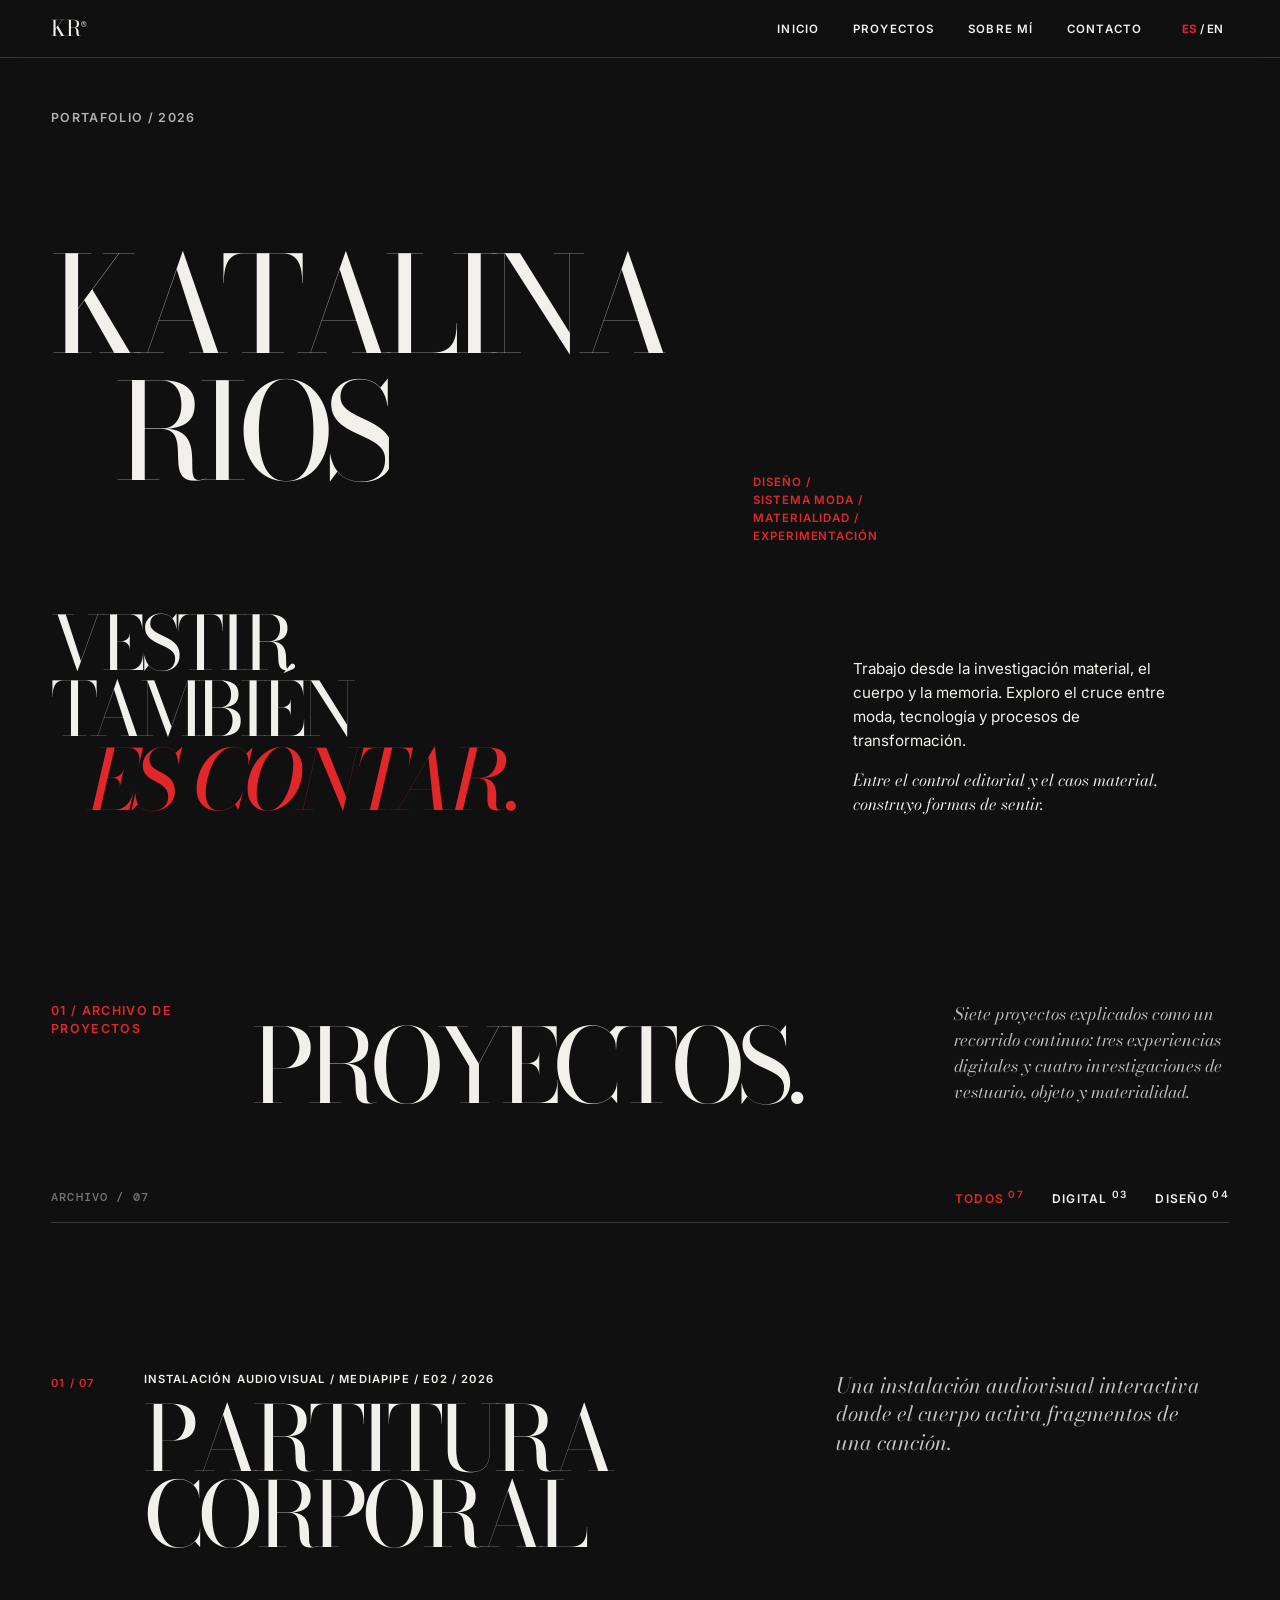
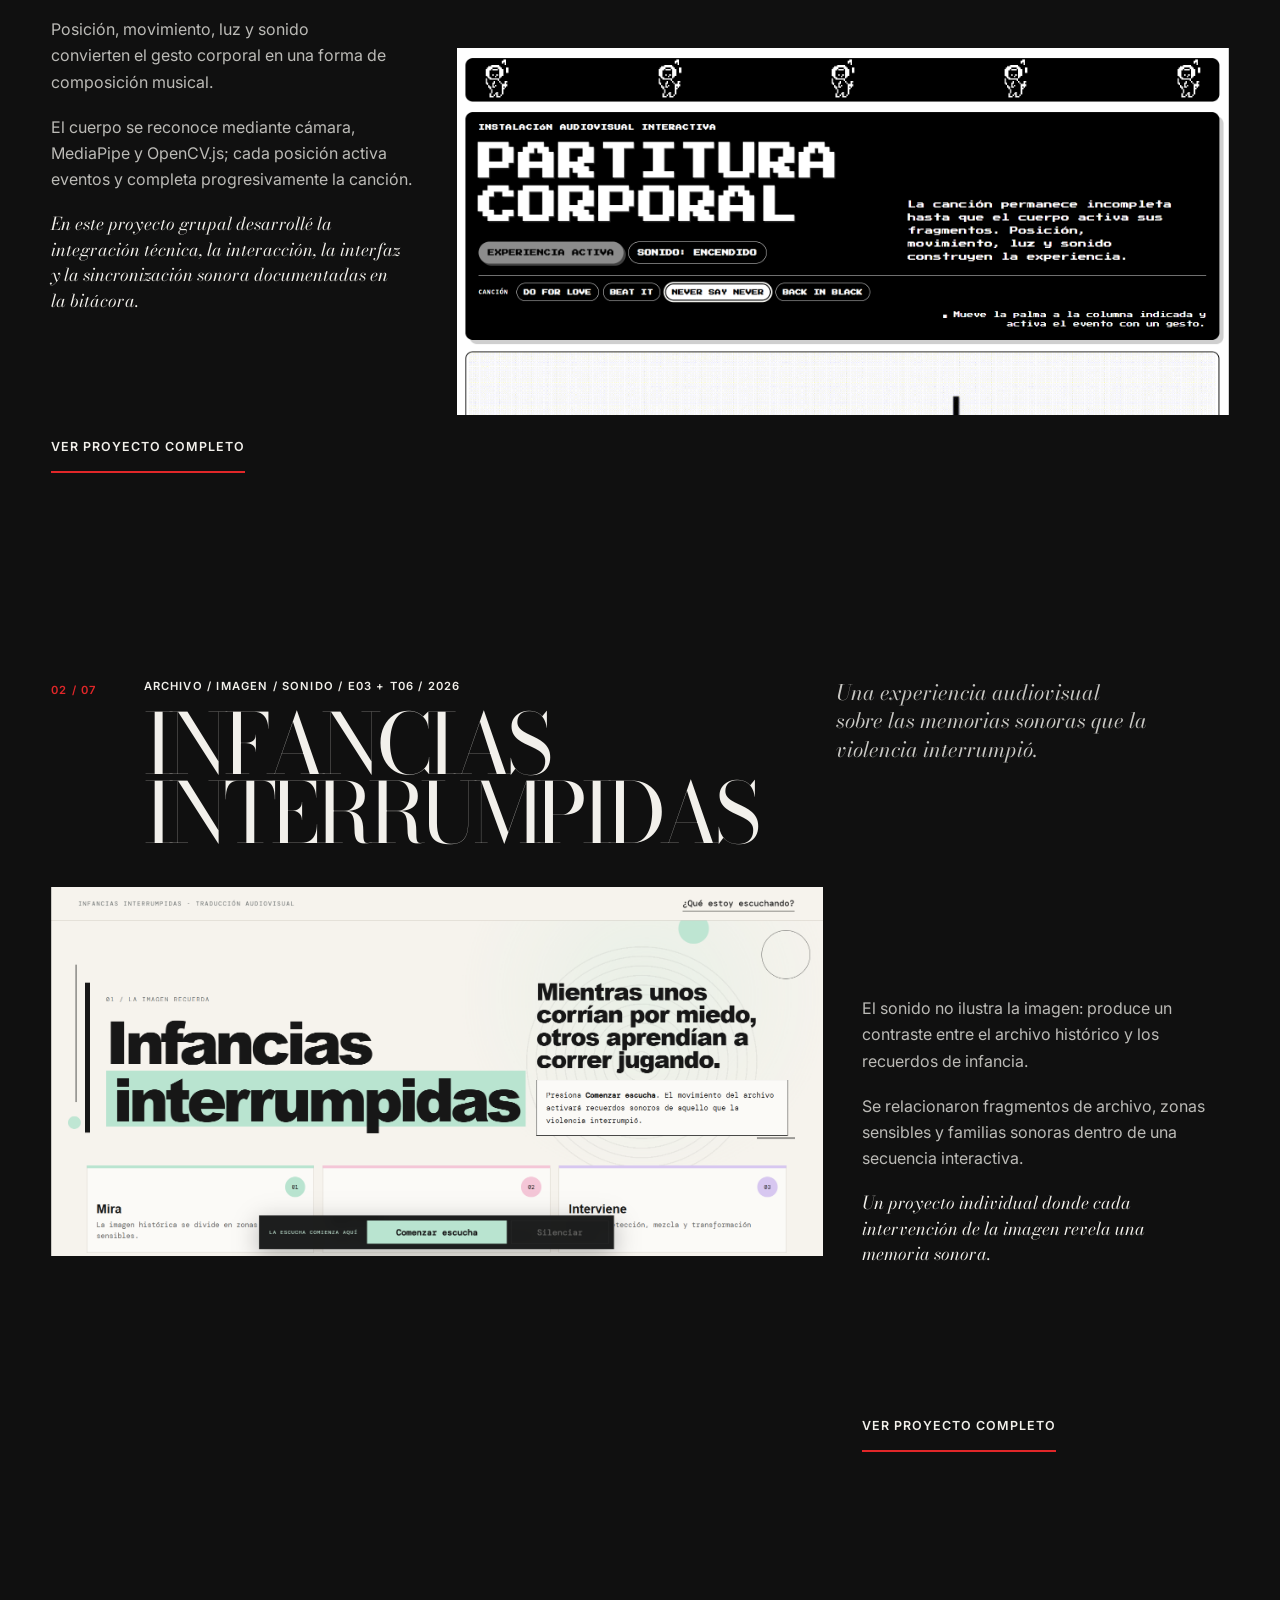
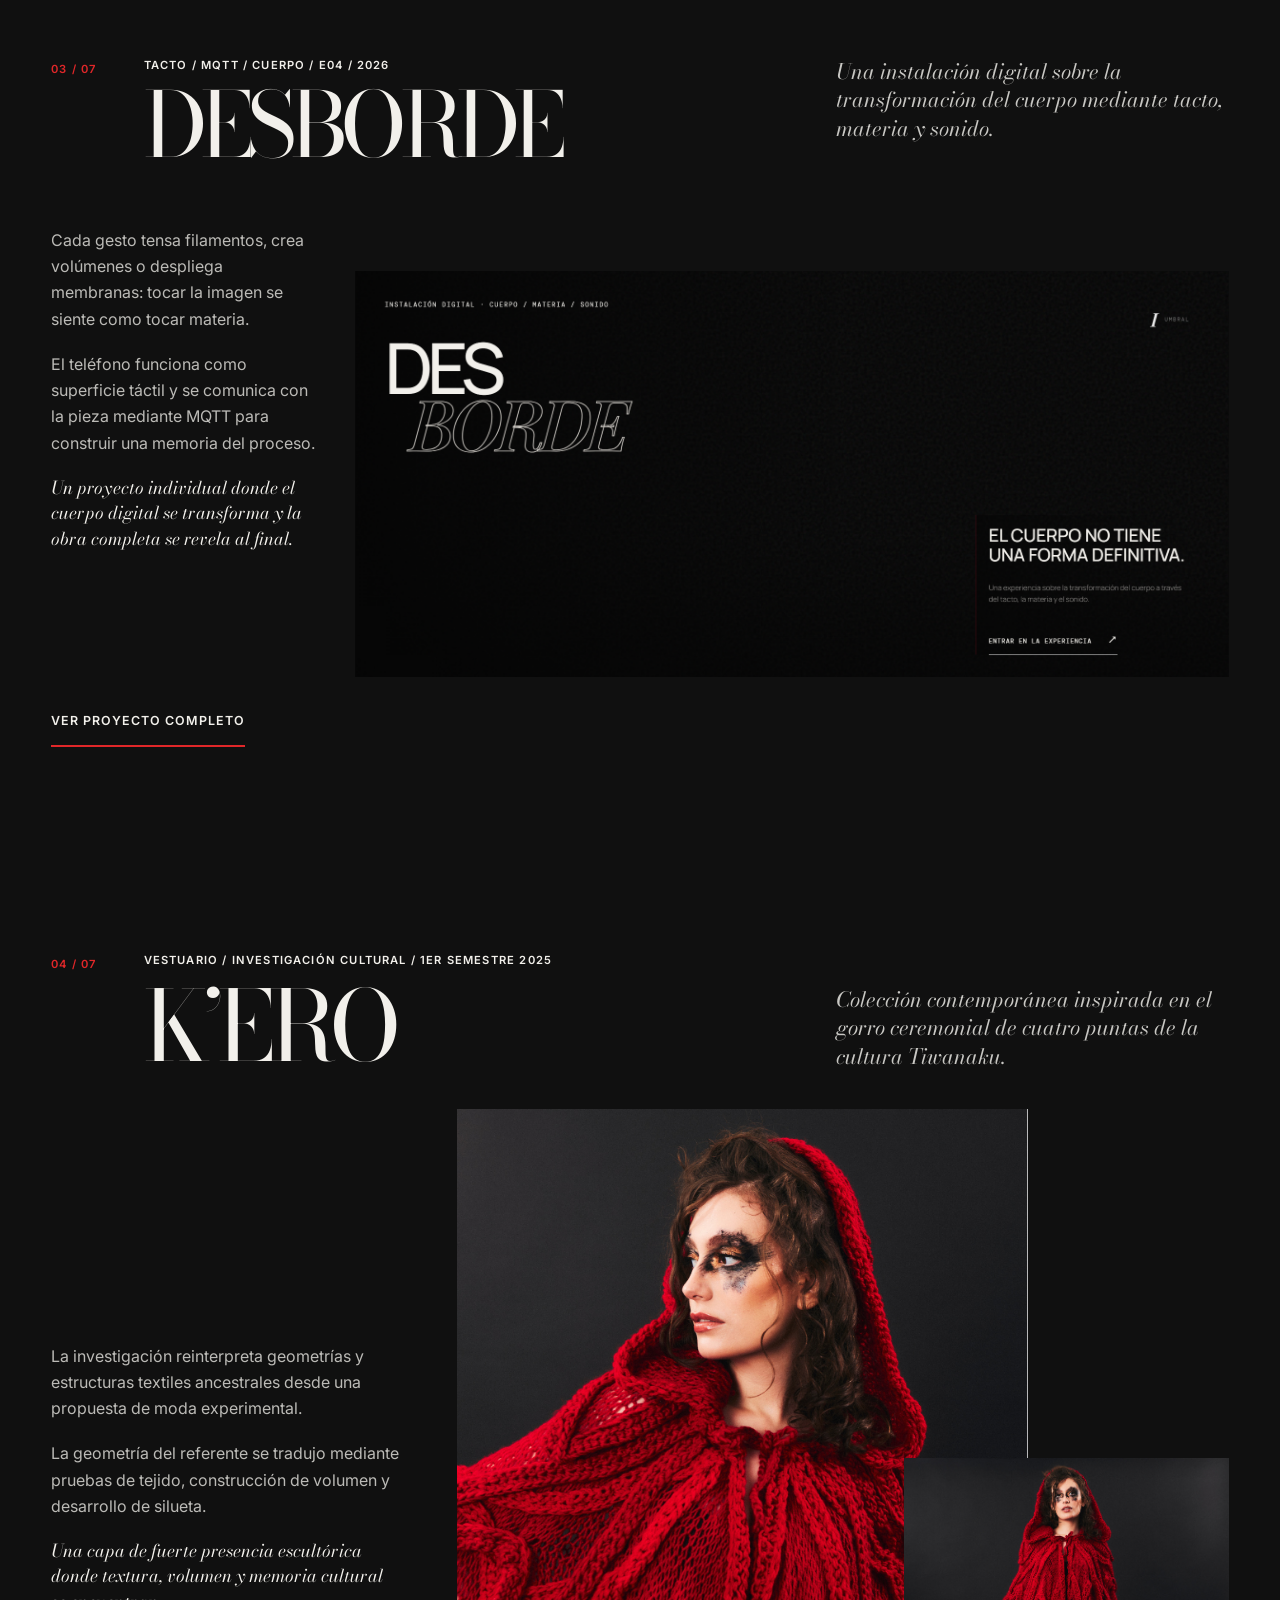
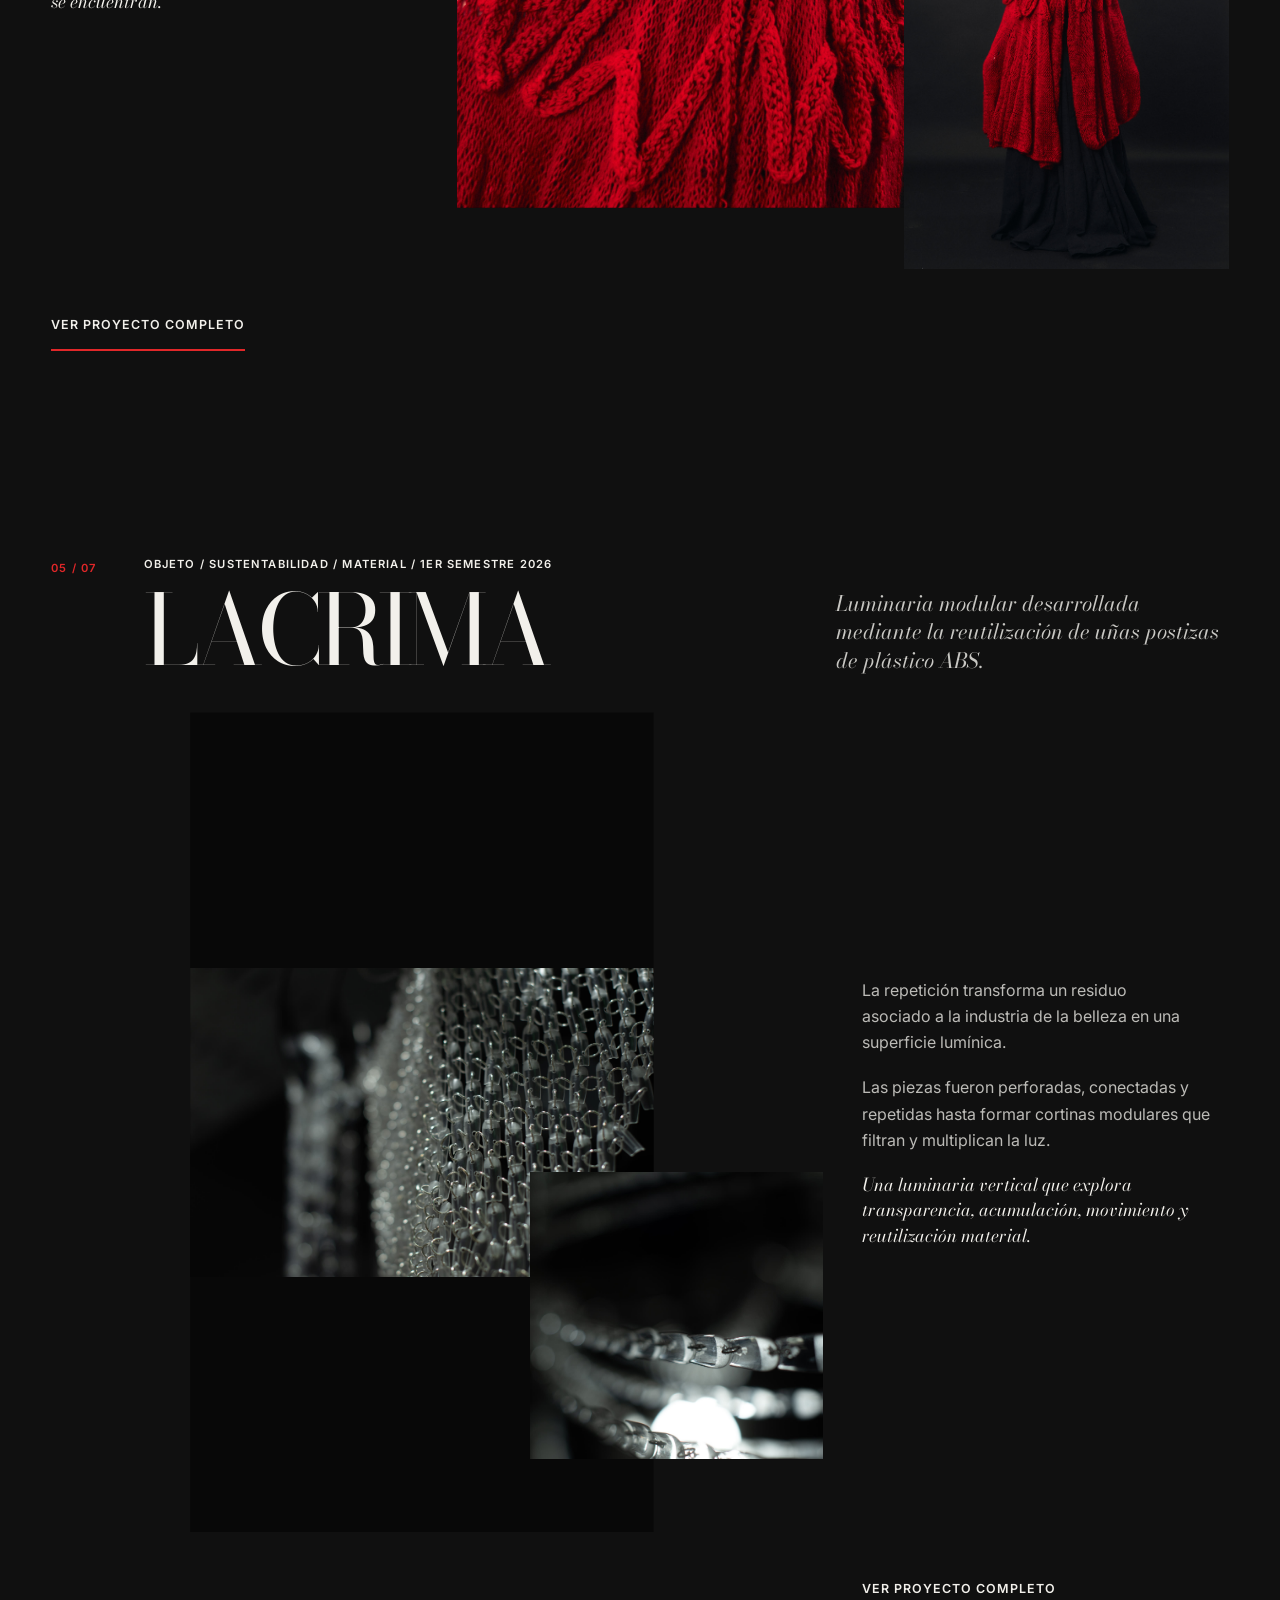
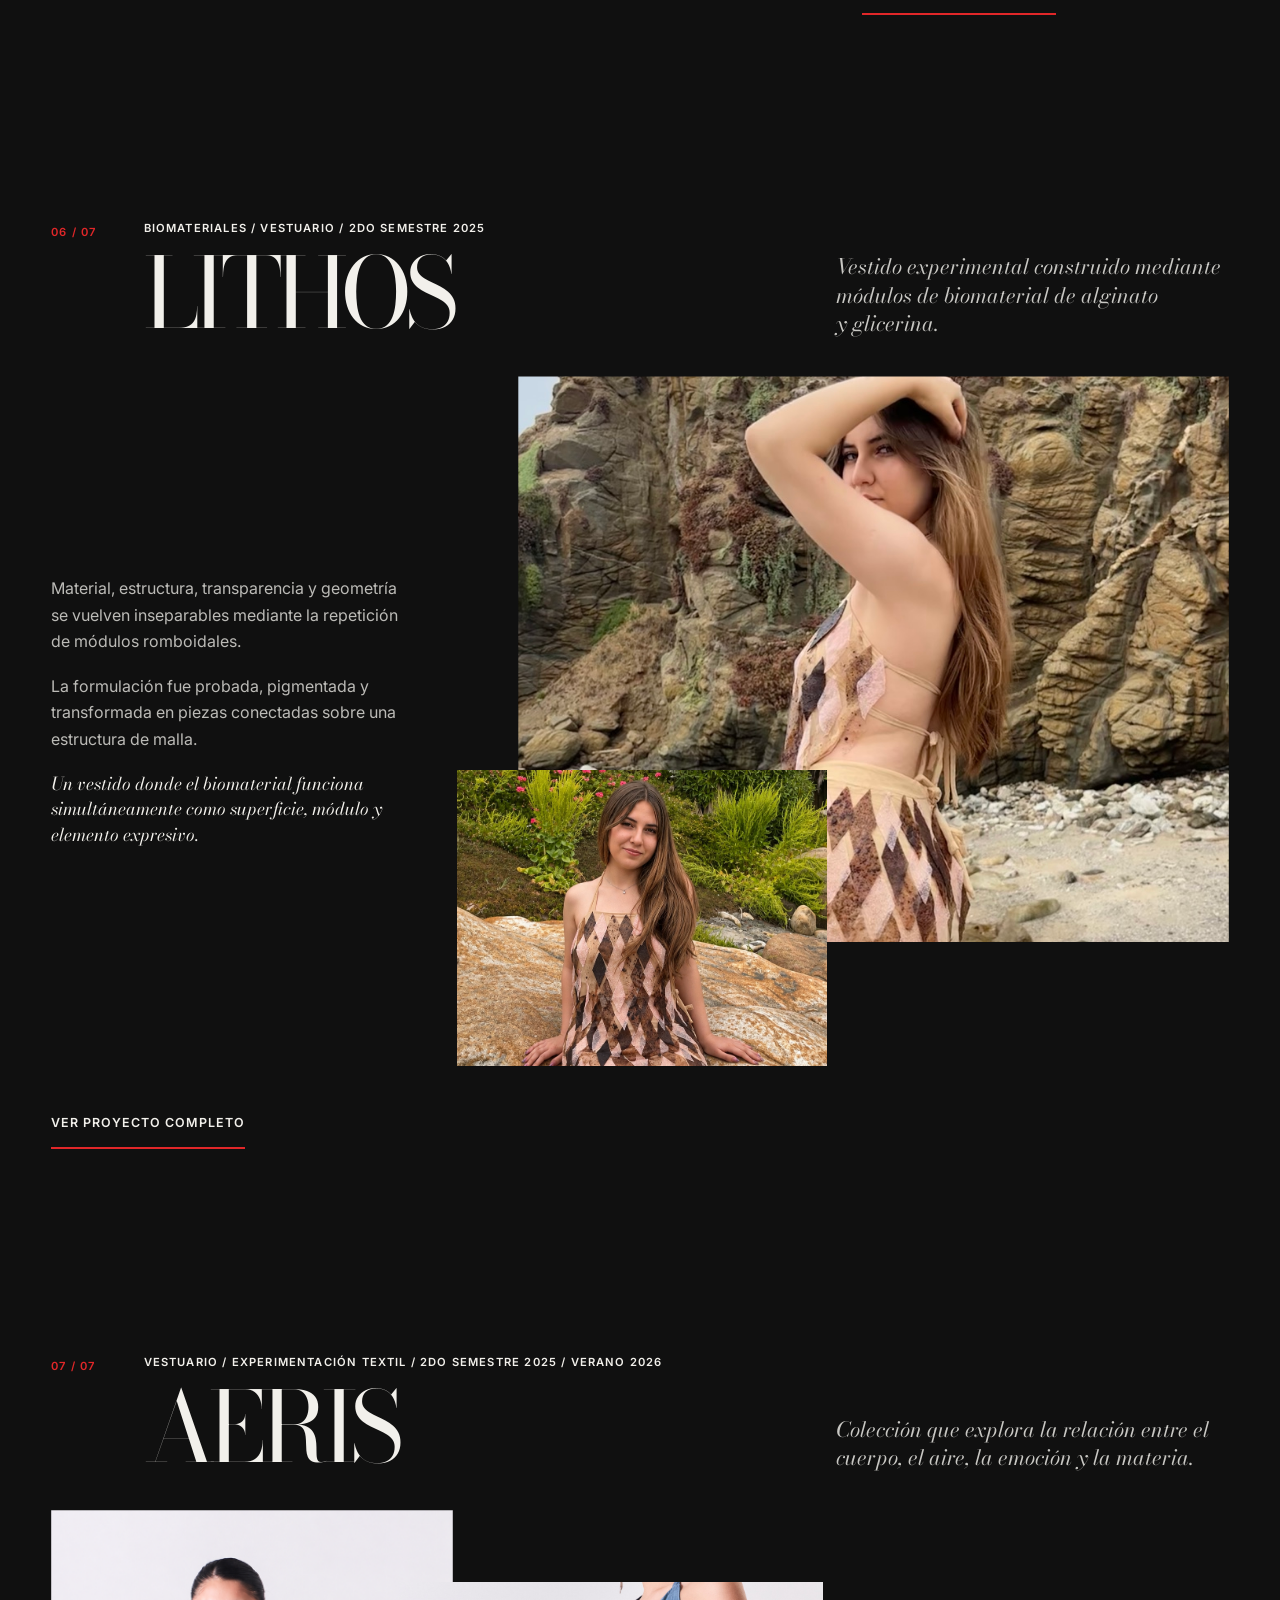
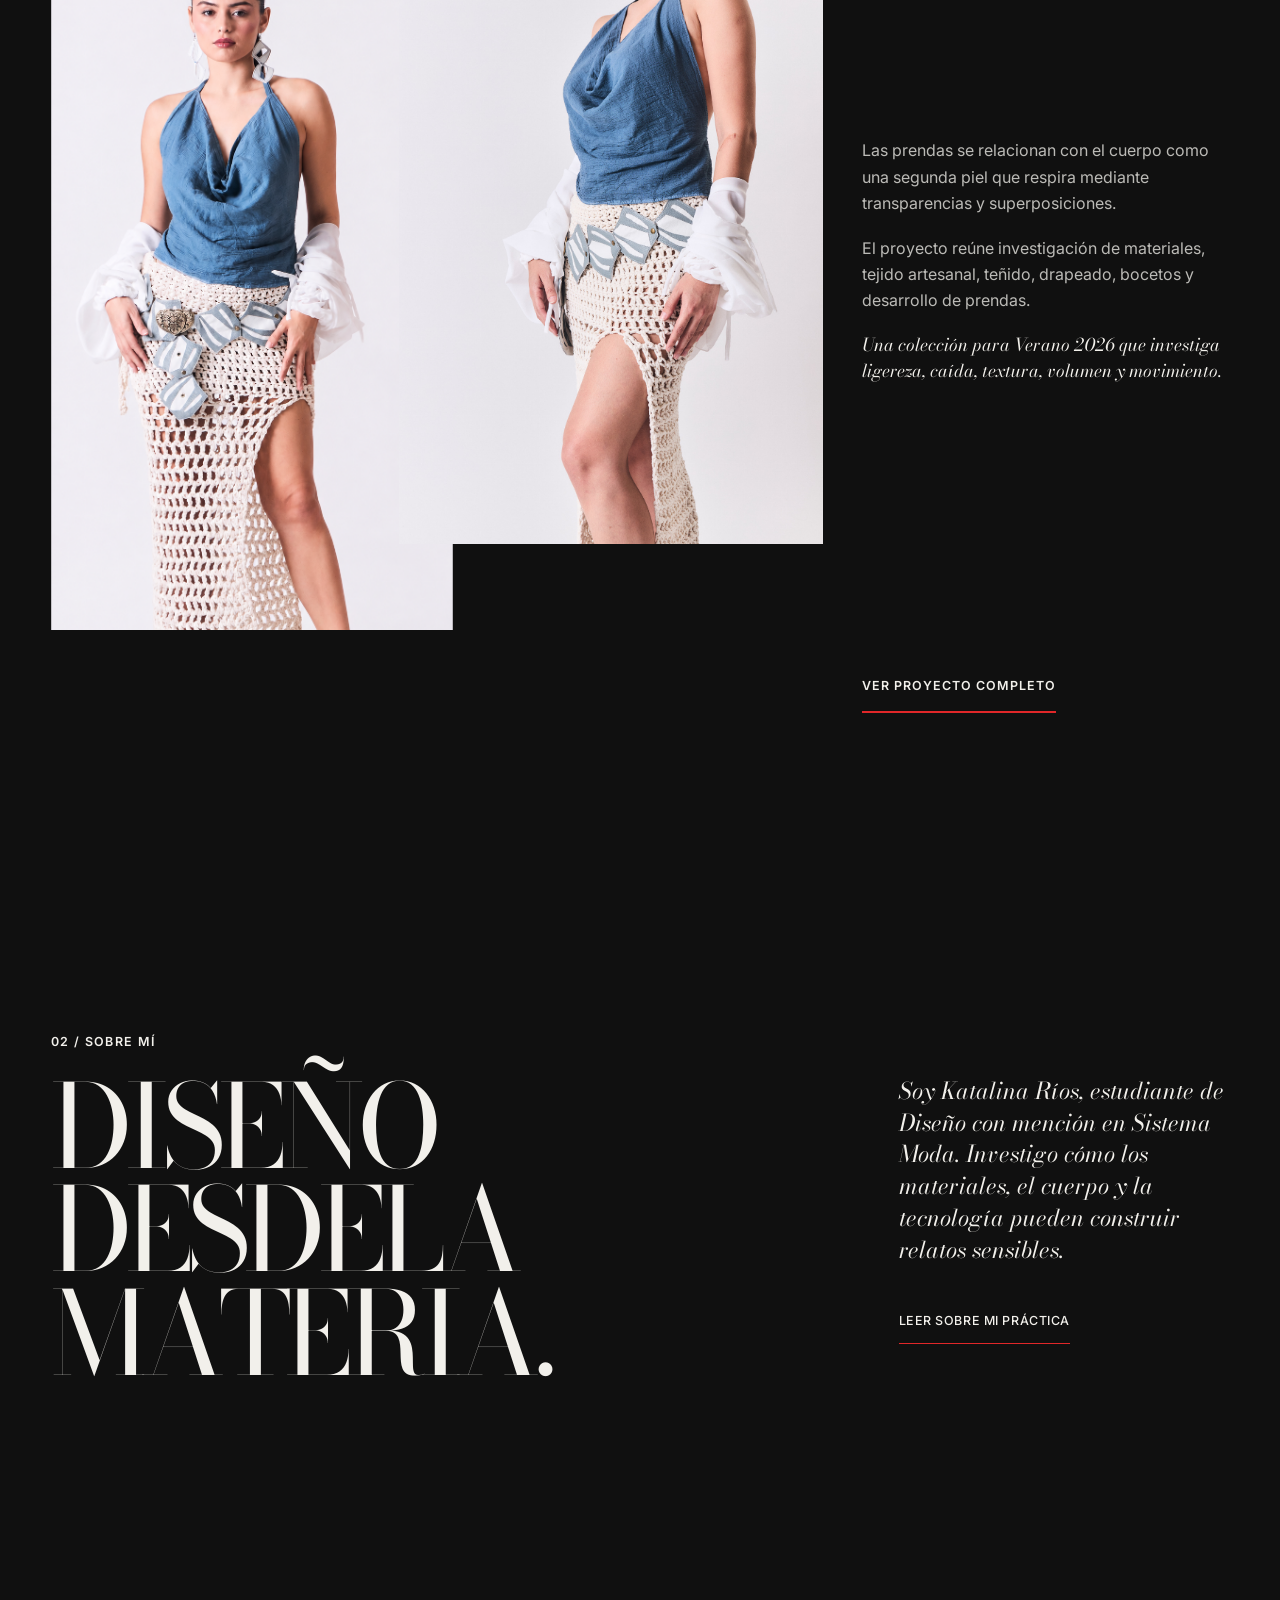
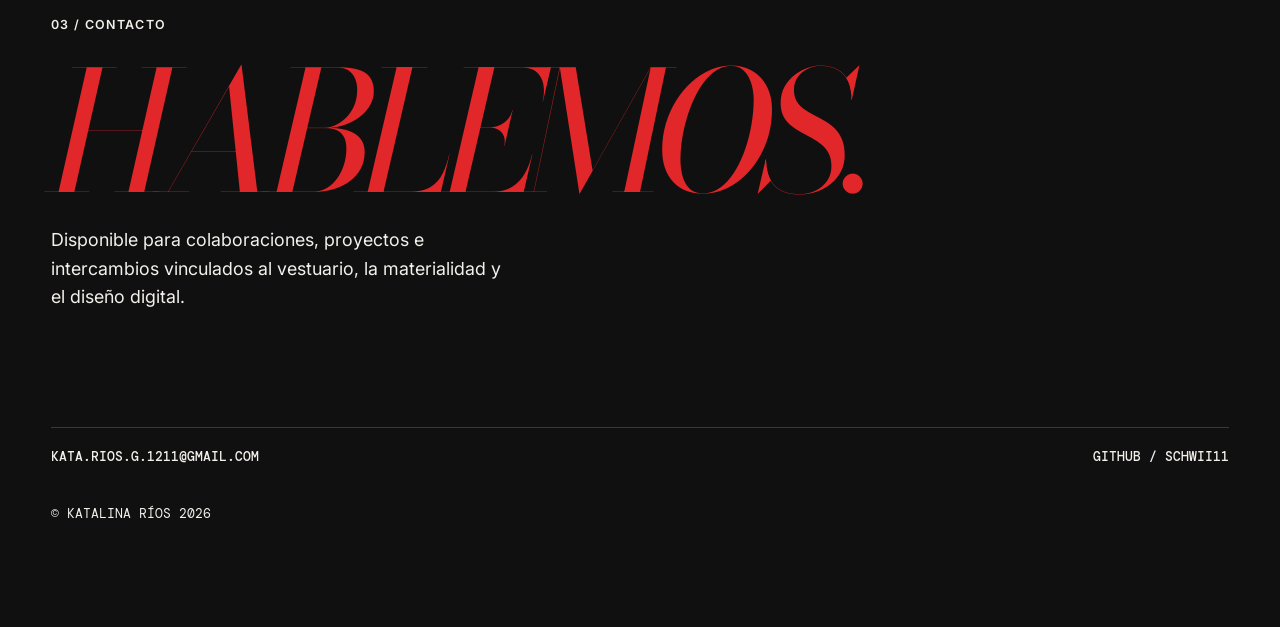
==== commit 81f0db6e: "Corregir contacto y visor de imagenes" ====
--- a/index.html
+++ b/index.html
@@ -20,6 +20,6 @@
     </section>
     <section id="proyectos" class="work section-light" aria-labelledby="work-title"><header class="section-heading reveal"><p class="eyebrow">01 / ARCHIVO DE PROYECTOS</p><h2 id="work-title">PROYECTOS.</h2><p>Siete proyectos explicados como un recorrido continuo: tres experiencias digitales y cuatro investigaciones de vestuario, objeto y materialidad.</p></header><div class="filters" role="group" aria-label="Filtrar proyectos"><button class="is-active" data-filter="all">TODOS <sup>07</sup></button><button data-filter="digital">DIGITAL <sup>03</sup></button><button data-filter="design">DISEÑO <sup>04</sup></button></div><div id="project-list" class="project-list project-archive" aria-live="polite"></div></section>
     <section class="about-preview section-dark" aria-labelledby="about-preview-title"><div><p class="eyebrow reveal">02 / SOBRE MÍ</p><h2 id="about-preview-title" class="reveal">DISEÑO DESDE<br>LA MATERIA.</h2></div><div class="about-preview__copy reveal"><p>Soy Katalina Ríos, estudiante de Diseño con mención en Sistema Moda. Investigo cómo los materiales, el cuerpo y la tecnología pueden construir relatos sensibles.</p><a class="text-link" href="about.html">LEER SOBRE MI PRÁCTICA</a></div></section>
-    <section id="contacto" class="contact section-red" aria-labelledby="contact-title"><p class="eyebrow reveal">03 / CONTACTO</p><h2 id="contact-title" class="reveal">HABLEMOS.</h2><p>Disponible para colaboraciones, proyectos e intercambios vinculados al vestuario, la materialidad y el diseño digital.</p><div class="contact__links"><a href="mailto:katalina.rios@udp.cl">KATALINA.RIOS@UDP.CL</a><a href="https://github.com/schwii11" target="_blank" rel="noreferrer">GITHUB / SCHWII11</a></div><small>© KATALINA RÍOS 2026</small></section>
+    <section id="contacto" class="contact section-red" aria-labelledby="contact-title"><p class="eyebrow reveal">03 / CONTACTO</p><h2 id="contact-title" class="reveal">HABLEMOS.</h2><p>Disponible para colaboraciones, proyectos e intercambios vinculados al vestuario, la materialidad y el diseño digital.</p><div class="contact__links"><a href="mailto:kata.rios.g.1211@gmail.com">KATA.RIOS.G.1211@GMAIL.COM</a><a href="https://github.com/schwii11" target="_blank" rel="noreferrer">GITHUB / SCHWII11</a></div><small>© KATALINA RÍOS 2026</small></section>
   </main><script src="js/projects.js"></script><script src="js/app.js"></script>
 </body></html>
--- a/css/system.css
+++ b/css/system.css
@@ -392,7 +392,7 @@
 .manifesto__name{position:relative;z-index:2;max-width:none}
 .manifesto__name>span{display:block;width:max-content;overflow:hidden;clip-path:inset(0 0 0 0)}
 .manifesto__name>span:nth-child(2){margin-left:clamp(28px,5vw,90px)}
-.intro-letter{display:inline-block;opacity:0;transform:translateY(var(--intro-y));transition:opacity .72s cubic-bezier(.16,1,.3,1) var(--intro-delay),transform .9s cubic-bezier(.16,1,.3,1) var(--intro-delay)}
+.intro-letter{display:inline-block;opacity:1;transform:none}
 .intro-space{display:inline-block;width:.22em}
 .intro-ready .intro-letter{opacity:1;transform:translateY(0)}
 .manifesto__name::after{
@@ -423,21 +423,10 @@
 }
 .manifesto__disciplines{align-self:end;padding-bottom:1rem;font-family:var(--body);font-weight:600}
 
-@media(prefers-reduced-motion:no-preference){
-  .manifesto__name>span{animation:editorialReveal .85s cubic-bezier(.16,1,.3,1) both}
-  .manifesto__name>span:nth-child(2){animation-delay:.12s}
-  .manifesto--cover h1>.chaos-word,.manifesto--cover h1>em{animation:editorialReveal .8s cubic-bezier(.16,1,.3,1) .28s both}
-  .manifesto--cover h1 em{animation-delay:.4s}
-}
-@keyframes editorialReveal{
-  from{opacity:0;clip-path:inset(0 0 100% 0);transform:translateY(28px)}
-  to{opacity:1;clip-path:inset(0);transform:translateY(0)}
-}
-
 .section-heading{position:relative}
 .section-heading::after{display:none}
 .section-heading h2{letter-spacing:-.075em}
-.section-heading h2 .chaos-letter{transform:translateY(var(--work-letter-y,0px));opacity:var(--work-opacity,1);transition:none}
+.section-heading h2 .chaos-letter{transform:none;opacity:1}
 .project-story{position:relative;isolation:isolate}
 .project-story::before{display:none}
 .project-story:nth-child(odd)::before{right:-2%}
@@ -447,9 +436,9 @@
 .project-story__outcome{position:relative;padding-left:0}
 .project-story__outcome::before{display:none}
 .project-story__visual{--image-x:0px;--image-y:0px;--detail-x:0px;--detail-y:0px;perspective:1200px}
-.project-story__primary{clip-path:inset(var(--story-mask,0%) 0 0);transform:translate3d(var(--story-primary-x,0px),var(--story-primary-y,0px),0) rotate(var(--story-rotate,0deg));transition:filter .45s ease;will-change:transform,clip-path}
-.project-story__secondary{transform:translate3d(var(--story-secondary-x,0px),var(--story-secondary-y,0px),30px) rotate(var(--story-secondary-rotate,0deg));transition:filter .45s ease;will-change:transform}
-.project-row__title h3:not(.is-chaotic) .chaos-letter{transform:translateY(var(--story-letter-y,0px));transition:none}
+.project-story__primary{clip-path:inset(0);transform:none;transition:filter .45s ease}
+.project-story__secondary{transform:none;transition:filter .45s ease}
+.project-row__title h3:not(.is-chaotic) .chaos-letter{transform:none}
 .project-story:hover .project-story__primary{filter:saturate(1.08) contrast(1.03)}
 .project-story:hover .project-story__secondary{filter:saturate(1.12)}
 .project-story__deep-link{font-family:var(--body);font-weight:600;letter-spacing:.08em;color:var(--paper);border-bottom:2px solid var(--red);padding-bottom:.35rem}
@@ -470,10 +459,9 @@
 .about-opening::after,.about-method::after{display:none}
 .about-opening h1 em,.about-focus h2 em,.about-method h2 em,.about-closing h2 em{color:var(--red)}
 .about-focus__copy,.about-method__copy{border-left:3px solid var(--red);padding-left:clamp(18px,2vw,30px)}
-.about-focus h2:not(.is-chaotic) .chaos-letter,.about-method h2:not(.is-chaotic) .chaos-letter,.about-closing h2:not(.is-chaotic) .chaos-letter{transform:translateY(var(--about-letter-y,0px));transition:none}
-.about-focus__copy,.about-focus__interests,.about-method__copy,.about-method__tools,.about-method__formation,.about-closing>p,.about-contact{transform:translateY(var(--about-copy-y,0px));will-change:transform}
-.about-method__tools{translate:var(--about-group-gap,0px) 0}
-.about-method__formation{translate:var(--about-group-gap-neg,0px) 0}
+.about-focus h2:not(.is-chaotic) .chaos-letter,.about-method h2:not(.is-chaotic) .chaos-letter,.about-closing h2:not(.is-chaotic) .chaos-letter{transform:none}
+.about-focus__copy,.about-focus__interests,.about-method__copy,.about-method__tools,.about-method__formation,.about-closing>p,.about-contact{transform:none}
+.about-method__tools,.about-method__formation{translate:none}
 .about-focus__interests .eyebrow,.about-method__tools .eyebrow,.about-method__formation .eyebrow{color:var(--red)}
 @media(max-width:800px){
   .about-opening::after,.about-method::after{right:-20%;opacity:.6}
@@ -521,8 +509,8 @@
 .project-row__title h3{color:var(--paper)}
 .project-row__title h3.is-chaotic .chaos-letter:nth-child(2n),
 .project-row__title h3.is-chaotic .chaos-letter:nth-child(5n){color:var(--red)}
-.project-story__primary{transform:translate3d(var(--story-primary-x,0px),var(--story-primary-y,0px),0) rotate(var(--story-rotate,0deg))}
-.project-story__secondary,.project-story:nth-child(even) .project-story__secondary{transform:translate3d(var(--story-secondary-x,0px),var(--story-secondary-y,0px),30px) rotate(var(--story-secondary-rotate,0deg))!important}
+.project-story__primary{transform:none}
+.project-story__secondary,.project-story:nth-child(even) .project-story__secondary{transform:none!important}
 .project-story__collage img{filter:none!important}
 .project-story--digital .project-story__visual{align-self:start}
 .project-story--digital .project-story__collage{background:transparent}
@@ -567,6 +555,12 @@
   .project-story__summary{grid-column:2;max-width:31ch}
 }
 
+@media(max-width:600px){
+  .section-heading h2,.contact h2{max-width:100%;font-size:clamp(3.2rem,18vw,4.4rem);line-height:.84}
+  .project-row__title h3,.project-story[data-project="escuchar-la-imagen"] .project-row__title h3{max-width:100%;font-size:clamp(2.15rem,10vw,3.1rem);line-height:.88}
+  .project-row__title .chaos-word{max-width:100%}
+}
+
 /* About sin retrato: identidad construida con tipografía, texto y retícula. */
 .about-opening{
   min-height:min(86svh,820px);
@@ -618,3 +612,10 @@
   .about-focus__statement h2{max-width:8ch;font-size:clamp(3.2rem,14vw,5rem);line-height:.88}
   .about-focus__interests{grid-column:2/5;padding-left:0}
 }
+
+/* Cierre responsive: ningún titular amplía el lienzo durante o después del ensamblaje. */
+@media(max-width:600px){
+  .section-heading h2,.contact h2{max-width:100%;font-size:clamp(3rem,16vw,4rem)!important;line-height:.86}
+  .project-archive .project-row__title h3,
+  .project-story[data-project="escuchar-la-imagen"] .project-row__title h3{max-width:100%;font-size:clamp(2rem,8.8vw,2.8rem)!important;line-height:.9}
+}
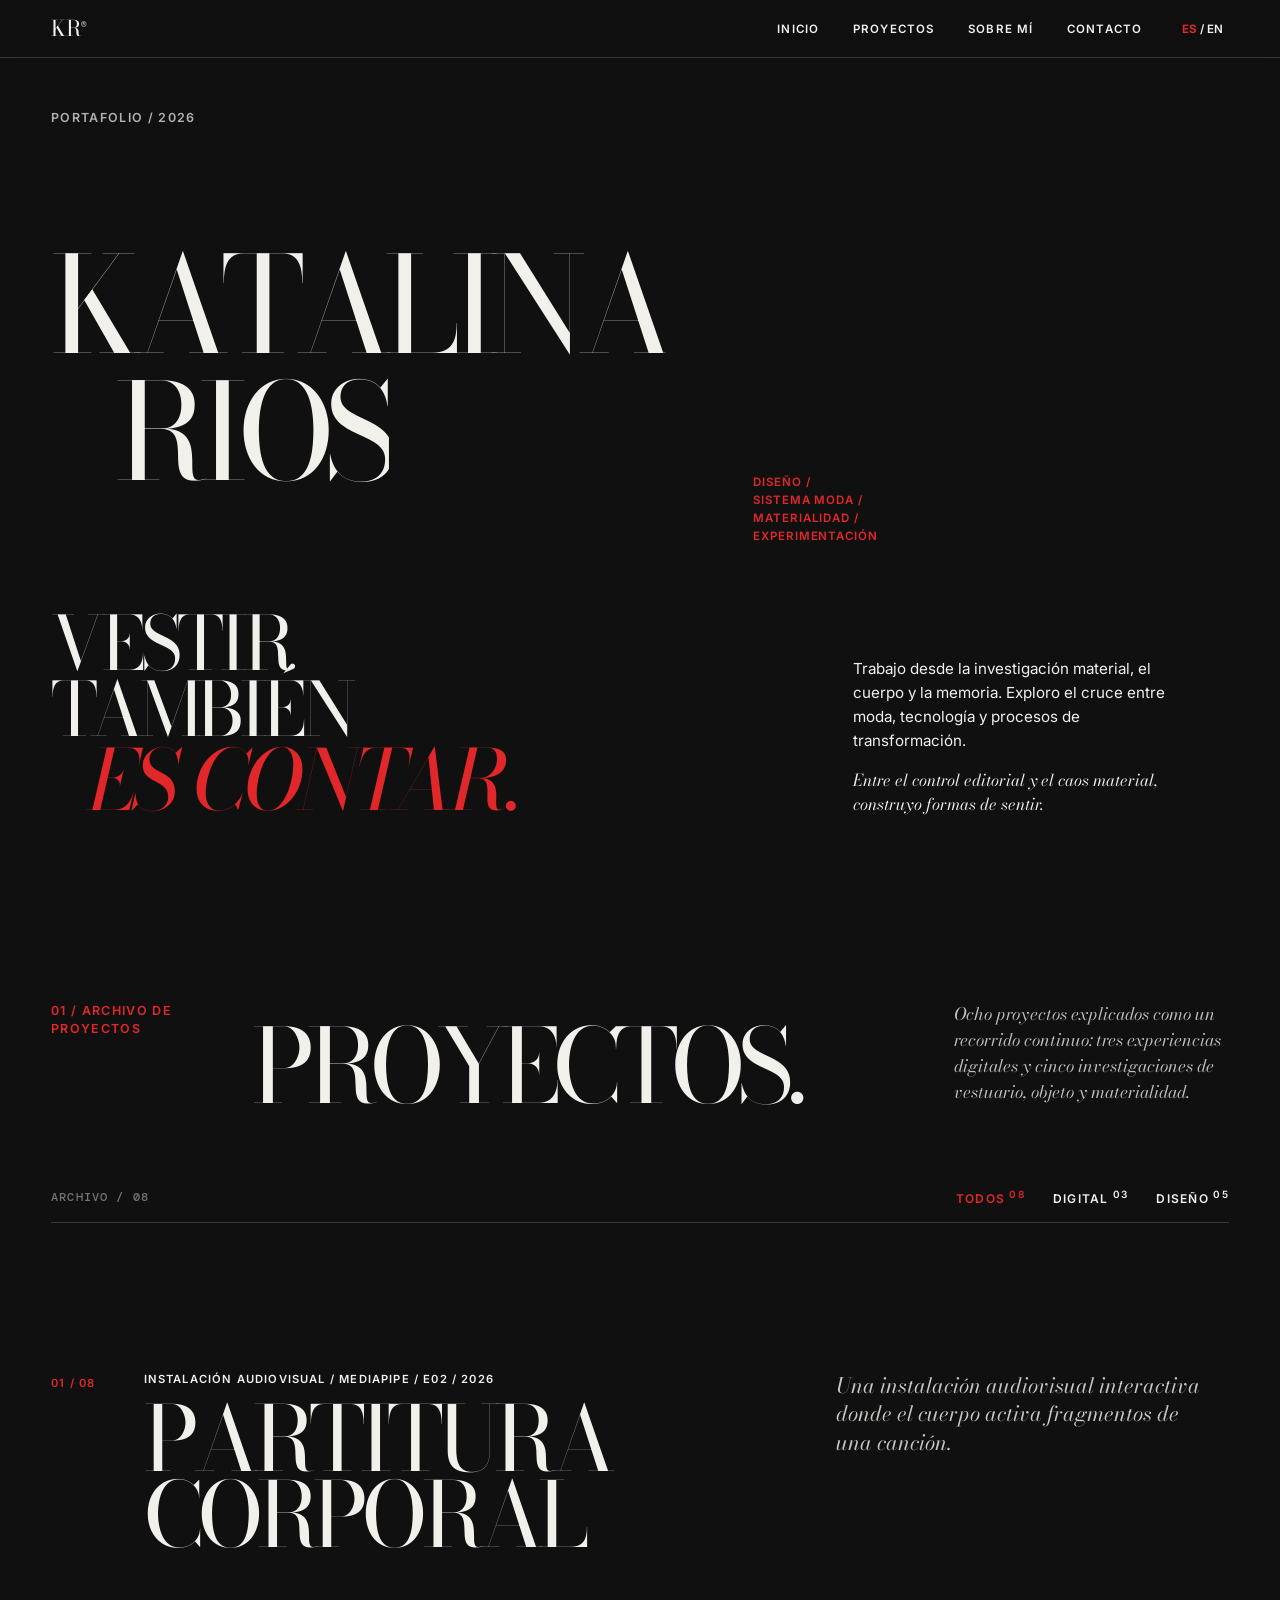
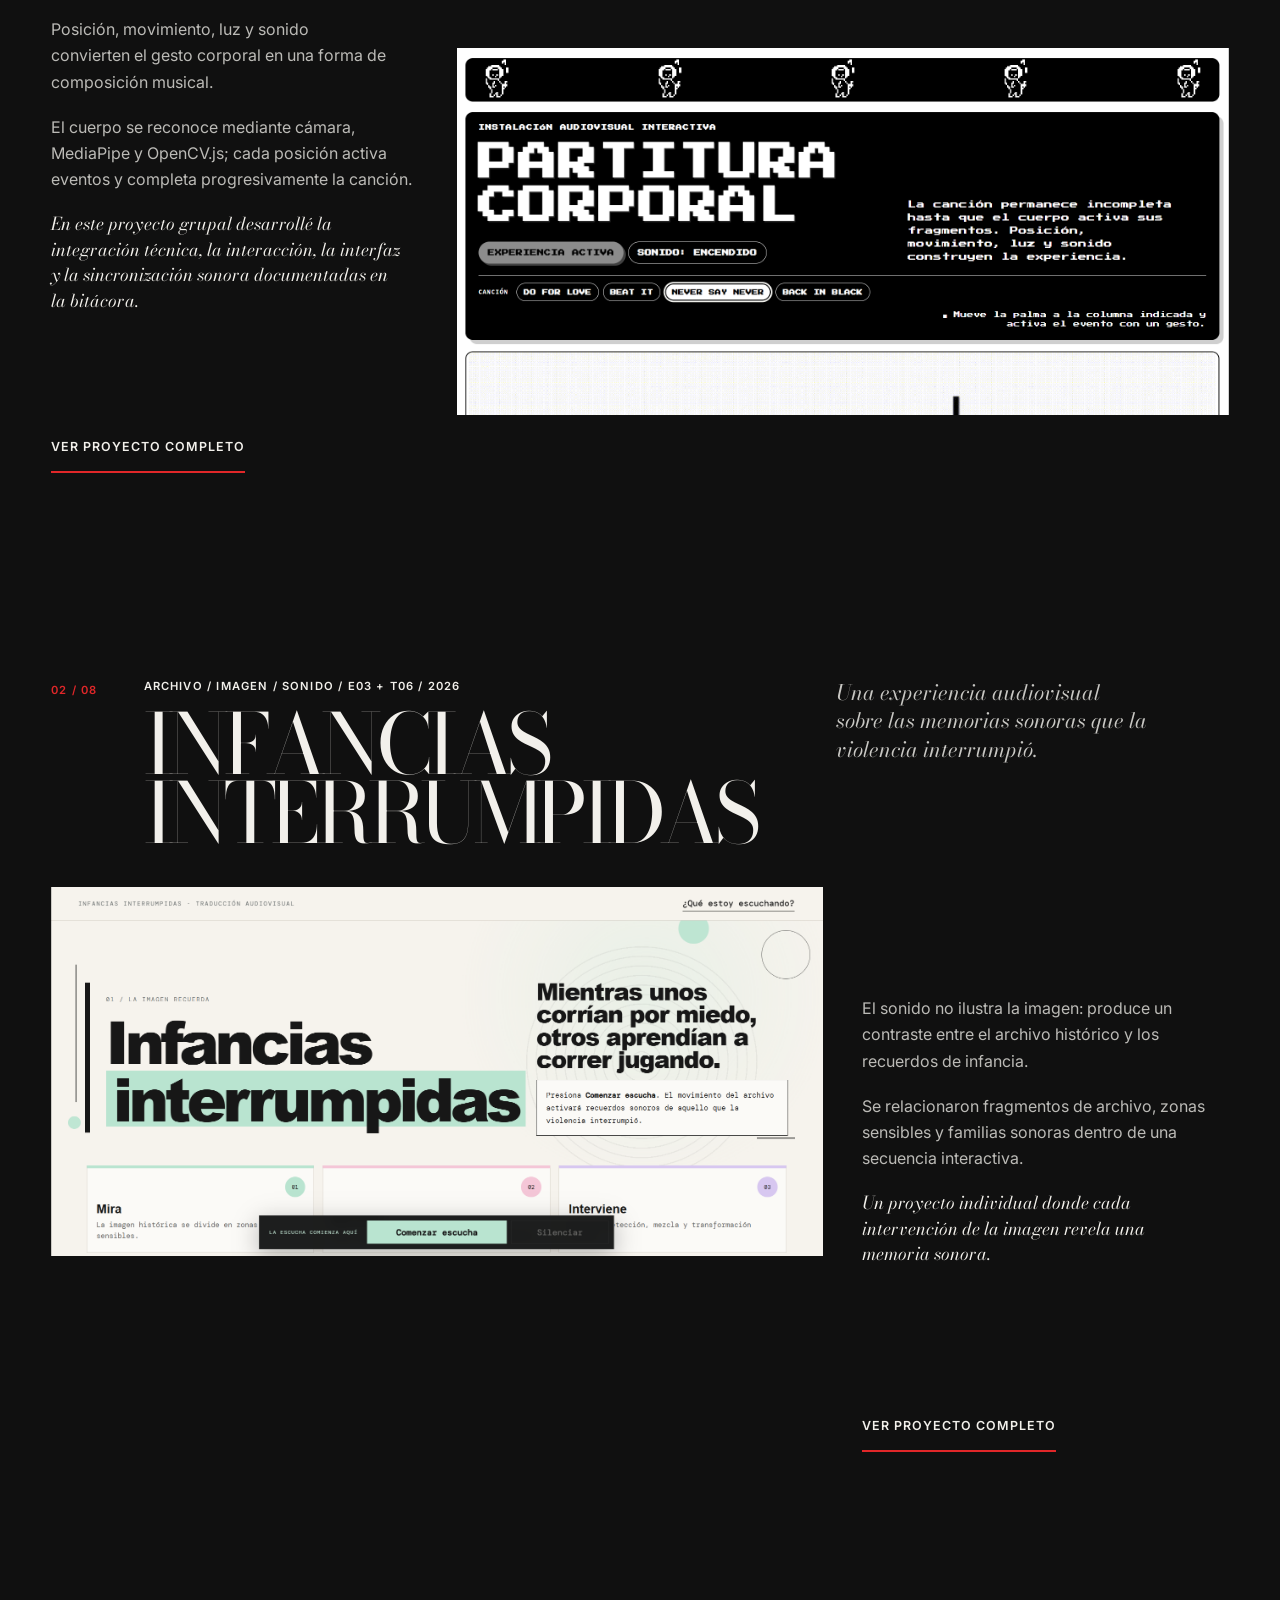
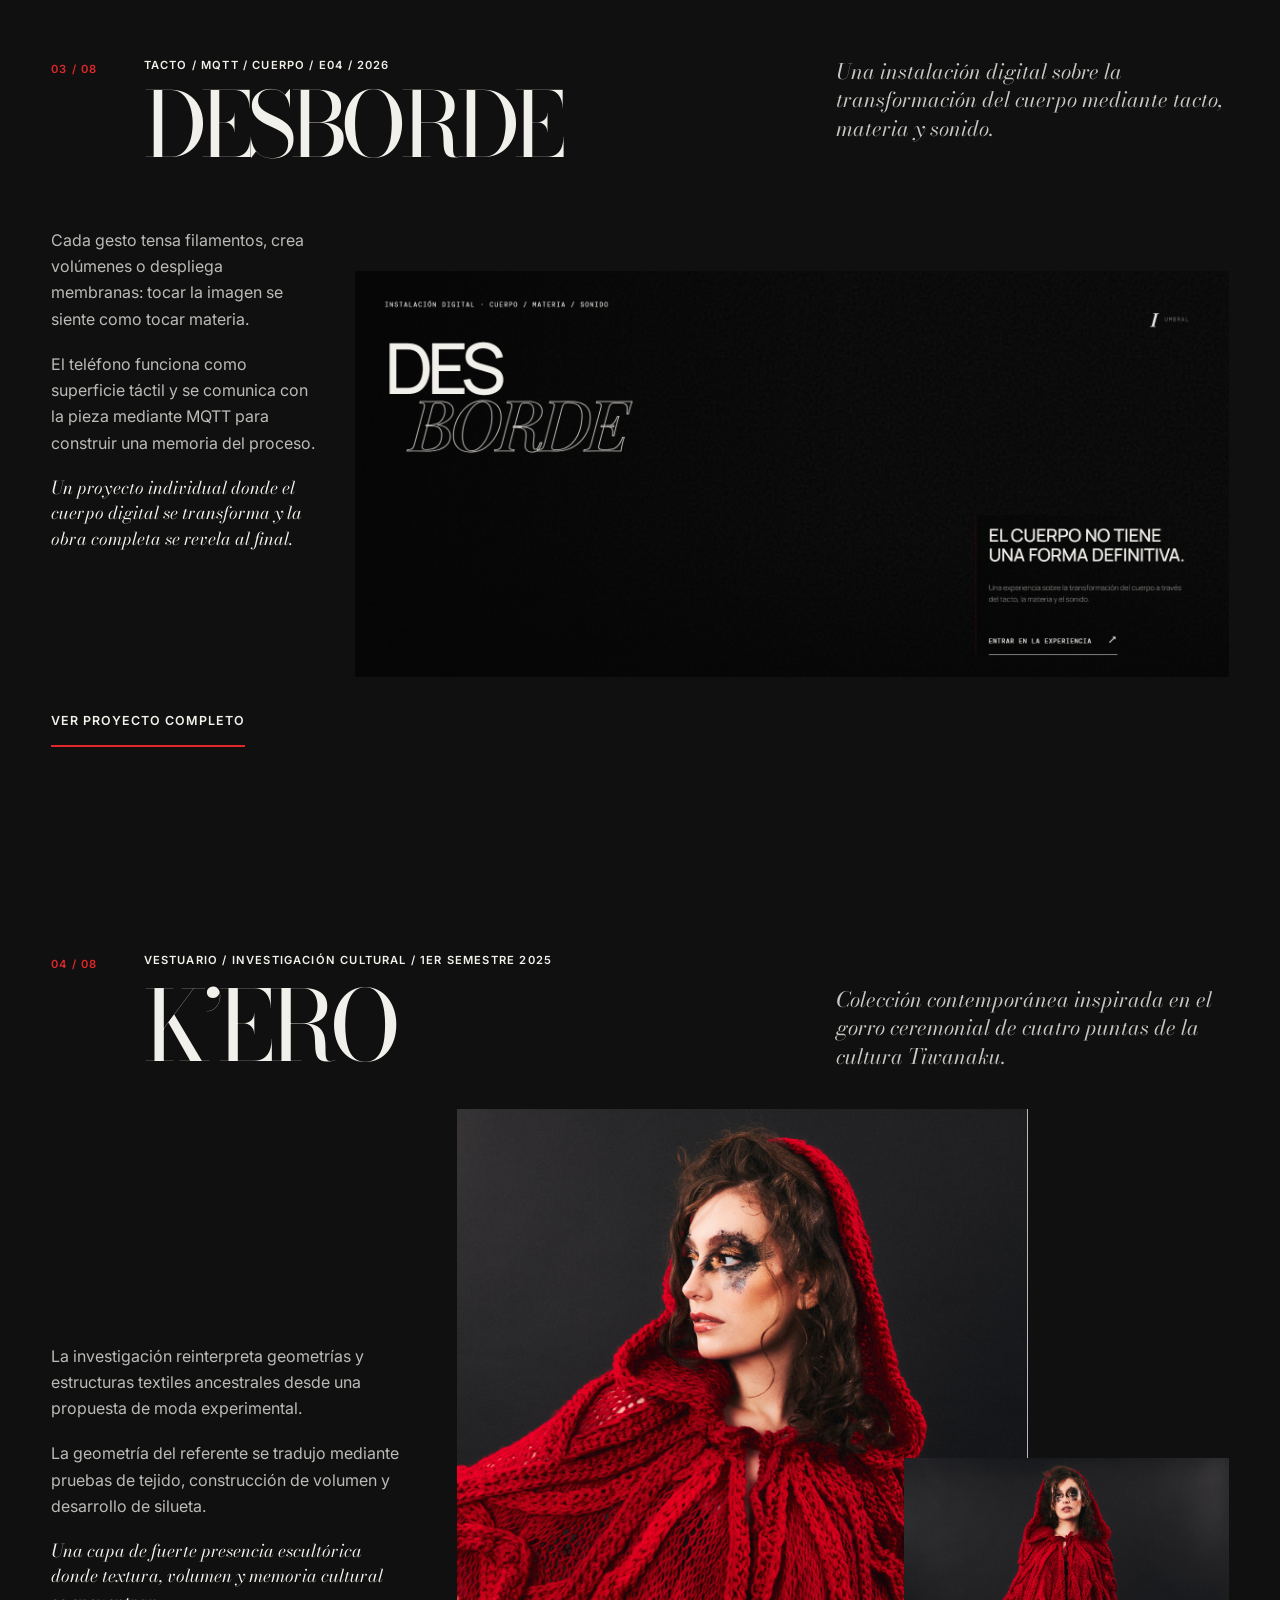
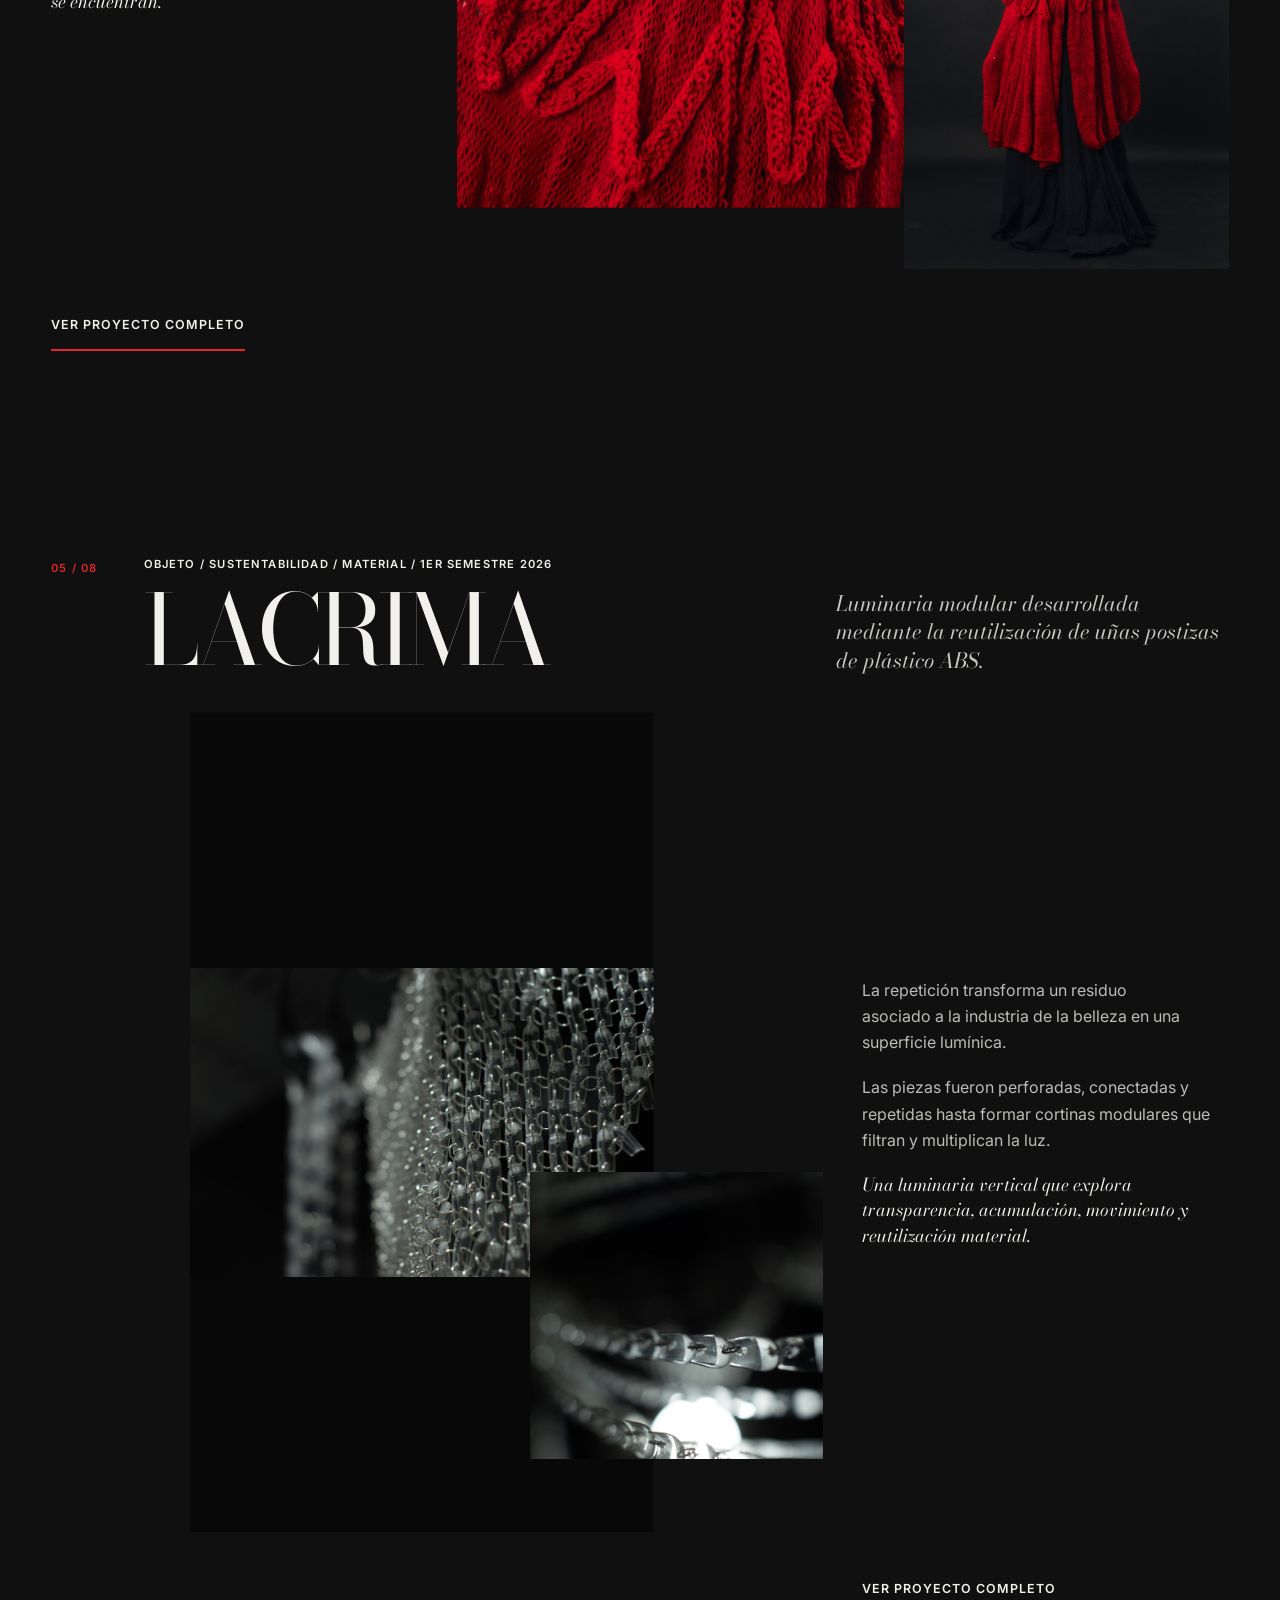
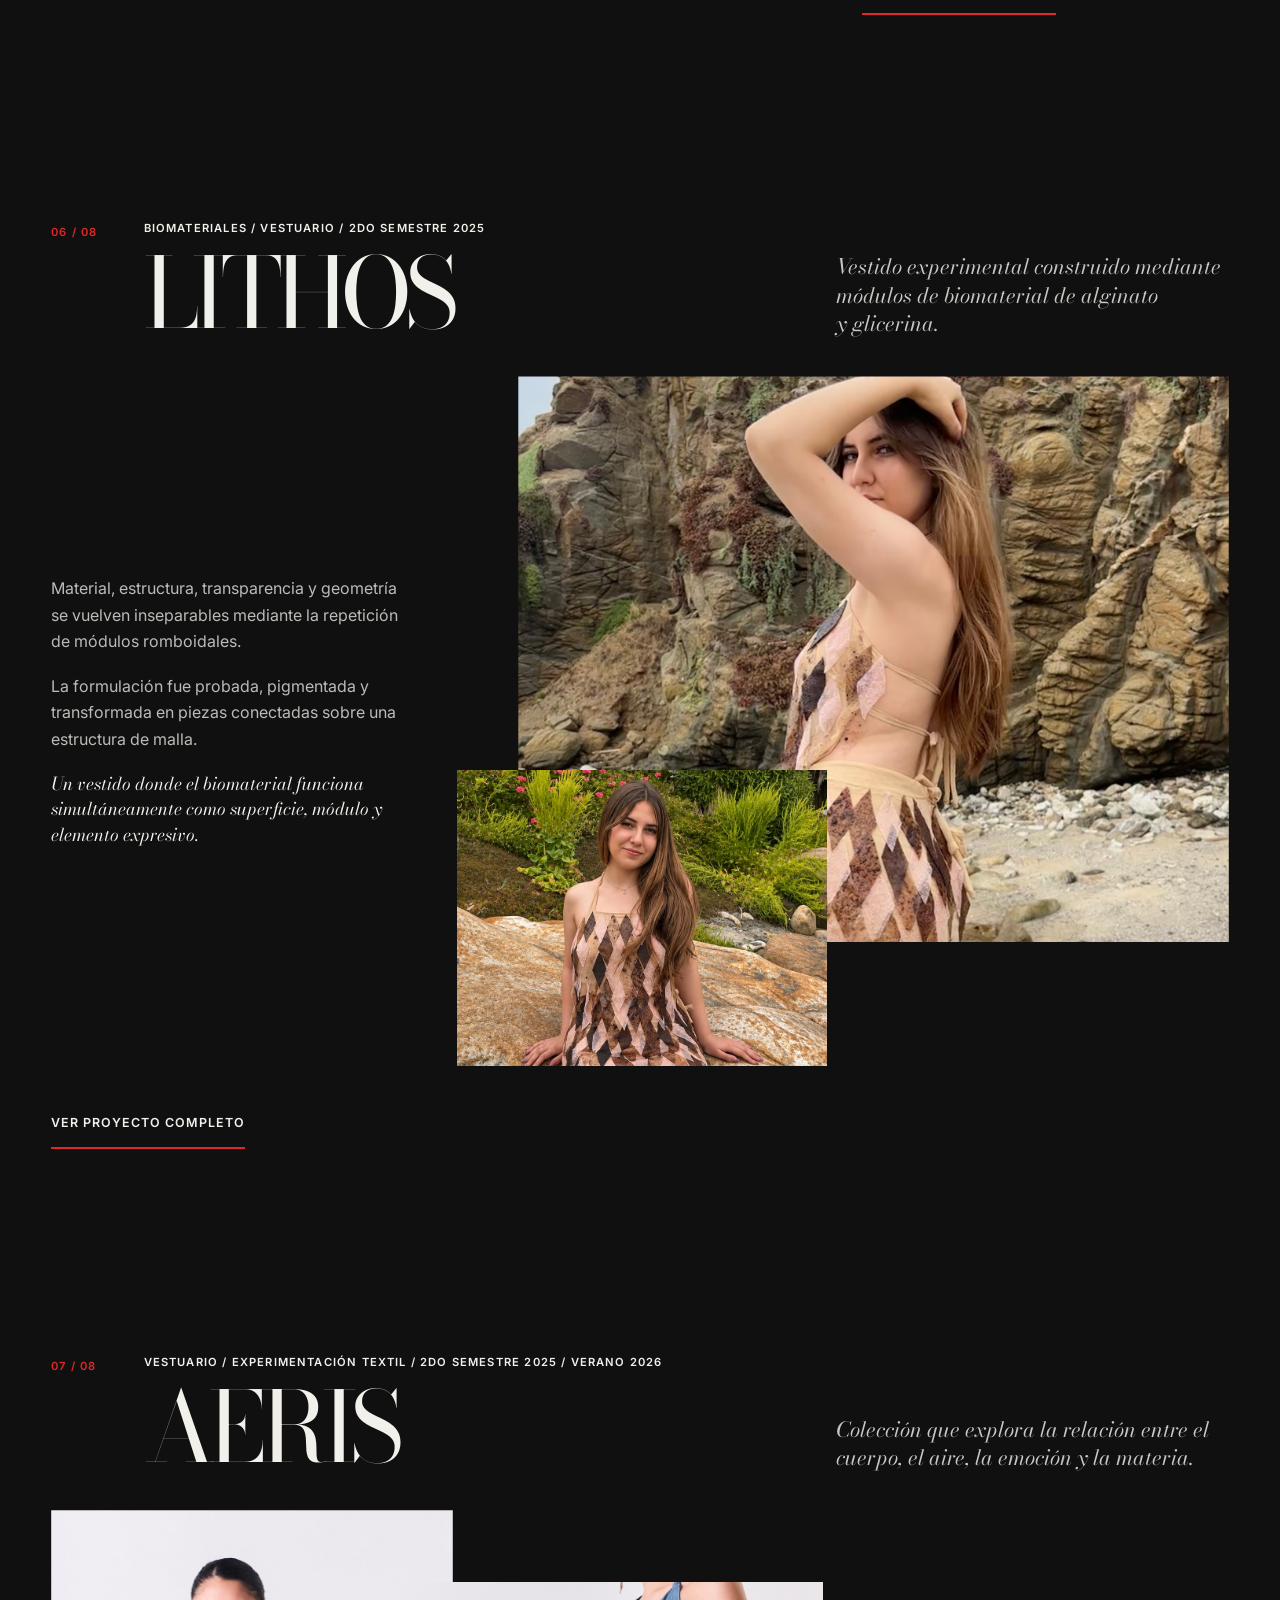
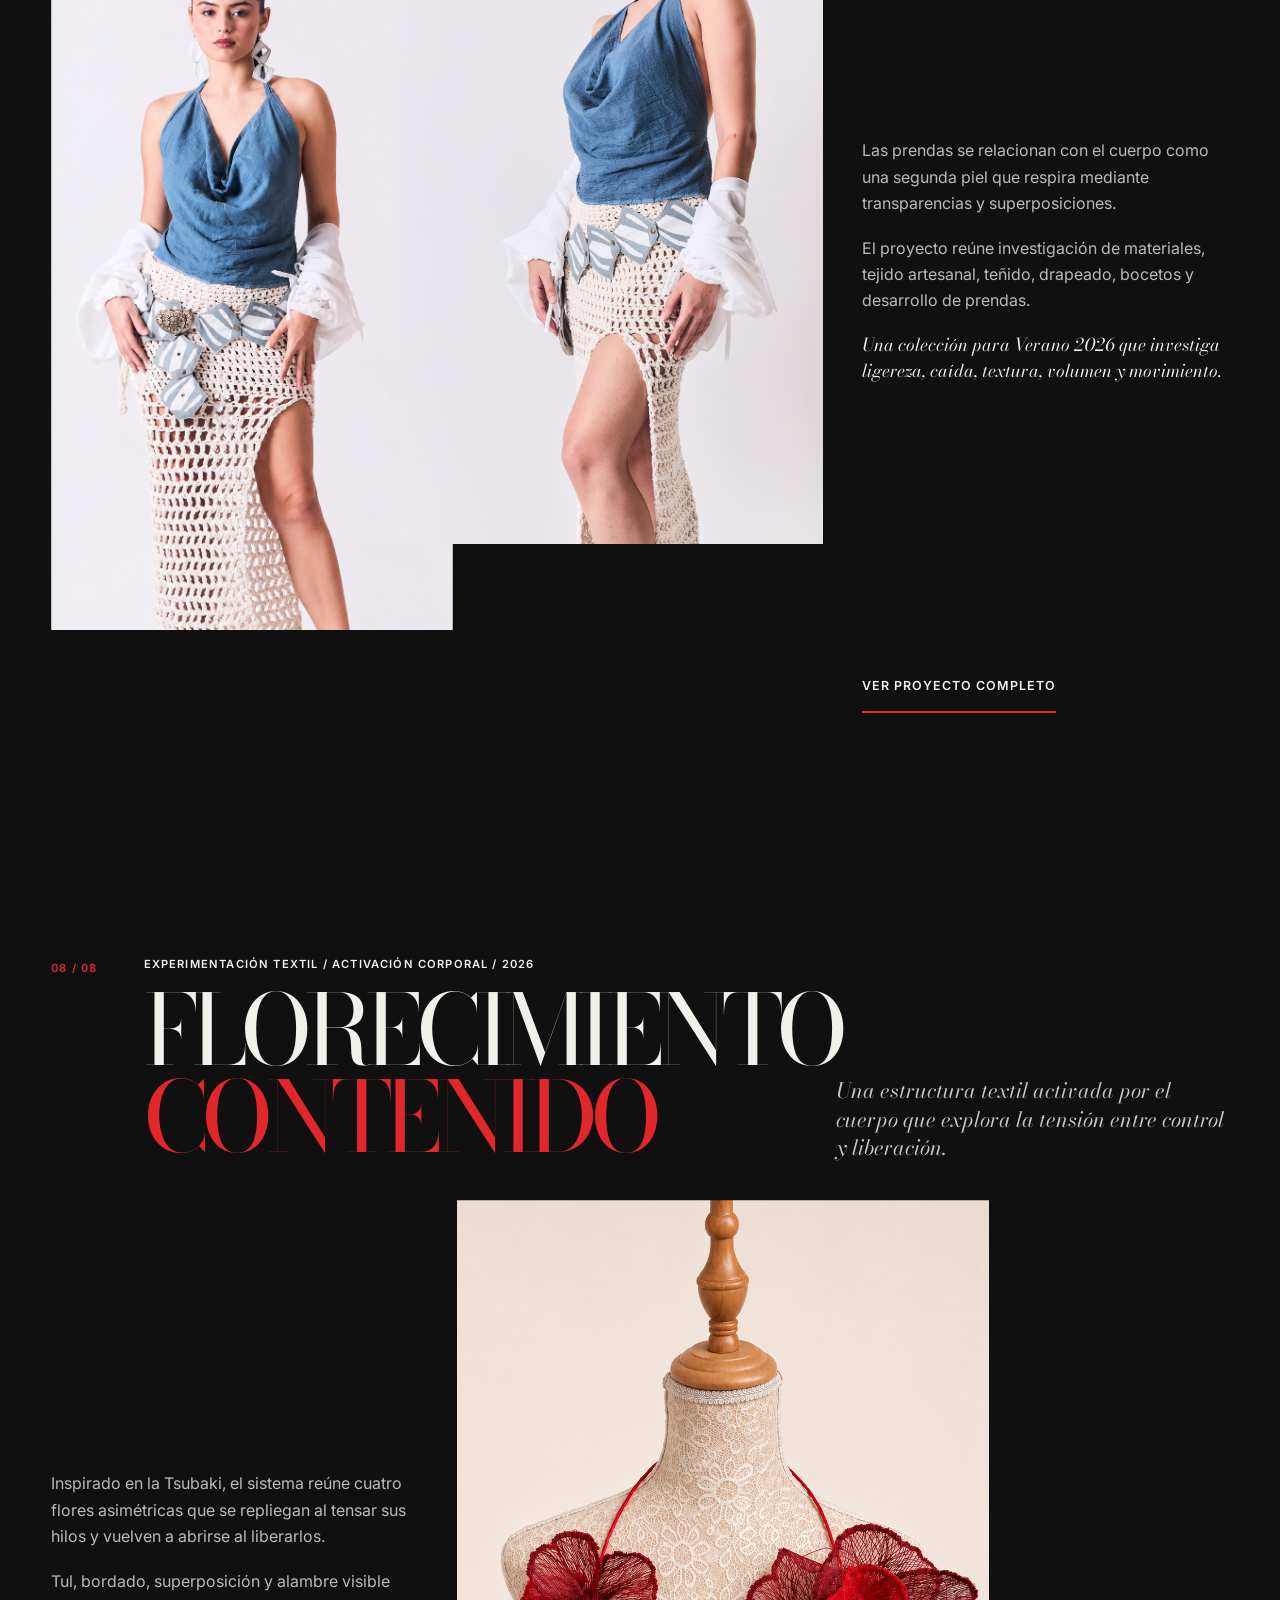
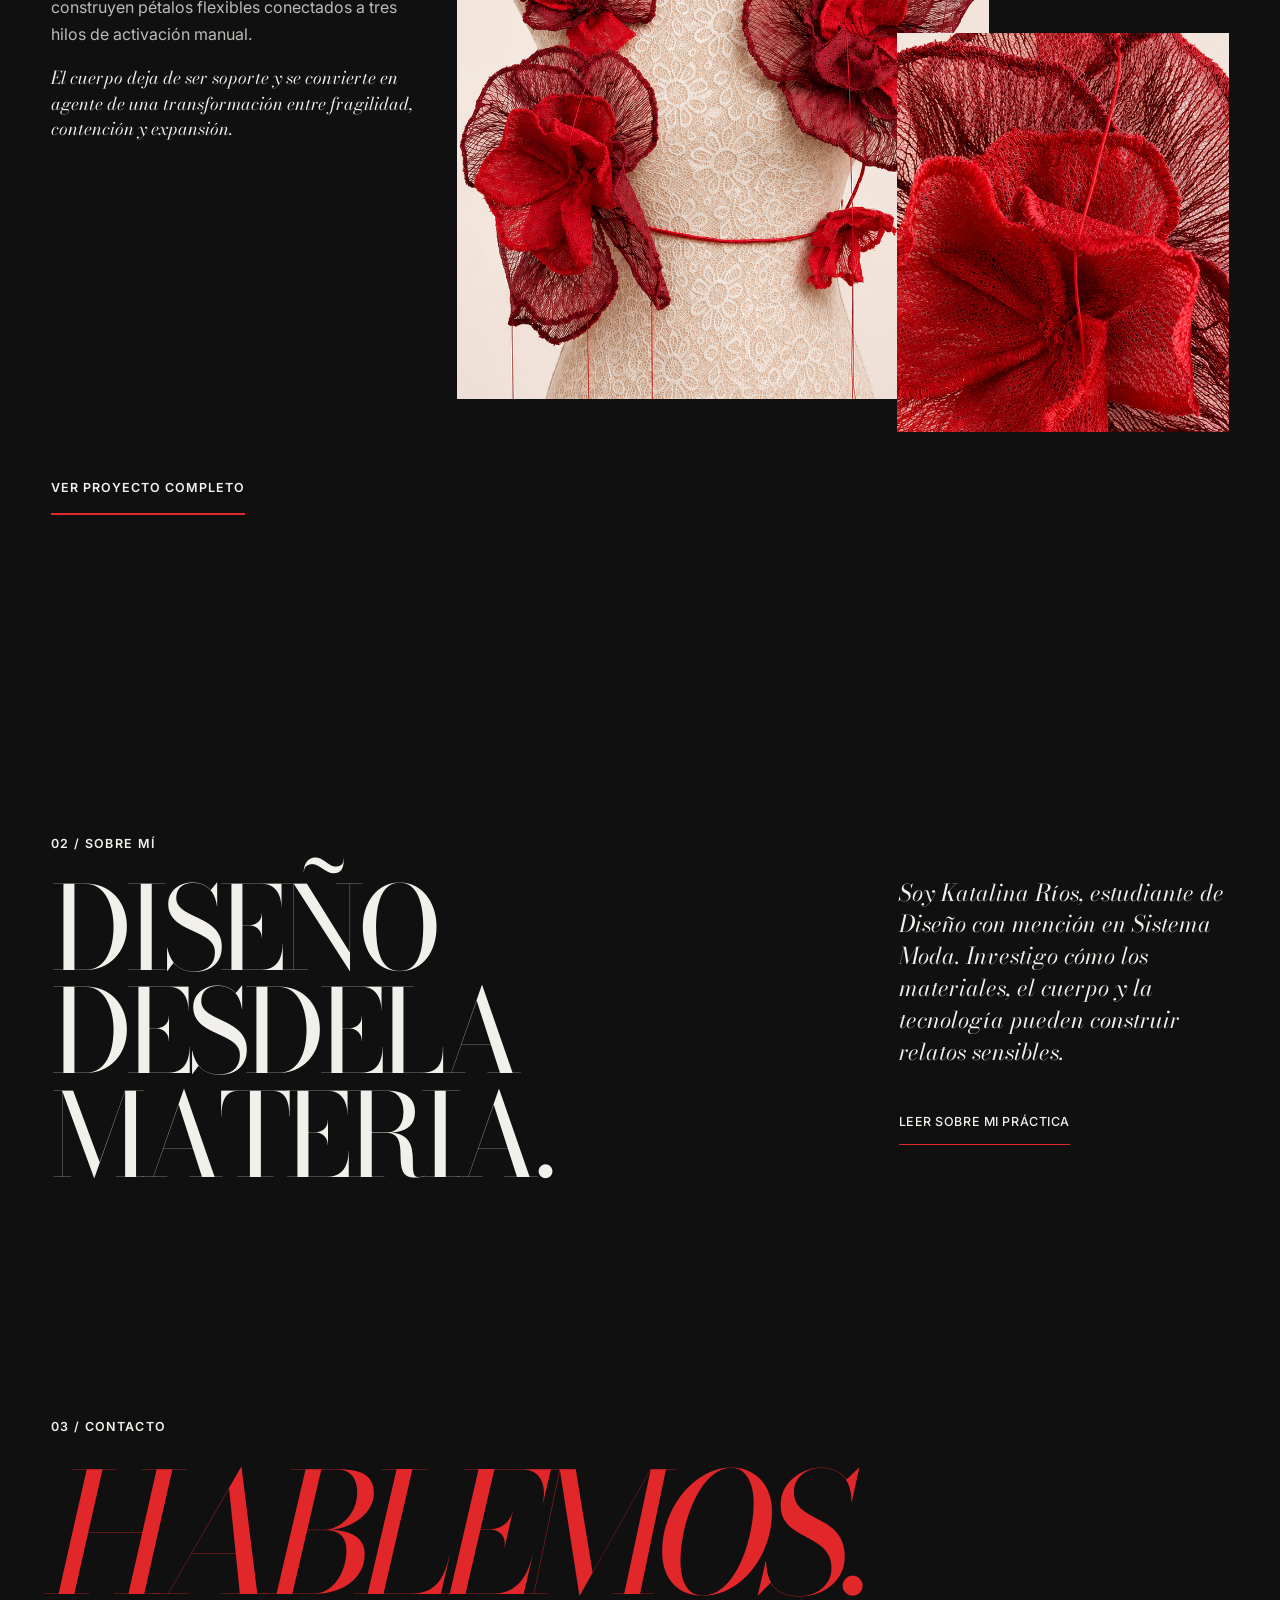
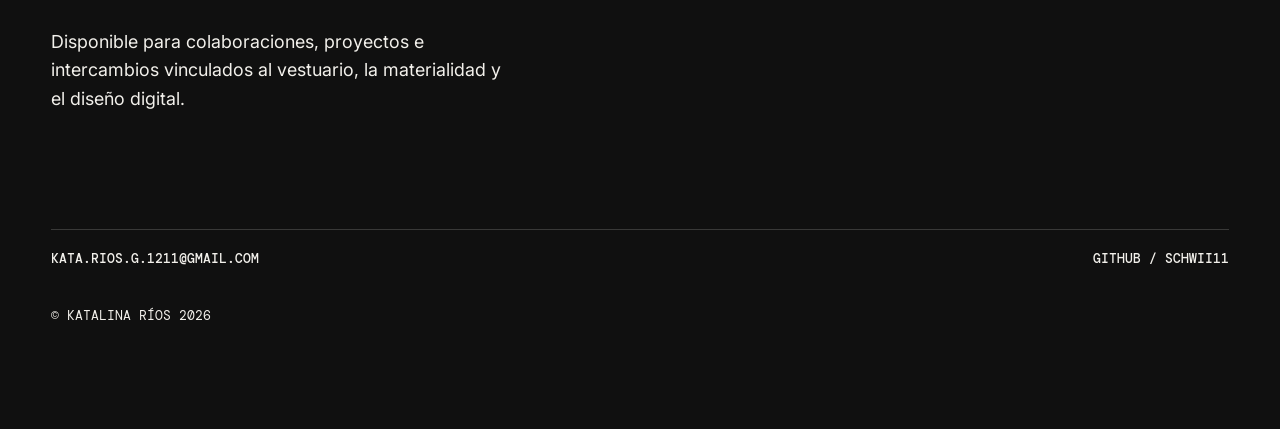
==== commit 8a58a71c: "Agregar proyecto Florecimiento contenido" ====
--- a/index.html
+++ b/index.html
@@ -18,7 +18,7 @@
       <h1 id="manifesto-title" class="reveal"><span class="statement-line"><span class="statement-word statement-word--vestir">VESTIR</span> <span class="statement-word statement-word--tambien">TAMBIÉN</span></span><em><span class="statement-word statement-word--es">ES</span> <span class="statement-word statement-word--contar">CONTAR.</span></em></h1>
       <div class="manifesto__copy reveal"><p>Trabajo desde la investigación material, el cuerpo y la memoria. Exploro el cruce entre moda, tecnología y procesos de transformación.</p><p>Entre el control editorial y el caos material, construyo formas de sentir.</p></div>
     </section>
-    <section id="proyectos" class="work section-light" aria-labelledby="work-title"><header class="section-heading reveal"><p class="eyebrow">01 / ARCHIVO DE PROYECTOS</p><h2 id="work-title">PROYECTOS.</h2><p>Siete proyectos explicados como un recorrido continuo: tres experiencias digitales y cuatro investigaciones de vestuario, objeto y materialidad.</p></header><div class="filters" role="group" aria-label="Filtrar proyectos"><button class="is-active" data-filter="all">TODOS <sup>07</sup></button><button data-filter="digital">DIGITAL <sup>03</sup></button><button data-filter="design">DISEÑO <sup>04</sup></button></div><div id="project-list" class="project-list project-archive" aria-live="polite"></div></section>
+    <section id="proyectos" class="work section-light" aria-labelledby="work-title"><header class="section-heading reveal"><p class="eyebrow">01 / ARCHIVO DE PROYECTOS</p><h2 id="work-title">PROYECTOS.</h2><p>Ocho proyectos explicados como un recorrido continuo: tres experiencias digitales y cinco investigaciones de vestuario, objeto y materialidad.</p></header><div class="filters" role="group" aria-label="Filtrar proyectos"><button class="is-active" data-filter="all">TODOS <sup>08</sup></button><button data-filter="digital">DIGITAL <sup>03</sup></button><button data-filter="design">DISEÑO <sup>05</sup></button></div><div id="project-list" class="project-list project-archive" aria-live="polite"></div></section>
     <section class="about-preview section-dark" aria-labelledby="about-preview-title"><div><p class="eyebrow reveal">02 / SOBRE MÍ</p><h2 id="about-preview-title" class="reveal">DISEÑO DESDE<br>LA MATERIA.</h2></div><div class="about-preview__copy reveal"><p>Soy Katalina Ríos, estudiante de Diseño con mención en Sistema Moda. Investigo cómo los materiales, el cuerpo y la tecnología pueden construir relatos sensibles.</p><a class="text-link" href="about.html">LEER SOBRE MI PRÁCTICA</a></div></section>
     <section id="contacto" class="contact section-red" aria-labelledby="contact-title"><p class="eyebrow reveal">03 / CONTACTO</p><h2 id="contact-title" class="reveal">HABLEMOS.</h2><p>Disponible para colaboraciones, proyectos e intercambios vinculados al vestuario, la materialidad y el diseño digital.</p><div class="contact__links"><a href="mailto:kata.rios.g.1211@gmail.com">KATA.RIOS.G.1211@GMAIL.COM</a><a href="https://github.com/schwii11" target="_blank" rel="noreferrer">GITHUB / SCHWII11</a></div><small>© KATALINA RÍOS 2026</small></section>
   </main><script src="js/projects.js"></script><script src="js/app.js"></script>
--- a/css/system.css
+++ b/css/system.css
@@ -62,7 +62,7 @@
 .section-heading h2{min-width:0;margin:0;font:400 clamp(5rem,10.5vw,10.8rem)/.8 var(--display);letter-spacing:-.065em}
 .section-heading>p:last-child{max-width:33ch;margin:0;padding-bottom:.35rem;font:italic 400 clamp(1.05rem,1.35vw,1.35rem)/1.5 var(--display);color:rgba(242,240,235,.78)}
 .filters{display:flex;align-items:center;gap:28px;margin:0 0 clamp(30px,3.5vw,48px);padding:0 0 16px;border-bottom:1px solid var(--line)}
-.filters::before{content:'ARCHIVO / 07';margin-right:auto;color:rgba(242,240,235,.45);font:500 .72rem var(--mono);letter-spacing:.1em}
+.filters::before{content:'ARCHIVO / 08';margin-right:auto;color:rgba(242,240,235,.45);font:500 .72rem var(--mono);letter-spacing:.1em}
 .filters button{border:0;padding:0;background:none;cursor:pointer;font:500 .75rem var(--mono)}
 .filters button.is-active{color:var(--red)}
 .project-archive{border-top:1px solid var(--line)}
@@ -619,3 +619,17 @@
   .project-archive .project-row__title h3,
   .project-story[data-project="escuchar-la-imagen"] .project-row__title h3{max-width:100%;font-size:clamp(2rem,8.8vw,2.8rem)!important;line-height:.9}
 }
+
+/* Florecimiento contenido — composición final dentro del archivo. */
+.project-story[data-project="florecimiento-contenido"]{padding-top:clamp(96px,11vw,160px)}
+.project-story[data-project="florecimiento-contenido"] .project-row__title h3{max-width:13ch}
+.project-story[data-project="florecimiento-contenido"] .project-row__title h3 .chaos-word:nth-child(3){display:block;color:var(--red)}
+.project-story[data-project="florecimiento-contenido"] .project-story__collage{min-height:clamp(620px,65vw,900px)}
+.project-story[data-project="florecimiento-contenido"] .project-story__primary{inset:0 31% 4% 0}
+.project-story[data-project="florecimiento-contenido"] .project-story__primary img{object-position:center 24%}
+.project-story[data-project="florecimiento-contenido"] .project-story__secondary{right:0;left:auto;bottom:0;width:43%;height:48%}
+@media(max-width:800px){
+  .project-story[data-project="florecimiento-contenido"] .project-story__collage{min-height:560px}
+  .project-story[data-project="florecimiento-contenido"] .project-story__primary{inset:0 13% 11% 0!important}
+  .project-story[data-project="florecimiento-contenido"] .project-story__secondary{width:52%;height:40%}
+}
